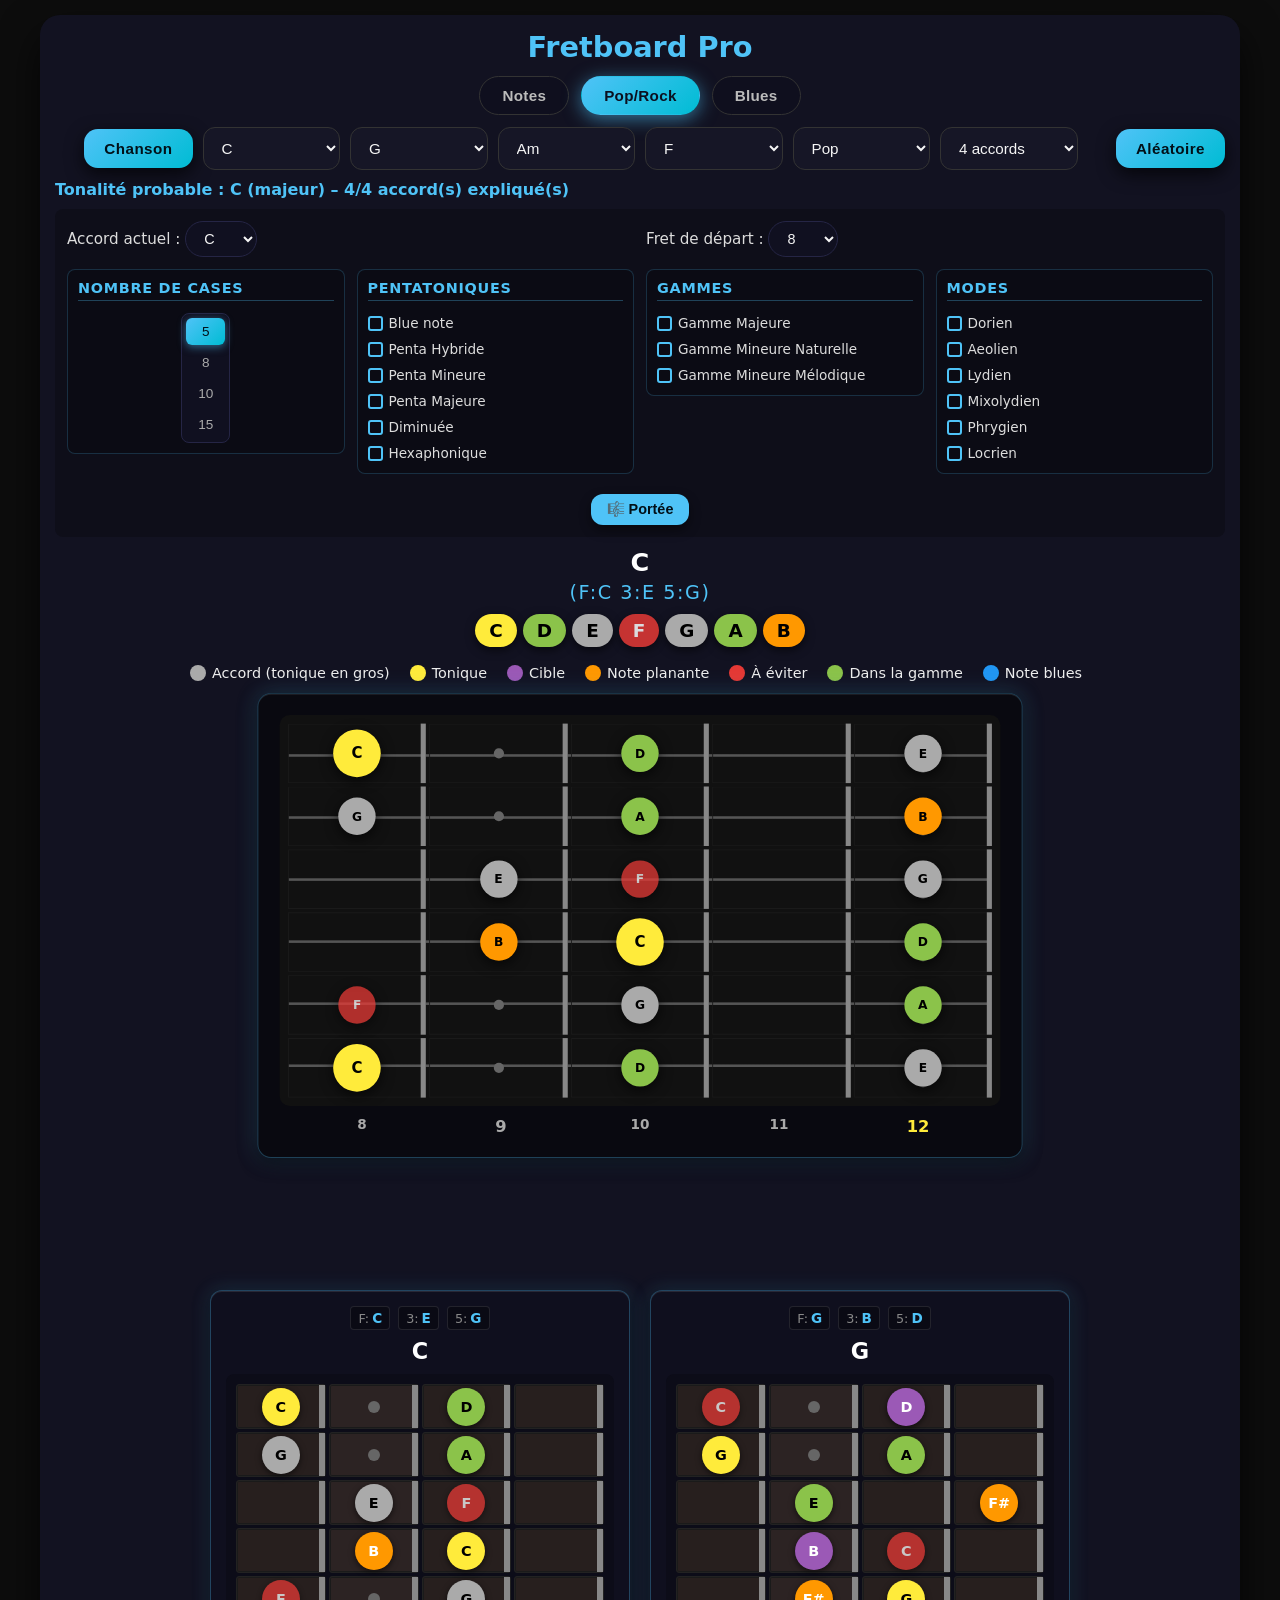
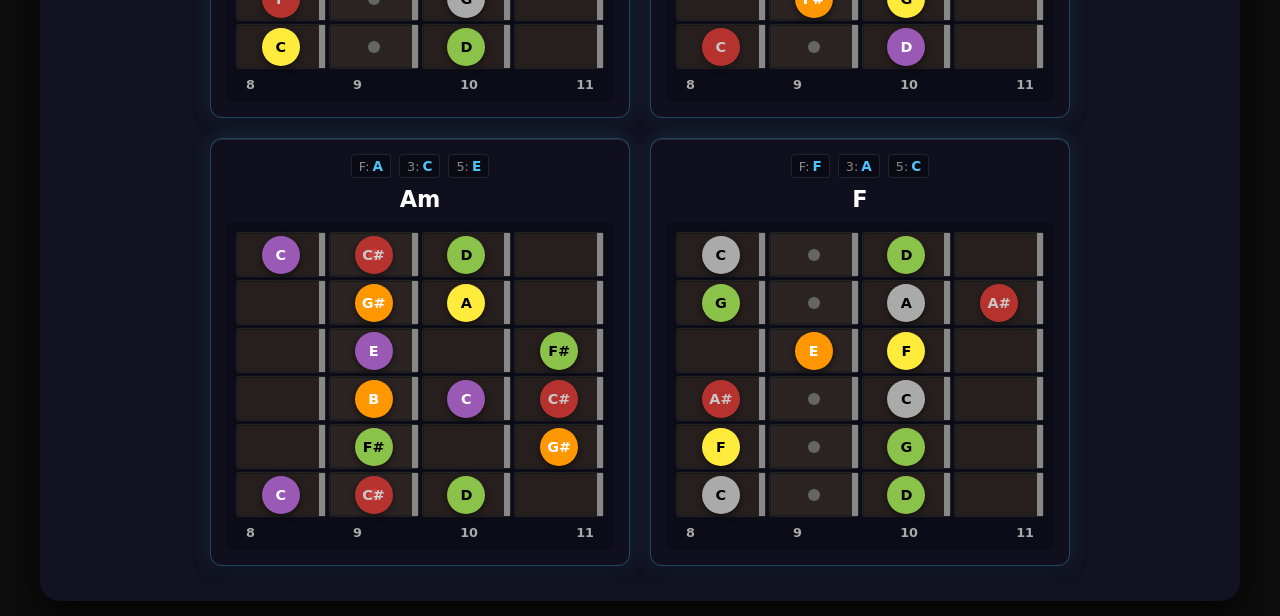
==== index.html @ 530c40dd "Update index.html" ====
<!DOCTYPE html>
<html lang="fr">
<head>
  <meta charset="UTF-8">
  <meta name="viewport" content="width=device-width, initial-scale=1.0">
  <title>Fretboard Pro</title>
  <style>
  
*{
  margin:0;
  padding:0;
  box-sizing:border-box;
}

/* --- Layout général --- */

body{
  background:#0d0d0d;
  color:#eee;
  font-family:system-ui,sans-serif;
}

.app{
  max-width:1200px;
  margin:15px auto;         /* réduction de la marge */
  padding:15px;             /* réduction du padding */
  background:rgba(20,20,35,0.95);
  border-radius:20px;
  backdrop-filter:blur(15px);
  box-shadow:0 20px 40px rgba(0,0,0,0.7);
}

h1{
  text-align:center;
  margin-bottom:12px;       /* réduction de la marge */
  color:#4fc3f7;
  font-size:1.8rem;         /* réduction de la taille */
}

/* --- Onglets Pop/Rock / Blues --- */

.tabs{
  display:flex;
  gap:12px;
  margin-bottom:12px;
  justify-content:center;
  flex-wrap:wrap;
}

.tab{
  padding:10px 22px;
  background:rgba(15,15,30,0.95);
  border:1px solid #333;
  border-radius:999px;
  color:#bbb;
  cursor:pointer;
  font-weight:600;
  font-size:0.95rem;
  letter-spacing:0.02em;
  transition:.25s;
}

.tab:hover{
  border-color:#4fc3f7;
  color:#fff;
}

.tab.active{
  background:linear-gradient(135deg,#4fc3f7,#00bcd4);
  color:#0b1020;
  border-color:transparent;
  box-shadow:0 4px 18px rgba(79,195,247,0.55);
}

/* --- Contenu des modes --- */

.mode{
  display:none;
  padding:15px;
  background:rgba(0,0,0,0.35);
  border-radius:12px;
  margin-bottom:15px;
}

.mode.active{
  display:block;
}

/* --- Inputs & boutons --- */

.inputs{
  display:grid;
  grid-template-columns:repeat(auto-fit,minmax(130px,1fr));
  gap:10px;
  align-items:center;
  margin-bottom:6px;
}

.inputs input,
.inputs select,
.inputs input[type=number]{
  padding:11px 14px;
  background:#161626;
  border:1px solid #333;
  border-radius:12px;
  color:#f5f5f5;
  font-size:0.95rem;
  outline:none;
  min-width:0;
  transition:border-color .2s, box-shadow .2s, background .2s;
}

.inputs select{
  cursor:pointer;
}

.inputs input:focus,
.inputs select:focus{
  border-color:#4fc3f7;
  box-shadow:0 0 0 2px rgba(79,195,247,0.35);
  background:#121222;
}

.inputs button{
  padding:11px 20px;
  background:linear-gradient(135deg,#4fc3f7,#00bcd4);
  border:none;
  border-radius:14px;
  color:#021018;
  font-weight:700;
  cursor:pointer;
  font-size:0.95rem;
  letter-spacing:0.03em;
  justify-self:flex-end;
  box-shadow:0 6px 18px rgba(0,0,0,0.7);
  transition:transform .15s, box-shadow .15s, filter .15s;
}

.inputs button:hover{
  filter:brightness(1.06);
  box-shadow:0 8px 22px rgba(0,0,0,0.8);
}

.inputs button:active{
  transform:translateY(1px);
  box-shadow:0 4px 14px rgba(0,0,0,0.6);
}

/* --- Options / cases à cocher --- */

.options,
.common{
  display: grid;
  grid-template-columns: repeat(4, 1fr);
  gap: 12px;
  align-items: start;
  margin: 10px 0;
  padding: 12px;
  background: rgba(0,0,0,0.25);
  border-radius: 8px;
}

/* Première ligne : Accord actuel et Fret de départ */
.common-first-row {
  grid-row: 1;
  font-size: 0.9rem;
  color: #ddd;
}

.common > label:nth-of-type(1) { /* Accord actuel */
  grid-column: 1 / 3;
}

.common > label:nth-of-type(2) { /* Fret de départ */
  grid-column: 3 / 5;
}

/* Sections scale-modes : une par colonne sur la ligne 2 */
.common .scale-modes-section {
  grid-row: 2;
  display: flex;
  flex-direction: column;
  gap: 6px;
  padding: 10px;
  background: rgba(0,0,0,0.2);
  border-radius: 8px;
  border: 1px solid rgba(79, 195, 247, 0.2);
}

.common .scale-modes-section:nth-of-type(1) { grid-column: 1; } /* Nombre de cases */
.common .scale-modes-section:nth-of-type(2) { grid-column: 2; } /* Pentatoniques */
.common .scale-modes-section:nth-of-type(3) { grid-column: 3; } /* Gammes */
.common .scale-modes-section:nth-of-type(4) { grid-column: 4; } /* Modes */

.common .scale-modes-section h3 {
  font-size: 0.9rem;
  font-weight: 700;
  color: #4fc3f7;
  margin-bottom: 6px;
  padding-bottom: 4px;
  border-bottom: 1px solid rgba(79, 195, 247, 0.3);
  text-transform: uppercase;
  letter-spacing: 0.05em;
}

.common .scale-modes-section label {
  font-size: 0.85rem;
  display: flex;
  align-items: center;
  gap: 6px;
}

/* View toggle wrapper pour la section Nombre de cases */
.view-toggle-wrapper {
  display: flex;
  justify-content: center;
}

.common .scale-modes-section .view-toggle {
  display: inline-flex;
  flex-direction: column;
  gap: 4px;
  background: #101020;
  border-radius: 8px;
  padding: 4px;
  border: 1px solid #252545;
}

.common .scale-modes-section .view-toggle button {
  border: none;
  background: transparent;
  padding: 6px 12px;
  border-radius: 6px;
  font-size: 0.85rem;
  color: #aaa;
  cursor: pointer;
  transition: 0.2s;
  white-space: nowrap;
  text-align: center;
}

.common .scale-modes-section .view-toggle button:hover {
  color: #fff;
}

.common .scale-modes-section .view-toggle button.active {
  background: linear-gradient(135deg, #4fc3f7, #00bcd4);
  color: #021018;
  box-shadow: 0 2px 8px rgba(79, 195, 247, 0.5);
}

/* Bouton Portée en bas, centré sur toute la largeur */
.toggle-staff-btn {
  grid-column: 1 / -1;
  grid-row: 3;
  justify-self: center;
  margin: 8px 0 0;
  padding: 8px 24px;
  font-size: 0.9rem;
  background: linear-gradient(135deg, #4fc3f7, #00bcd4);
  border: none;
  border-radius: 14px;
  color: #021018;
  font-weight: 700;
  cursor: pointer;
  box-shadow: 0 6px 18px rgba(0, 0, 0, 0.7);
  transition: transform 0.15s, box-shadow 0.15s, filter 0.15s;
}

.toggle-staff-btn:hover {
  filter: brightness(1.06);
  box-shadow: 0 8px 22px rgba(0, 0, 0, 0.8);
}

.toggle-staff-btn:active {
  transform: translateY(1px);
  box-shadow: 0 4px 14px rgba(0, 0, 0, 0.6);
}

/* === RESPONSIVE POUR SECTION COMMUNE === */

/* Tablettes et petits écrans (768px et moins) */
@media (max-width: 768px) {
  .common {
    grid-template-columns: repeat(2, 1fr);
    gap: 10px;
    padding: 10px;
  }
  
  /* Première ligne : Accord actuel et Fret de départ sur 2 colonnes */
  .common > label:nth-of-type(1) { /* Accord actuel */
    grid-column: 1 / 3;
    grid-row: 1;
  }
  
  .common > label:nth-of-type(2) { /* Fret de départ */
    grid-column: 1 / 3;
    grid-row: 2;
  }
  
  /* Sections scale-modes : 2 par ligne */
  .common .scale-modes-section:nth-of-type(1) { /* Nombre de cases */
    grid-column: 1;
    grid-row: 3;
  }
  
  .common .scale-modes-section:nth-of-type(2) { /* Pentatoniques */
    grid-column: 2;
    grid-row: 3;
  }
  
  .common .scale-modes-section:nth-of-type(3) { /* Gammes */
    grid-column: 1;
    grid-row: 4;
  }
  
  .common .scale-modes-section:nth-of-type(4) { /* Modes */
    grid-column: 2;
    grid-row: 4;
  }
  
  /* Bouton Portée */
  .toggle-staff-btn {
    grid-row: 5;
  }
}

/* Mobiles (480px et moins) */
@media (max-width: 480px) {
  .common {
    grid-template-columns: repeat(2, 1fr);
    gap: 8px;
    padding: 8px;
  }
  
  /* Première ligne : Accord actuel et Fret de départ sur toute la largeur */
  .common > label:nth-of-type(1) { /* Accord actuel */
    grid-column: 1 / 3;
    grid-row: 1;
  }
  
  .common > label:nth-of-type(2) { /* Fret de départ */
    grid-column: 1 / 3;
    grid-row: 2;
  }
  
  /* Sections scale-modes : 2 par ligne */
  .common .scale-modes-section:nth-of-type(1) { /* Nombre de cases */
    grid-column: 1;
    grid-row: 3;
  }
  
  .common .scale-modes-section:nth-of-type(2) { /* Pentatoniques */
    grid-column: 2;
    grid-row: 3;
  }
  
  .common .scale-modes-section:nth-of-type(3) { /* Gammes */
    grid-column: 1;
    grid-row: 4;
  }
  
  .common .scale-modes-section:nth-of-type(4) { /* Modes */
    grid-column: 2;
    grid-row: 4;
  }
  
  /* Bouton Portée */
  .toggle-staff-btn {
    grid-column: 1 / 3;
    grid-row: 5;
    padding: 6px 16px;
    font-size: 0.85rem;
  }
  
  /* Réduire les espacements et tailles sur mobile */
  .common .scale-modes-section {
    padding: 6px;
  }
  
  .common .scale-modes-section h3 {
    font-size: 0.75rem;
  }
  
  .common .scale-modes-section label {
    font-size: 0.7rem;
  }
  
  /* Réduire les boutons de nombre de cases */
  .common .scale-modes-section .view-toggle button {
    padding: 4px 8px;
    font-size: 0.75rem;
  }
}

/* Accord actuel + Fret de départ */
.common select,
.common input[type=number]{
  padding:8px 14px;
  background:#101020;
  border:1px solid #252545;
  border-radius:999px;
  color:#f5f5f5;
  font-size:0.9rem;
  min-width:70px;
  outline:none;
  transition:border-color .2s, box-shadow .2s, background .2s;
}

/* focus cohérent avec les boutons bleus */
.common select:focus,
.common input[type=number]:focus{
  border-color:#4fc3f7;
  box-shadow:0 0 0 2px rgba(79,195,247,0.35);
  background:#121228;
}

/* retire les flèches moches des input[type=number] (Chrome/Edge) */
.common input[type=number]::-webkit-outer-spin-button,
.common input[type=number]::-webkit-inner-spin-button{
  -webkit-appearance:none;
  margin:0;
}

/* Firefox */
.common input[type=number]{
  -moz-appearance:textfield;
}

/* --- Options Blues : checkboxes & select --- */

.options{
  display:flex;
  flex-wrap:wrap;
  gap:10px;
  align-items:center;
  margin:15px 0;
}

/* chaque option devient une petite "pill" sombre */
.options label{
  display:inline-flex;
  align-items:center;
  gap:6px;
  padding:6px 12px;
  background:#101020;
  border-radius:999px;
  border:1px solid #252545;
  font-size:0.9rem;
  color:#ddd;
  cursor:pointer;
  user-select:none;
}

/* checkbox custom - taille équilibrée */
.options input[type=checkbox],
.common input[type=checkbox]{
  width:15px;               /* augmentation 14 → 15 */
  height:15px;
  border-radius:3px;
  border:2px solid #4fc3f7;
  background:transparent;
  appearance:none;
  -webkit-appearance:none;
  -moz-appearance:none;
  display:inline-block;
  position:relative;
  cursor:pointer;
  outline:none;
  transition:background .2s, box-shadow .2s, border-color .2s;
  flex-shrink: 0;
}

.options input[type=checkbox]:checked,
.common input[type=checkbox]:checked{
  background:#4fc3f7;
  box-shadow:0 0 0 2px rgba(79,195,247,0.35);
}

.options input[type=checkbox]:checked::after,
.common input[type=checkbox]:checked::after{
  content:"";
  position:absolute;
  left:2px;
  top:-1px;
  width:5px;
  height:9px;
  border-right:2px solid #021018;
  border-bottom:2px solid #021018;
  transform:rotate(40deg);
}


/* le select "Style" dans la même logique que les champs communs */
.options select{
  padding:6px 14px;
  background:#101020;
  border:1px solid #252545;
  border-radius:999px;
  color:#f5f5f5;
  font-size:0.9rem;
  outline:none;
  min-width:110px;
  cursor:pointer;
  transition:border-color .2s, box-shadow .2s, background .2s;
}

.options select:focus{
  border-color:#4fc3f7;
  box-shadow:0 0 0 2px rgba(79,195,247,0.35);
  background:#121228;
}


.options label,
.common label{
  font-size:0.95rem;
  color:#ddd;
}

/* --- Boutons de choix (par ex. 5 frettes / 15 frettes) --- */


/* --- Légende --- */
.legend{
  display:flex;
  flex-wrap:nowrap;
  gap:20px;
  margin:0 0 8px;          /* réduction drastique des marges */
  overflow-x:auto;
  padding-bottom:4px;
}

/* petit espace au-dessus du manche / portée */
#viewWrapper{
  max-width: 900px;
  margin: 4px auto 0;       /* réduction de la marge */
}

.legend::-webkit-scrollbar{
  height:6px;
}
.legend::-webkit-scrollbar-track{
  background:transparent;
}
.legend::-webkit-scrollbar-thumb{
  background:#333;
  border-radius:999px;
}

.legend span{
  display:flex;
  align-items:center;
  gap:6px;
  white-space:nowrap;
  font-size:0.9rem;        /* augmentation 0.85 → 0.9 */
}

.dot{
  width:16px;               /* augmentation 14 → 16 */
  height:16px;
  border-radius:50%;
  display:inline-block;
}

.dot.chord{background:#aaa}
.dot.root{
  background:#ffeb3b;
  animation:pulse 2s infinite;
}
.dot.target{background:#9b59b6} /* violet pour notes cibles (différence avec accord précédent) */
.dot.floating{background:#ff9800} /* orange pour notes planantes (approche chromatique) */
.dot.avoid{background:#e53935}
.dot.ok{background:#8bc34a}
.dot.blues{background:#2196f3}
.dot.penta-minor{background:#9c27b0}
.dot.penta-major{background:#ff5722}

/* dots pour les formes avec halo blanc */
.dot.shape-min7,
.dot.shape-maj6{
  background:#777;
  box-shadow: 0 0 0 2px rgba(255,255,255,0.85),
              0 0 8px 2px rgba(255,255,255,0.4);
}

/* --- Ligne de notes pour l'accord sélectionné --- */

.scale-notes {
  display: flex;
  flex-direction: column;
  align-items: center;
  gap: 2px;                 /* réduction du gap pour rapprocher nom et notes */
  margin: 10px 0 18px;      /* + d'espace sous les bulles */
  font-size: 0.85rem;
}

.scale-notes-label {
  font-weight: 700;
  color: #fff;
  font-size: 1.6rem;         /* augmentation pour plus de visibilité */
  margin-bottom: 2px;
}

.chord-tones-main {
  font-weight: 500;
  color: #4fc3f7;
  font-size: 1.2rem;          /* augmentation de la taille */
  letter-spacing: 0.08em;     /* plus d'espacement entre les caractères */
  margin-top: 0;
  margin-bottom: 8px;
}

.scale-notes-list {
  display: flex;
  flex-wrap: wrap;
  gap: 6px;
  justify-content: center;   /* la suite C D E F G A B centrée */
}

/* Centrer la ligne de notes, la légende et les vues manche/portée
   sans toucher aux marges haut/bas définies plus haut */
.scale-notes,
.legend,
#viewWrapper {
  max-width: 900px;
  margin-left: auto;
  margin-right: auto;
}


/* pastilles de notes (mêmes couleurs que sur le manche) */
.scale-note{
  padding:6px 14px;
  border-radius:999px;
  font-weight:700;
  font-size:1.15rem;
  display:inline-flex;
  align-items:center;
  justify-content:center;
  min-width:40px;
  box-shadow:0 3px 10px rgba(0,0,0,0.6);
}

/* mêmes couleurs que .note.* */
.scale-note.root{
  background:#ffeb3b;
  color:#000;
}

.scale-note.chord{
  background:#aaa;
  color:#000;
}

.scale-note.ok{
  background:#8bc34a;
  color:#000;
}

.scale-note.target{
  background:#ff9800;
  color:#000;
}

.scale-note.avoid{
  background:#e53935;
  color:#fff;
  opacity:0.85;
}

.scale-note.blues{
  background:#2196f3;
  color:#fff;
}

.scale-note.penta-minor{
  background:#9c27b0;
  color:#fff;
}

.scale-note.penta-major{
  background:#ff5722;
  color:#fff;
}


/* --- Manche de guitare --- */

.fretboard{
  background:rgba(0,0,0,0.5);
  padding:25px;
  border-radius:16px;
  
  /* Effet de surbrillance/relief comme les mini-diagrammes */
  box-shadow: 0 6px 20px rgba(0, 0, 0, 0.6), 
              inset 0 1px 0 rgba(255, 255, 255, 0.1),
              0 0 25px rgba(79, 195, 247, 0.25);
  border: 1px solid rgba(79, 195, 247, 0.3);

  /* réduction d'environ 15% */
  transform:scale(0.85);
  transform-origin:top center;
  margin:0 auto; /* bien centré après le scale */
}


#fb{
  display:grid;
  grid-template-rows:repeat(6,70px);
  gap:4px;
  background:#111;
  border-radius:12px;
  overflow:hidden;
  padding:10px;
  position:relative;
}

/* 6 cordes dessinées sur tout le manche */
#fb::before{
  content:"";
  position:absolute;
  left:10px;
  right:10px;
  top:10px;
  bottom:10px;
  pointer-events:none;

  /* 6 lignes horizontales espacées régulièrement */
  background-image:
    linear-gradient(to right,#555,#555),
    linear-gradient(to right,#555,#555),
    linear-gradient(to right,#555,#555),
    linear-gradient(to right,#555,#555),
    linear-gradient(to right,#555,#555),
    linear-gradient(to right,#555,#555);
  background-repeat:no-repeat;
  background-size:100% 3px;  /* épaisseur de la corde */
  background-position:
    0 calc(100% * 1/12),
    0 calc(100% * 3/12),
    0 calc(100% * 5/12),
    0 calc(100% * 7/12),
    0 calc(100% * 9/12),
    0 calc(100% * 11/12);
}


/* cases du manche */
.cell{
  position:relative;
  background:transparent;              /* ne masque plus les cordes */
  display:flex;
  align-items:center;
  justify-content:center;
  cursor:default;
  box-shadow:inset 0 0 0 1px #1a1a1a;  /* pour garder les “cases” visibles */
}



/* Barre de frette pour toutes les colonnes marquées .fret */
.cell.fret::after{
  content:"";
  position:absolute;
  top:0;
  bottom:0;
  right:0;            /* barre de frette sur le bord droit de la case */
  width:6px;
  background:#888;
  z-index:1;
}

/* Sillet (frette 0) un peu plus épais sur le bord gauche */
.cell.nut::after{
  content:"";
  position:absolute;
  top:0;
  bottom:0;
  left:0;
  width:8px;
  background:#aaa;
  z-index:1;
}


/* --- Notes sur le manche --- */

.note{
  width:44px;
  height:44px;
  border-radius:50%;
  display:flex;
  align-items:center;
  justify-content:center;
  font-weight:bold;
  color:#000;
  background:#333; /* fallback */
  box-shadow:0 4px 15px rgba(0,0,0,0.7);
  position:relative;
  z-index:2;
  transition:transform .15s, box-shadow .15s, background .15s;
  font-size:0.9rem;
}

.note:hover{
  transform:translateY(-1px) scale(1.03);
  box-shadow:0 6px 18px rgba(0,0,0,0.9);
}

/* Tonique en plus gros */
.note.root{
  width:56px;
  height:56px;
  font-size:1.1rem;
  background:#ffeb3b;
  color:#000;
  animation:pulse 2s infinite;
}

/* Rôle des notes */
.note.chord{
  background:#aaa;
  color:#000;
}

.note.target{
  background:#9b59b6; /* violet pour notes cibles */
  color:#fff;
}

.note.floating{
  background:#ff9800; /* orange pour notes planantes */
  color:#000;
}

.note.ok{
  background:#8bc34a;
  color:#000;
}

.note.blues{
  background:#2196f3;
  color:#fff;
}

.note.penta-minor{
  background:#9c27b0;
  color:#fff;
}

.note.penta-major{
  background:#ff5722;
  color:#fff;
}

/* Formes Min7 / Maj6 / Maj7 / Min6 : accent discret sur les notes du pattern */
.note.shape-min7,
.note.shape-maj6{
  box-shadow:
    0 0 0 2px rgba(255,255,255,0.35),  /* léger anneau clair */
    0 4px 12px rgba(0,0,0,0.85);       /* ombre un peu plus marquée */
}

/* Optionnel : si tu décides d’afficher les notes à éviter */
.note.avoid{
  background:#e53935;
  color:#fff;
  opacity:0.75;
}

/* --- Labels de frettes --- */

#labels{
  display:flex;
  justify-content:space-between;
  margin-top:12px;
  font-size:0.95rem;
  color:#aaa;
  padding:0 15px;
}

#labels div{
  font-size: 1rem;
  font-weight: 600;
}

#labels div.key-fret{
  font-size: 1.2rem;   /* plus gros */
  font-weight: 700;
}

#labels div.octave-fret{
  color: #ffeb3b;      /* déjà dans ton JS avant, on garde l’idée */
}

#startFret option.hot-fret{
  font-weight: 700;
  font-size: 1.05em;   /* un poil plus gros dans la liste */
}


/* Aligner les labels exactement avec les frettes */
#labels{
  display: grid;
  grid-template-columns: repeat(var(--fret-count), 1fr);
  text-align: center;
  margin-top: 12px;
  color:#aaa;
  padding:0 15px;
}


/* --- Message d’info / tonalité --- */

.msg{
  font-weight:600;
  color:#4fc3f7;
  margin-top:10px;
}

/* --- Animation pulsation (tonique) --- */

@keyframes pulse{
  0%,100%{box-shadow:0 0 15px #ffeb3b}
  50%{box-shadow:0 0 25px #ffeb3b}
}

/* ✅ Animation spéciale pour la tonique avec halo blanc */
@keyframes pulseWithHalo{
  0%,100%{
    box-shadow: 0 0 0 2px rgba(255,255,255,0.85),
                0 0 12px 4px rgba(255,255,255,0.4),
                0 0 15px #ffeb3b,
                0 4px 15px rgba(0,0,0,0.7);
  }
  50%{
    box-shadow: 0 0 0 2px rgba(255,255,255,0.85),
                0 0 12px 4px rgba(255,255,255,0.4),
                0 0 25px #ffeb3b,
                0 4px 15px rgba(0,0,0,0.7);
  }
}

/* Tablette */
@media (max-width: 768px) {
  .app{
    margin:10px;
    padding:18px;
  }

  h1{
    font-size:1.6rem;
  }

  .fretboard{
    padding:18px;
    transform:scale(0.8);
  }

  #fb{
    grid-template-rows:repeat(6, 55px); /* moins haut */
  }
}

/* Petit smartphone */
@media (max-width: 480px) {
  .app{
    margin:6px;
    padding:14px;
    border-radius:12px;
  }

  h1{
    font-size:1.3rem;
  }

  .inputs{
    grid-template-columns:1fr; /* 1 colonne pour les accords + bouton */
  }

  .common{
    flex-direction:column;
    align-items:flex-start;
  }

  .fretboard{
    padding:12px;
    transform:scale(0.75);
  }

  #fb{
    grid-template-rows:repeat(6, 45px);
  }

  .note{
    width:38px;
    height:38px;
    font-size:0.8rem;
  }

  .note.root{
    width:48px;
    height:48px;
    font-size:0.95rem;
  }

  /* ✅ Tonique même taille que les autres notes quand pattern penta actif */
  .note.root.shape-min7,
  .note.root.shape-maj6{
    width: 38px !important;
    height: 38px !important;
    font-size: 0.8rem !important;
  }
}

/* ====== STYLES POUR LES GAMMES ET MODES ====== */

/* Sections de gammes/modes - ultra compact */
.scale-modes-section {
  margin: 0;
  padding: 6px 8px;
  background: rgba(0, 0, 0, 0.3);
  border-radius: 6px;
  border-left: 2px solid #9c27b0;
}

.scale-modes-section h3 {
  margin: 0 0 4px 0;
  font-size: 0.8rem;       /* augmentation 0.7 → 0.8 */
  color: #9c27b0;
  font-weight: 600;
  text-transform: uppercase;
  letter-spacing: 0.05em;
}

.scale-modes-section label {
  display: flex;
  align-items: center;
  gap: 4px;
  margin: 2px 0;
  font-size: 0.8rem;       /* augmentation 0.7 → 0.8 */
  color: #ddd;
}

/* Couleur violette pour les notes de gamme / mode */
.note.scale-highlight {
  background: #9c27b0;
  color: #fff;
  box-shadow: 0 4px 15px rgba(156, 39, 176, 0.5);
}

/* Style pour la légende des gammes */
.dot.scale-highlight {
  background: #9c27b0;
}

/* Ajustement de la largeur du fretboard pour 10 et 15 frettes */
.app {
  max-width: 1200px;
  transition: max-width 0.3s ease;
}

/* Largeur étendue pour 10 frettes */
.app.frets-10 {
  max-width: 1400px;
}

/* Largeur étendue pour 15 frettes */
.app.frets-15 {
  max-width: 1600px;
}

/* Ajustement du centrage pour les vues étendues */
.app.frets-10 .scale-notes,
.app.frets-10 .legend,
.app.frets-10 #viewWrapper,
.app.frets-15 .scale-notes,
.app.frets-15 .legend,
.app.frets-15 #viewWrapper {
  max-width: 100%;
}

/* Smartphone portrait */
@media (max-width: 480px) {

  .fretboard{
    padding: 10px;
    transform: none;          /* on enlève le scale fixe */
    margin: 0 auto;
    width: 100%;
  }

  #fb{
    padding: 6px;
    grid-template-rows: repeat(6, 42px); /* hauteur réduite */
    gap: 3px;
  }

  /* Cases plus compactes */
  .cell{
    box-shadow: inset 0 0 0 1px #222;
  }

  /* Notes plus petites mais lisibles */
  .note{
    width: 34px;
    height: 34px;
    font-size: 0.75rem;
  }

  .note.root{
    width: 44px;
    height: 44px;
    font-size: 0.85rem;
  }

  /* ✅ Tonique même taille que les autres notes quand pattern penta actif */
  .note.root.shape-min7,
  .note.root.shape-maj6{
    width: 34px !important;
    height: 34px !important;
    font-size: 0.75rem !important;
  }

  /* Labels du bas */
  #labels{
    font-size: 0.8rem;
    padding: 0 8px;
    margin-top: 8px;
  }

  /* Contours / inlays plus fins */
  .cell.fret::after{
    width: 4px;
  }

  .cell.nut::after{
    width: 6px;
  }
}

/* Bouton portée */
.toggle-staff-btn {
  padding: 7px 16px;
  border-radius: 12px;
  background: #4fc3f7;
  color: #021018;
  font-weight: 700;
  border: none;
  cursor: pointer;
  box-shadow: 0 5px 12px rgba(0,0,0,.45);
}
.toggle-staff-btn:hover{
  filter: brightness(1.1);
}

/* === Switch propre manche / portée === */
#viewWrapper {
  position: relative;
}

/* chaque vue est cachée par défaut */
.view {
  display: none;
  opacity: 0;
  transition: opacity .25s ease;
}

/* seule la vue active est rendue */
.view.visible {
  display: block;
  opacity: 1;
}

/* Vue portée : centrée, même largeur que le manche */
#staffView {
  justify-content: center;
  margin-top: 0;
}

/* quand la portée est la vue active → on l'affiche en flex */
#staffView.visible {
  display: flex;
}

/* Canvas portée */
#staffCanvas {
  background: transparent;
  height: 140px;
  max-width: 100%;
}

/* halo blanc pour les notes de la forme Min7 (penta mineure) */
.note.shape-min7{
  box-shadow: 0 0 0 2px rgba(255,255,255,0.85),
              0 0 12px 4px rgba(255,255,255,0.4),
              0 4px 15px rgba(0,0,0,0.7);
}

/* halo blanc pour les notes de la forme Maj6 / Maj7-Min6 (penta majeure) */
.note.shape-maj6{
  box-shadow: 0 0 0 2px rgba(255,255,255,0.85),
              0 0 12px 4px rgba(255,255,255,0.4),
              0 4px 15px rgba(0,0,0,0.7);
}

/* ✅ IMPORTANT : Halo blanc aussi pour la tonique quand elle fait partie du pattern */
.note.root.shape-min7,
.note.root.shape-maj6{
  width: 42px !important;
  height: 42px !important;
  font-size: 1rem !important;
  animation: pulseWithHalo 2s infinite !important;
}

/* halo particulier pour la blue note si tu veux */
.note.shape-blue{
  box-shadow: 0 0 0 3px rgba(33,150,243,0.95),
              0 4px 15px rgba(0,0,0,0.8);
}

/* formes sur la ligne de notes avec halo blanc */
.scale-note.shape-min7{
  position:relative;
  box-shadow: 0 0 0 2px rgba(255,255,255,0.85),
              0 0 10px 3px rgba(255,255,255,0.4);
}

.scale-note.shape-maj6{
  position:relative;
  box-shadow: 0 0 0 2px rgba(255,255,255,0.85),
              0 0 10px 3px rgba(255,255,255,0.4);
}

/* ✅ Halo blanc pour la tonique dans la ligne de notes */
.scale-note.root.shape-min7,
.scale-note.root.shape-maj6{
  box-shadow: 0 0 0 10px rgba(255,255,255,0.85),
              0 0 10px 3px rgba(255,255,255,0.4) !important;
}

.scale-note.shape-min7.shape-maj6{
  box-shadow: 0 0 0 2px rgba(255,255,255,0.85),
              0 0 10px 3px rgba(255,255,255,0.4);
}

.scale-note.shape-blue{
  position:relative;
  box-shadow:0 0 0 3px rgba(33,150,243,0.98);
}

/* Sélecteur de chansons personnalisé */
.song-selector {
  background: linear-gradient(135deg, #1e3a5f 0%, #2d5a7b 100%);
  border: 2px solid #4a9eff;
  border-radius: 12px;
  padding: 15px;
  color: #ffffff;
  font-family: 'Segoe UI', Arial, sans-serif;
  box-shadow: 0 4px 15px rgba(0, 0, 0, 0.3);
  max-height: 500px;
  overflow-y: auto;
}

.song-list {
  list-style: none;
  padding: 0;
  margin: 0 0 15px 0;
}

.song-group-header {
  font-size: 0.85rem;
  font-weight: 700;
  color: #4fc3f7;
  text-transform: uppercase;
  letter-spacing: 0.1em;
  padding: 12px 10px 8px;
  margin-top: 15px;
  border-bottom: 2px solid rgba(79, 195, 247, 0.3);
}

.song-group-header:first-child {
  margin-top: 0;
}

.song-item {
  padding: 12px 15px;
  margin: 5px 0;
  background: rgba(255, 255, 255, 0.05);
  border-radius: 8px;
  cursor: pointer;
  transition: all 0.3s ease;
  border-left: 3px solid transparent;
}

.song-item:hover {
  background: rgba(74, 158, 255, 0.2);
  border-left-color: #4a9eff;
  transform: translateX(5px);
}

.song-item.selected {
  background: rgba(74, 158, 255, 0.3);
  border-left-color: #4a9eff;
}

.song-title {
  font-weight: 600;
  font-size: 14px;
  color: #ffffff;
}

.song-artist {
  font-size: 12px;
  color: #a0c4e8;
  margin-top: 3px;
}

.song-actions {
  display: flex;
  gap: 10px;
  justify-content: flex-end;
  padding-top: 10px;
  border-top: 1px solid rgba(255, 255, 255, 0.1);
}

.song-btn {
  padding: 10px 24px;
  border: none;
  border-radius: 8px;
  font-weight: 600;
  font-size: 0.85rem;
  cursor: pointer;
  transition: all 0.3s ease;
  box-shadow: 0 2px 8px rgba(0, 0, 0, 0.3);
}

.load-btn {
  background: linear-gradient(135deg, #4fc3f7 0%, #357abd 100%);
  color: #021018;
}

.load-btn:hover {
  transform: translateY(-2px);
  box-shadow: 0 4px 12px rgba(74, 158, 255, 0.5);
}

.cancel-btn {
  background: #555;
  color: #fff;
}

.cancel-btn:hover {
  background: #666;
  transform: translateY(-2px);
}

.song-selector::-webkit-scrollbar {
  width: 8px;
}

.song-selector::-webkit-scrollbar-track {
  background: rgba(0, 0, 0, 0.2);
  border-radius: 4px;
}

.song-selector::-webkit-scrollbar-thumb {
  background: rgba(74, 158, 255, 0.5);
  border-radius: 4px;
}

.song-selector::-webkit-scrollbar-thumb:hover {
  background: rgba(74, 158, 255, 0.7);
}

/* Selects d'accords - comportement spécial */
.chord-select {
  cursor: pointer;
  position: relative;
}

.chord-select:focus {
  outline: 2px solid #4fc3f7;
}


/* ====== MINI-DIAGRAMMES PAR ACCORD ====== */

.mini-diagrams-wrapper {
  display: grid;
  grid-template-columns: repeat(2, 1fr);
  gap: 20px;
  margin: 30px auto 0;
  max-width: 900px;
  padding: 20px;
}

.mini-diagram {
  background: rgba(15, 15, 30, 0.8);
  border-radius: 12px;
  padding: 15px;
  box-shadow: 0 4px 15px rgba(0, 0, 0, 0.5), 
              inset 0 1px 0 rgba(255, 255, 255, 0.1),
              0 0 20px rgba(79, 195, 247, 0.2);
  border: 1px solid rgba(79, 195, 247, 0.3);
  cursor: pointer;
  transition: all 0.3s ease;
}

.mini-diagram:hover {
  background: rgba(25, 25, 45, 0.9);
  box-shadow: 0 6px 20px rgba(79, 195, 247, 0.5),
              inset 0 1px 0 rgba(255, 255, 255, 0.15),
              0 0 30px rgba(79, 195, 247, 0.4);
  border: 1px solid rgba(79, 195, 247, 0.6);
  transform: translateY(-3px);
}

.mini-diagram-title {
  text-align: center;
  font-size: 1.4rem;
  font-weight: 700;
  color: #fff;
  margin-bottom: 10px;
  padding-bottom: 0;
  border-bottom: none;
}

.chord-tones {
  display: flex;
  justify-content: center;
  gap: 8px;
  margin-bottom: 8px;
  font-size: 0.9rem;
  color: #aaa;
}

.chord-tone {
  display: inline-flex;
  align-items: center;
  gap: 3px;
  padding: 3px 7px;
  background: rgba(0, 0, 0, 0.3);
  border-radius: 4px;
  border: 1px solid rgba(255, 255, 255, 0.1);
}

.chord-tone-label {
  color: #888;
  font-size: 0.8rem;
}

.chord-tone-note {
  color: #4fc3f7;
  font-weight: 600;
  font-size: 0.85rem;
}

.mini-fretboard {
  background: rgba(10, 10, 20, 0.6);
  border-radius: 8px;
  padding: 10px;
}

.mini-fb {
  display: grid;
  grid-template-columns: repeat(4, 1fr);
  grid-template-rows: repeat(6, 45px);
  gap: 3px;
  margin-bottom: 8px;
}

.mini-fb .cell {
  background: rgba(80, 60, 40, 0.4);
  border: 1px solid #222;
  border-radius: 3px;
  position: relative;
  display: flex;
  align-items: center;
  justify-content: center;
}

.mini-fb .cell.nut {
  background: rgba(40, 40, 40, 0.8);
}

.mini-fb .cell.inlay {
  background: rgba(120, 90, 60, 0.3);
}

.mini-fb .cell.double-inlay {
  background: rgba(140, 110, 80, 0.4);
}

.mini-fb .note {
  width: 38px;
  height: 38px;
  border-radius: 50%;
  display: flex;
  align-items: center;
  justify-content: center;
  font-weight: 600;
  font-size: 0.9rem;
  box-shadow: 0 2px 6px rgba(0, 0, 0, 0.6);
  position: relative;
  z-index: 1;
}

/* Appliquer les mêmes couleurs que le diagramme principal */
.mini-fb .note.root {
  width: 38px;
  height: 38px;
  font-size: 0.9rem;
  background: #ffeb3b;
  color: #000;
  animation: pulse 2s infinite;
}

.mini-fb .note.chord {
  background: #aaa;
  color: #000;
}

.mini-fb .note.target {
  background: #9b59b6;
  color: #fff;
}

.mini-fb .note.floating {
  background: #ff9800;
  color: #fff;
}

.mini-fb .note.avoid {
  background: #e53935;
  color: #fff;
}

.mini-fb .note.ok {
  background: #8bc34a;
  color: #000;
}

.mini-fb .note.blues {
  background: #2196f3;
  color: #fff;
}

.mini-fb .note.penta-minor {
  background: #9c27b0;
  color: #fff;
}

.mini-fb .note.penta-major {
  background: #ff5722;
  color: #fff;
}

.mini-fb .note.scale-highlight {
  background: #ab47bc;
  color: #fff;
}

/* Halo blanc pour pattern penta */
.mini-fb .note.shape-min7,
.mini-fb .note.shape-maj6 {
  box-shadow: 0 0 0 5px rgba(255, 255, 255, 0.85),
              0 0 8px 2px rgba(255, 255, 255, 0.4),
              0 2px 8px rgba(0, 0, 0, 0.7);
}

.mini-fb .note.root.shape-min7,
.mini-fb .note.root.shape-maj6 {
  width: 38px !important;
  height: 38px !important;
  font-size: 0.9rem !important;
  animation: pulseWithHalo 2s infinite !important;
}

.mini-labels {
  display: flex;
  justify-content: space-between;
  font-size: 0.75rem;
  color: #aaa;
  padding: 0 10px;
  margin-top: 5px;
}

.mini-labels div {
  font-size: 0.8rem;
  font-weight: 600;
}

/* Styles pour les mini-portées */
.mini-staff-container {
  background: rgba(15, 15, 30, 0.8);
  border-radius: 12px;
  padding: 15px;
  box-shadow: 0 4px 15px rgba(0, 0, 0, 0.5);
  cursor: pointer;
  transition: all 0.3s ease;
}

.mini-staff-container:hover {
  background: rgba(25, 25, 45, 0.9);
  box-shadow: 0 6px 20px rgba(79, 195, 247, 0.4);
  transform: translateY(-2px);
}

.mini-staff-canvas {
  display: block;
  width: 100%;
  height: auto;
  background: rgba(10, 10, 20, 0.6);
  border-radius: 8px;
}

/* Responsive pour les mini-diagrammes */
@media (max-width: 768px) {
  .mini-diagrams-wrapper {
    grid-template-columns: repeat(2, 1fr);
    gap: 15px;
    padding: 15px;
  }
  
  .mini-fb {
    grid-template-rows: repeat(6, 38px);
  }
  
  .mini-fb .note {
    width: 32px;
    height: 32px;
    font-size: 0.8rem;
  }
  
  .mini-fb .note.root {
    width: 32px;
    height: 32px;
  }
  
  .mini-fb .note.root.shape-min7,
  .mini-fb .note.root.shape-maj6 {
    width: 32px !important;
    height: 32px !important;
    font-size: 0.8rem !important;
  }
}

@media (max-width: 480px) {
  .mini-diagrams-wrapper {
    grid-template-columns: 1fr;
    gap: 10px;
    padding: 10px;
  }
  
  .mini-diagram {
    padding: 10px;
  }
  
  .mini-diagram-title {
    font-size: 0.95rem;
  }
  
  .mini-fb {
    grid-template-rows: repeat(6, 32px);
  }
  
  .mini-fb .note {
    width: 28px;
    height: 28px;
    font-size: 0.75rem;
  }
  
  .mini-fb .note.root {
    width: 28px;
    height: 28px;
  }
  
  .mini-fb .note.root.shape-min7,
  .mini-fb .note.root.shape-maj6 {
    width: 28px !important;
    height: 28px !important;
    font-size: 0.75rem !important;
  }
}



  </style>
</head>
<body>
  <main class="app">
    <h1>Fretboard Pro</h1>

    <!-- Onglets principaux -->
    <div class="tabs">
      <button class="tab" data-mode="notes">Notes</button>
      <button class="tab active" data-mode="pop">Pop/Rock</button>
      <button class="tab" data-mode="blues">Blues</button>
    </div>

    <!-- === MODE POP/ROCK === -->
    <div class="inputs">
      <!-- Première ligne : Bouton chanson + accords -->
      <button id="chooseSong">Chanson</button>
      <select id="chord1" class="chord-select"></select>
      <select id="chord2" class="chord-select"></select>
      <select id="chord3" class="chord-select"></select>
      <select id="chord4" class="chord-select"></select>
      <select id="chord5" class="chord-select" style="display:none;"></select>
      <select id="chord6" class="chord-select" style="display:none;"></select>
      <select id="chord7" class="chord-select" style="display:none;"></select>
      <select id="chord8" class="chord-select" style="display:none;"></select>

      <!-- Deuxième ligne : Style + Nombre + Bouton Aléatoire -->
      <select id="progressionStyle">
        <option value="pop">Pop</option>
        <option value="rock">Rock</option>
        <option value="funk">Funk</option>
      </select>

      <select id="progressionLength">
        <option value="2">2 accords</option>
        <option value="4" selected>4 accords</option>
      </select>

      <button id="generateRandom">Aléatoire</button>
    </div>

    <!-- Menu des chansons (caché par défaut) -->
    <div id="songListWrapper" style="display:none; margin: 15px 0;">
      <div class="song-selector">
        <ul class="song-list" id="songList">
          <li class="song-group-header">Années 60-70</li>
          <li class="song-item" data-song="satisfaction">
            <div class="song-title">Satisfaction</div>
            <div class="song-artist">Rolling Stones</div>
          </li>
          <li class="song-item" data-song="letitbe">
            <div class="song-title">Let It Be</div>
            <div class="song-artist">Beatles</div>
          </li>
          <li class="song-item" data-song="heyjude">
            <div class="song-title">Hey Jude</div>
            <div class="song-artist">Beatles</div>
          </li>
          <li class="song-item" data-song="knockin">
            <div class="song-title">Knockin' on Heaven's Door</div>
            <div class="song-artist">Bob Dylan</div>
          </li>
          <li class="song-item" data-song="standbyme">
            <div class="song-title">Stand By Me</div>
            <div class="song-artist">Ben E. King</div>
          </li>
          <li class="song-item" data-song="wishyou">
            <div class="song-title">Wish You Were Here</div>
            <div class="song-artist">Pink Floyd</div>
          </li>
          <li class="song-item" data-song="california">
            <div class="song-title">Hotel California</div>
            <div class="song-artist">Eagles</div>
          </li>
          <li class="song-item" data-song="sweet">
            <div class="song-title">Sweet Home Alabama</div>
            <div class="song-artist">Lynyrd Skynyrd</div>
          </li>
          <li class="song-item" data-song="imagine">
            <div class="song-title">Imagine</div>
            <div class="song-artist">John Lennon</div>
          </li>
          <li class="song-item" data-song="joker">
            <div class="song-title">The Joker</div>
            <div class="song-artist">Steve Miller Band</div>
          </li>
          <li class="song-item" data-song="wildthing">
            <div class="song-title">Wild Thing</div>
            <div class="song-artist">The Troggs</div>
          </li>
          <li class="song-item" data-song="purplehaze">
            <div class="song-title">Purple Haze</div>
            <div class="song-artist">Jimi Hendrix</div>
          </li>
          <li class="song-item" data-song="sheriff">
            <div class="song-title">I Shot the Sheriff</div>
            <div class="song-artist">Bob Marley</div>
          </li>
          <li class="song-item" data-song="heyjoe">
            <div class="song-title">Hey Joe</div>
            <div class="song-artist">Jimi Hendrix</div>
          </li>

          <li class="song-group-header">Années 80-90</li>
          <li class="song-item" data-song="englishman">
            <div class="song-title">Englishman in New York</div>
            <div class="song-artist">Sting</div>
          </li>
          <li class="song-item" data-song="everybreath">
            <div class="song-title">Every Breath You Take</div>
            <div class="song-artist">Police</div>
          </li>
          <li class="song-item" data-song="zombie">
            <div class="song-title">Zombie</div>
            <div class="song-artist">Cranberries</div>
          </li>
          <li class="song-item" data-song="withorwithout">
            <div class="song-title">With or Without You</div>
            <div class="song-artist">U2</div>
          </li>
          <li class="song-item" data-song="wonderwall">
            <div class="song-title">Wonderwall</div>
            <div class="song-artist">Oasis</div>
          </li>
          <li class="song-item" data-song="sweetchild">
            <div class="song-title">Sweet Child O' Mine</div>
            <div class="song-artist">Guns N' Roses</div>
          </li>
          <li class="song-item" data-song="shouldistay">
            <div class="song-title">Should I Stay or Should I Go</div>
            <div class="song-artist">Clash</div>
          </li>
          <li class="song-item" data-song="nowoman">
            <div class="song-title">No Woman No Cry</div>
            <div class="song-artist">Bob Marley</div>
          </li>
          <li class="song-item" data-song="losing">
            <div class="song-title">Losing My Religion</div>
            <div class="song-artist">R.E.M.</div>
          </li>
          <li class="song-item" data-song="creep">
            <div class="song-title">Creep</div>
            <div class="song-artist">Radiohead</div>
          </li>
          <li class="song-item" data-song="smells">
            <div class="song-title">Smells Like Teen Spirit</div>
            <div class="song-artist">Nirvana</div>
          </li>
          <li class="song-item" data-song="whatsup">
            <div class="song-title">What's Up</div>
            <div class="song-artist">4 Non Blondes</div>
          </li>
          <li class="song-item" data-song="karma">
            <div class="song-title">Karma Police</div>
            <div class="song-artist">Radiohead</div>
          </li>
          <li class="song-item" data-song="californication">
            <div class="song-title">Californication</div>
            <div class="song-artist">RHCP</div>
          </li>

          <li class="song-group-header">Années 2000-2020</li>
          <li class="song-item" data-song="baby">
            <div class="song-title">Baby One More Time</div>
            <div class="song-artist">Britney Spears</div>
          </li>
          <li class="song-item" data-song="imyours">
            <div class="song-title">I'm Yours</div>
            <div class="song-artist">Jason Mraz</div>
          </li>
          <li class="song-item" data-song="seven">
            <div class="song-title">Seven Nation Army</div>
            <div class="song-artist">White Stripes</div>
          </li>
          <li class="song-item" data-song="someone">
            <div class="song-title">Someone Like You</div>
            <div class="song-artist">Adele</div>
          </li>
          <li class="song-item" data-song="setfire">
            <div class="song-title">Set Fire to the Rain</div>
            <div class="song-artist">Adele</div>
          </li>
          <li class="song-item" data-song="shallow">
            <div class="song-title">Shallow</div>
            <div class="song-artist">Lady Gaga</div>
          </li>
          <li class="song-item" data-song="riptide">
            <div class="song-title">Riptide</div>
            <div class="song-artist">Vance Joy</div>
          </li>
          <li class="song-item" data-song="shape">
            <div class="song-title">Shape of You</div>
            <div class="song-artist">Ed Sheeran</div>
          </li>
          <li class="song-item" data-song="blinding">
            <div class="song-title">Blinding Lights</div>
            <div class="song-artist">The Weeknd</div>
          </li>
          <li class="song-item" data-song="getlucky">
            <div class="song-title">Get Lucky</div>
            <div class="song-artist">Daft Punk</div>
          </li>
          <li class="song-item" data-song="flowers">
            <div class="song-title">Flowers</div>
            <div class="song-artist">Miley Cyrus</div>
          </li>
          <li class="song-item" data-song="cheapthrills">
            <div class="song-title">Cheap Thrills</div>
            <div class="song-artist">Sia</div>
          </li>
          <li class="song-item" data-song="try">
            <div class="song-title">Try</div>
            <div class="song-artist">P!nk</div>
          </li>

          <li class="song-group-header">Funk</li>
          <li class="song-item" data-song="sexmachine">
            <div class="song-title">Sex Machine</div>
            <div class="song-artist">James Brown</div>
          </li>
          <li class="song-item" data-song="goodtimes">
            <div class="song-title">Good Times</div>
            <div class="song-artist">Chic</div>
          </li>
          <li class="song-item" data-song="getdown">
            <div class="song-title">Get Down On It</div>
            <div class="song-artist">Kool & The Gang</div>
          </li>
          <li class="song-item" data-song="virtualinsanity">
            <div class="song-title">Virtual Insanity</div>
            <div class="song-artist">Jamiroquai</div>
          </li>
          <li class="song-item" data-song="superstition">
            <div class="song-title">Superstition</div>
            <div class="song-artist">Stevie Wonder</div>
          </li>
          <li class="song-item" data-song="cissystrut">
            <div class="song-title">Cissy Strut</div>
            <div class="song-artist">The Meters</div>
          </li>
          <li class="song-item" data-song="kiss">
            <div class="song-title">Kiss</div>
            <div class="song-artist">Prince</div>
          </li>
          <li class="song-item" data-song="september">
            <div class="song-title">September</div>
            <div class="song-artist">Earth, Wind & Fire</div>
          </li>
          <li class="song-item" data-song="deantown">
            <div class="song-title">Dean Town</div>
            <div class="song-artist">Vulfpeck</div>
          </li>
          <li class="song-item" data-song="passthepeas">
            <div class="song-title">Pass the Peas</div>
            <div class="song-artist">JB's / Fred Wesley</div>
          </li>
          <li class="song-item" data-song="soulpower74">
            <div class="song-title">Soul Power 74</div>
            <div class="song-artist">James Brown</div>
          </li>
          <li class="song-item" data-song="chicken">
            <div class="song-title">The Chicken</div>
            <div class="song-artist">Jaco / Maceo Parker</div>
          </li>
          <li class="song-item" data-song="coldsweat">
            <div class="song-title">Cold Sweat</div>
            <div class="song-artist">James Brown</div>
          </li>
          <li class="song-item" data-song="shakeeverything">
            <div class="song-title">Shake Everything You Got</div>
            <div class="song-artist">Maceo Parker</div>
          </li>
          <li class="song-item" data-song="soulpower92">
            <div class="song-title">Soul Power '92</div>
            <div class="song-artist">Maceo Parker</div>
          </li>
          <li class="song-item" data-song="doingit">
            <div class="song-title">Doing It to Death</div>
            <div class="song-artist">JB's</div>
          </li>

          <li class="song-group-header">Français</li>
          <li class="song-item" data-song="jimmy">
            <div class="song-title">Jimmy</div>
            <div class="song-artist">Moriarty</div>
          </li>
        </ul>
        <div class="song-actions">
          <button id="loadSong" class="song-btn load-btn">Charger</button>
          <button id="cancelSong" class="song-btn cancel-btn">Annuler</button>
        </div>
      </div>
    </div>

    <!-- Affichage tonalité -->
    <p id="popResult" class="msg"></p>

    <!-- === MODE BLUES === -->
    <div id="bluesMode" class="mode">
      <div class="inputs">
        <label>
          Tonalité :
          <select id="bluesKey">
            <option>E</option>
            <option selected>A</option>
            <option>D</option>
            <option>G</option>
            <option>C</option>
            <option>F</option>
            <option>Bb</option>
            <option>Eb</option>
            <option>Ab</option>
            <option>Db</option>
            <option>Gb</option>
            <option>B</option>
          </select>
        </label>
        <span id="bluesGrid" class="msg"></span>
      </div>

      <div class="options">
        <label><input type="checkbox" id="pentaMin" checked> Penta min</label>
        <label><input type="checkbox" id="pentaMaj"> Penta maj</label>
        <label><input type="checkbox" id="bluesNotes" checked> Notes blues</label>
        <label>
          Style :
          <select id="bluesStyle">
            <option value="standard">Standard</option>
            <option value="slow">Slow Blues</option>
          </select>
        </label>
      </div>
    </div>

    <!-- === MODE NOTES === -->
    <div id="notesMode" class="mode">
      <div class="inputs">
        <label>
          Note :
          <select id="noteSel">
            <option value="C">C</option>
            <option value="D">D</option>
            <option value="E">E</option>
            <option value="F">F</option>
            <option value="G">G</option>
            <option value="A">A</option>
            <option value="B">B</option>
          </select>
        </label>
      </div>

      <p class="msg">
        Affiche toutes les positions de la note choisie sur le manche (entre la frette de départ et la vue sélectionnée).
      </p>
    </div>

    <!-- === Zone commune (accord courant / fret / vue) === -->
    <div class="common">
      <!-- Première ligne : Accord actuel et Fret de départ -->
      <label class="common-first-row">
        Accord actuel :
        <select id="chordSel"></select>
      </label>

      <label class="common-first-row">
        Fret de départ :
        <select id="startFret"></select>
      </label>

      <!-- Colonne 1 : Nombre de cases -->
      <div class="scale-modes-section">
        <h3>Nombre de cases</h3>
        <div class="view-toggle-wrapper">
          <div class="view-toggle">
            <button type="button" data-frets="5" class="active">5</button>
            <button type="button" data-frets="8">8</button>
            <button type="button" data-frets="10">10</button>
            <button type="button" data-frets="15">15</button>
          </div>
        </div>
      </div>

      <!-- Colonne 2 : Pentatoniques -->
      <div class="scale-modes-section">
        <h3>Pentatoniques</h3>
        <label>
          <input type="checkbox" id="showBlueNote">
          Blue note
        </label>
        <label>
          <input type="checkbox" id="showPentaPattern">
          Penta Hybride
        </label>
        <label>
          <input type="checkbox" id="shapeMin7Maj6">
          Penta Mineure
        </label>
        <label>
          <input type="checkbox" id="shapeMaj7Min6">
          Penta Majeure
        </label>
        <label>
          <input type="checkbox" id="shapeMaj7DimMin6Penta">
          Diminuée
        </label>
        <label>
          <input type="checkbox" id="shapeMaj7BluesHex">
          Hexaphonique
        </label>
      </div>

      <!-- Colonne 3 : Gammes -->
      <div class="scale-modes-section">
        <h3>Gammes</h3>
        <label>
          <input type="checkbox" id="scaleMajor">
          Gamme Majeure
        </label>
        <label>
          <input type="checkbox" id="scaleMinorNatural">
          Gamme Mineure Naturelle
        </label>
        <label>
          <input type="checkbox" id="scaleMinorMelodic">
          Gamme Mineure Mélodique
        </label>
      </div>

      <!-- Colonne 4 : Modes -->
      <div class="scale-modes-section">
        <h3>Modes</h3>
        <label>
          <input type="checkbox" id="modeDorian">
          Dorien
        </label>
        <label>
          <input type="checkbox" id="modeAeolian">
          Aeolien
        </label>
        <label>
          <input type="checkbox" id="modeLydian">
          Lydien
        </label>
        <label>
          <input type="checkbox" id="modeMixolydian">
          Mixolydien
        </label>
        <label>
          <input type="checkbox" id="modePhrygian">
          Phrygien
        </label>
        <label>
          <input type="checkbox" id="modeLocrian">
          Locrien
        </label>
      </div>

      <button id="toggleStaff" class="toggle-staff-btn">🎼 Portée</button>
    </div>

    <!-- ✅ Ligne de notes pour l'accord sélectionné (centrée, AU-DESSUS de la légende) -->
    <div id="scaleNotes" class="scale-notes"></div>

    <!-- Légende (toutes les notes sur une ligne, géré par le CSS) -->
    <div class="legend">
      <span><i class="dot chord"></i>Accord (tonique en gros)</span>
      <span><i class="dot root"></i>Tonique</span>
      <span><i class="dot target"></i>Cible</span>
      <span><i class="dot floating"></i>Note planante</span>
      <span><i class="dot avoid"></i>À éviter</span>
      <span><i class="dot ok"></i>Dans la gamme</span>
      <span><i class="dot blues"></i>Note blues</span>
      <span><i class="dot penta-minor"></i>Penta min</span>
      <span><i class="dot penta-major"></i>Penta maj</span>
      <!-- entrée de légende pour les formes superposées (halo blanc) -->
      <span><i class="dot shape-min7"></i>Penta Hybride (halo blanc)</span>
      <span><i class="dot scale-highlight"></i>Gamme / Mode</span>
    </div>

    <!-- Vues Manche / Portée (sans flip 3D) -->
    <div id="viewWrapper">

      <!-- Vue 1 : Manche -->
      <div id="fretView" class="view visible">
        <div class="fretboard">
          <div id="fb"></div>
          <div id="labels"></div>
        </div>
      </div>

      <!-- Vue 2 : Portée -->
      <div id="staffView" class="view">
        <canvas id="staffCanvas"></canvas>
      </div>

    </div>

    <!-- ✅ MINI-DIAGRAMMES PAR ACCORD -->
    <div id="miniDiagramsWrapper" class="mini-diagrams-wrapper">
      <!-- Les mini-diagrammes seront générés ici par JavaScript -->
    </div>

  </main>
  
  <script>
   // ================== POSITION OPTIMALE DU MANCHE ==================

// Calcule la position de départ optimale pour l'improvisation selon la tonalité
function getOptimalFretPosition(keyRoot) {
  // On cherche la position de la tonique sur la corde de E grave (corde 6)
  const eStringNote = 4; // La corde E grave = note E = index 4
  
  // Positions de la tonique sur la corde E grave (0-12)
  const positions = [];
  for (let fret = 0; fret <= 12; fret++) {
    const noteAtFret = (eStringNote + fret) % 12;
    if (noteAtFret === keyRoot) {
      positions.push(fret);
    }
  }
  
  // Pour la pentatonique mineure/majeure, la box principale commence 
  // généralement SUR la tonique (pas 2-3 frettes avant)
  // Positions préférées : 0, 3, 5, 7, 10, 12
  const preferredPositions = [0, 3, 5, 7, 10, 12];
  
  // On prend la position de la tonique qui est dans les positions préférées
  // ou la plus proche
  for (const pos of positions) {
    if (preferredPositions.includes(pos)) {
      return pos;
    }
  }
  
  // Si aucune position exacte, on prend la première position trouvée
  return positions[0] || 0;
}

// ================== CONSTANTES & UTILITAIRES ==================

const NOTES_SHARP = ["C","C#","D","D#","E","F","F#","G","G#","A","A#","B"];
const NOTES_FLAT  = ["C","Db","D","Eb","E","F","Gb","G","Ab","A","Bb","B"];
const STRINGS = ["E","B","G","D","A","E"]; // de la plus grave à la plus aiguë
const HOT_FRETS = [3, 5, 7, 9, 12, 15];


// Liste complète des accords de base (chromatisme + variantes)
const CHORD_LIST = [
  "C","C#","D","D#","E","F","F#","G","G#","A","A#","B",
  "Cm","C#m","Dm","D#m","Em","Fm","F#m","Gm","G#m","Am","A#m","Bm",
  "C7","C#7","D7","D#7","E7","F7","F#7","G7","G#7","A7","A#7","B7",
  "Cm7","C#m7","Dm7","D#m7","Em7","Fm7","F#m7","Gm7","G#m7","Am7","A#m7","Bm7",
  "Cdim","C#dim","Ddim","D#dim","Edim","Fdim","F#dim","Gdim","G#dim","Adim","A#dim","Bdim"
];

// Base de données des chansons
const SONGS_DATABASE = {
  satisfaction: { name: "Satisfaction", artist: "Rolling Stones", chords: ["E","D","A","E"] },
  letitbe: { name: "Let It Be", artist: "Beatles", chords: ["C","G","Am","F"] },
  heyjude: { name: "Hey Jude", artist: "Beatles", chords: ["F","C","C7","Bb"] },
  knockin: { name: "Knockin' on Heaven's Door", artist: "Bob Dylan", chords: ["G","D","Am","G"] },
  standbyme: { name: "Stand By Me", artist: "Ben E. King", chords: ["A","F#m","D","E"] },
  wishyou: { name: "Wish You Were Here", artist: "Pink Floyd", chords: ["G","C","D","Am"] },
  california: { name: "Hotel California", artist: "Eagles", chords: ["Bm","F#","A","E","G","D","Em","F#"] },
  sweet: { name: "Sweet Home Alabama", artist: "Lynyrd Skynyrd", chords: ["D","C","G","D"] },
  imagine: { name: "Imagine", artist: "John Lennon", chords: ["C","Cmaj7","F","C"] },
  joker: { name: "The Joker", artist: "Steve Miller Band", chords: ["G","C","D","G"] },
  wildthing: { name: "Wild Thing", artist: "The Troggs", chords: ["A","D","E","D"] },
  purplehaze: { name: "Purple Haze", artist: "Jimi Hendrix", chords: ["E7","G","A","E7"] },
  sheriff: { name: "I Shot the Sheriff", artist: "Bob Marley", chords: ["Gm","Cm","Dm","Gm"] },
  heyjoe: { name: "Hey Joe", artist: "Jimi Hendrix", chords: ["C","G","D","A"] },
  everybreath: { name: "Every Breath You Take", artist: "Police", chords: ["A","F#m","D","E"] },
  zombie: { name: "Zombie", artist: "Cranberries", chords: ["Em","C","G","D"] },
  withorwithout: { name: "With or Without You", artist: "U2", chords: ["D","A","Bm","G"] },
  wonderwall: { name: "Wonderwall", artist: "Oasis", chords: ["Em7","G","Dsus4","A7sus4"] },
  sweetchild: { name: "Sweet Child O' Mine", artist: "Guns N' Roses", chords: ["D","C","G","D"] },
  shouldistay: { name: "Should I Stay or Should I Go", artist: "Clash", chords: ["D","G","A","D"] },
  nowoman: { name: "No Woman No Cry", artist: "Bob Marley", chords: ["C","G","Am","F"] },
  losing: { name: "Losing My Religion", artist: "R.E.M.", chords: ["Am","Em","G","D"] },
  creep: { name: "Creep", artist: "Radiohead", chords: ["G","B","C","Cm"] },
  smells: { name: "Smells Like Teen Spirit", artist: "Nirvana", chords: ["F","Bb","Ab","Db"] },
  whatsup: { name: "What's Up", artist: "4 Non Blondes", chords: ["A","Bm","D","A"] },
  karma: { name: "Karma Police", artist: "Radiohead", chords: ["Am","D","G","Em"] },
  californication: { name: "Californication", artist: "RHCP", chords: ["Am","F","C","G"] },
  baby: { name: "Baby One More Time", artist: "Britney Spears", chords: ["Cm","G","Bb","Ab"] },
  imyours: { name: "I'm Yours", artist: "Jason Mraz", chords: ["G","D","Em","C"] },
  seven: { name: "Seven Nation Army", artist: "White Stripes", chords: ["Em","C","B","Em"] },
  someone: { name: "Someone Like You", artist: "Adele", chords: ["A","E","F#m","D"] },
  shallow: { name: "Shallow", artist: "Lady Gaga", chords: ["Em","D","G","C"] },
  riptide: { name: "Riptide", artist: "Vance Joy", chords: ["Am","G","C","F"] },
  shape: { name: "Shape of You", artist: "Ed Sheeran", chords: ["C#m","F#m","A","B"] },
  blinding: { name: "Blinding Lights", artist: "The Weeknd", chords: ["Fm","Db","Ab","Eb"] },
  getlucky: { name: "Get Lucky", artist: "Daft Punk", chords: ["Bm","D","F#m","E"] },
  jimmy: { name: "Jimmy", artist: "Moriarty", chords: ["Am","F","C","G"] },
  
  // Nouvelles chansons 2000-2020
  flowers: { name: "Flowers", artist: "Miley Cyrus", chords: ["G","D","Em","C"] },
  cheapthrills: { name: "Cheap Thrills", artist: "Sia", chords: ["Am","F","C","G"] },
  try: { name: "Try", artist: "P!nk", chords: ["D","A","Bm","G"] },
  setfire: { name: "Set Fire to the Rain", artist: "Adele", chords: ["Dm","F","C","Am"] },
  englishman: { name: "Englishman in New York", artist: "Sting", chords: ["Bm","A","G","F#m"] },
  
  // Chansons Funk
  sexmachine: { name: "Sex Machine", artist: "James Brown", chords: ["Bm7","Bm7","Bm7","Bm7"] },
  goodtimes: { name: "Good Times", artist: "Chic", chords: ["Em7","A7","G","A"] },
  getdown: { name: "Get Down On It", artist: "Kool & The Gang", chords: ["Fm7","Eb","Db","Fm7"] },
  virtualinsanity: { name: "Virtual Insanity", artist: "Jamiroquai", chords: ["Fm7","Bb7","Ebmaj7","Fm7"] },
  superstition: { name: "Superstition", artist: "Stevie Wonder", chords: ["Ebm7","Ebm7","Ebm7","Ebm7"] },
  cissystrut: { name: "Cissy Strut", artist: "The Meters", chords: ["Dm7","G7","Dm7","G7"] },
  kiss: { name: "Kiss", artist: "Prince", chords: ["A","E","F#m7","E"] },
  september: { name: "September", artist: "Earth, Wind & Fire", chords: ["A","Bm7","C#m7","Bm7"] },
  deantown: { name: "Dean Town", artist: "Vulfpeck", chords: ["Gm7","Gm7","Gm7","Gm7"] },
  passthepeas: { name: "Pass the Peas", artist: "JB's / Fred Wesley", chords: ["G7","G7","C7","C7"] },
  soulpower74: { name: "Soul Power 74", artist: "James Brown", chords: ["Bm7","Bm7","Bm7","Bm7"] },
  chicken: { name: "The Chicken", artist: "Jaco / Maceo Parker", chords: ["Bb7","Bb7","Eb7","Eb7"] },
  coldsweat: { name: "Cold Sweat", artist: "James Brown", chords: ["D7","D7","G7","D7"] },
  shakeeverything: { name: "Shake Everything You Got", artist: "Maceo Parker", chords: ["E7","E7","E7","E7"] },
  soulpower92: { name: "Soul Power '92", artist: "Maceo Parker", chords: ["Em7","Em7","Em7","Em7"] },
  doingit: { name: "Doing It to Death", artist: "JB's", chords: ["F7","F7","F7","F7"] }
};

// Rempli les 8 menus d'accords du mode Pop/Rock
function populateChordDropdowns(){
  ["chord1","chord2","chord3","chord4","chord5","chord6","chord7","chord8"].forEach((id, idx) => {
    const sel = document.getElementById(id);
    if(!sel) return;
    sel.innerHTML = "";
    CHORD_LIST.forEach(ch => sel.add(new Option(ch, ch)));
    // Valeurs par défaut : C / G / Am / F / C / G / Am / F
    const defaults = ["C","G","Am","F","C","G","Am","F"];
    sel.value = defaults[idx];
  });
}


// nombre de frettes affichées (piloté par les boutons 5 / 10 / 15)
let fretCount = 5;

let useFlats = false;          // gestion # / b (pour plus tard)
let currentKeyRoot = 0;        // racine de la tonalité courante en mode Pop/Rock
let staffMode = false;         // false = manche, true = portée

const MODE_NAMES = ["ionian","dorian","phrygian","lydian","mixolydian","aeolian","locrian"];

// Modèles de suites d'accords diatoniques (en degrés de gamme majeure)
const PROG_TEMPLATES = {
  pop: {
    2: [
      [1, 5], // I - V
      [6, 4], // vi - IV
      [4, 5]  // IV - V
    ],
    4: [
      [1, 5, 6, 4], // I - V - vi - IV (ultra classique)
      [6, 4, 1, 5], // vi - IV - I - V
      [1, 6, 4, 5], // I - vi - IV - V
      [1, 4, 5, 4]  // I - IV - V - IV
    ]
  },
  rock: {
    2: [
      [1, 4], // I - IV
      [1, 5], // I - V
      [5, 4]  // V - IV
    ],
    4: [
      [1, 4, 5, 4], // I - IV - V - IV
      [1, 5, 4, 5], // I - V - IV - V
      [2, 5, 1, 1], // ii - V - I - I
      [5, 4, 1, 1]  // V - IV - I - I
    ]
  },
  funk: {
    2: [
      [2, 5], // ii - V
      [1, 2]  // I - ii
    ],
    4: [
      [2, 5, 1, 1], // ii - V - I - I
      [2, 5, 6, 6], // ii - V - vi - vi
      [1, 2, 5, 4]  // I - ii - V - IV
    ]
  }
};

// Construit le nom d'accord diatonique (en gamme majeure) pour un degré donné
function getDiatonicChordName(rootIndex, degree, style = "pop"){
  const scale = majorScale(rootIndex);           // degrés 1–7 en notes
  const noteRoot = scale[degree - 1];            // 0 → I, 1 → II, etc.
  const noteName = i2n(noteRoot);                // "C", "D", "E", ...

  // Pour le funk, on met un peu plus de 7e
  if(style === "funk"){
    if(degree === 2 || degree === 3 || degree === 6){
      return noteName + "m7";   // ii m7, iii m7, vi m7
    }
    if(degree === 5){
      return noteName + "7";    // V7
    }
    // I, IV, VII : on reste sur triades diatoniques
  }

  // Qualité de triade diatonique en gamme MAJEURE : M, m, dim
  const quality = MAJOR_DEG_QUALITIES[degree - 1];

  if(quality === "m")   return noteName + "m";
  if(quality === "dim") return noteName + "dim";
  return noteName; // majeur
}

function generateDiatonicProgression(){
  const styleSel   = document.getElementById("progressionStyle");
  const lengthSel  = document.getElementById("progressionLength");

  const style  = styleSel ? styleSel.value : "pop";
  const length = lengthSel ? parseInt(lengthSel.value, 10) || 4 : 4;

  const templatesByLen = PROG_TEMPLATES[style]?.[length];
  if(!templatesByLen || !templatesByLen.length){
    console.warn("Pas de modèle pour ce style/longueur");
    return;
  }

  // Choix d'un modèle au hasard parmi ceux disponibles
  const basePattern = templatesByLen[Math.floor(Math.random() * templatesByLen.length)];

  // Si l'utilisateur a demandé "2 accords", on les répète pour remplir les 4 cases
  const fullPattern = (basePattern.length === 2)
    ? basePattern.concat(basePattern)  // ex. [1,5] -> [1,5,1,5]
    : basePattern;

  // Choix d'une tonalité majeure au hasard (pour varier un peu)
  const randomRoot = Math.floor(Math.random() * 12); // 0–11
  currentKeyRoot = randomRoot;                       // pour le manche

  // Conversion des degrés en noms d'accords
  const chords = fullPattern.map(deg =>
    getDiatonicChordName(randomRoot, deg, style)
  );

  // Remplit les 4 sélecteurs d'accords
  const ids = ["chord1","chord2","chord3","chord4"];
  ids.forEach((id, idx) => {
    const sel = document.getElementById(id);
    if(!sel) return;
    sel.value = chords[idx] || chords[0];
  });

  // Met à jour la liste déroulante "Accord actuel"
  initPopChordSelect();

  // Affiche / met à jour la tonalité et redessine le manche
  // (updatePopKeyFromChords() appelle déjà render())
  updatePopKeyFromChords();
}


function n2i(note){
  note = note.replace("♯","#").replace("♭","b");
  if(note.length === 2 && note[1] === "b") {
    return NOTES_FLAT.indexOf(note);
  }
  return NOTES_SHARP.indexOf(note.toUpperCase());
}

function i2n(index){
  return useFlats ? NOTES_FLAT[index % 12] : NOTES_SHARP[index % 12];
}

function parseChord(str){
  str = str.trim();
  const match = str.match(/^([A-G][b#]?)(.*)/i);
  if(!match) {
    return {
      root: 0,
      name: str,
      minor: false,
      dominant7: false,
      dim: false
    };
  }

  const root = match[1];
  const suffix = match[2].toLowerCase();

  // diminué (B°, Bdim, Bo…)
  const dim = /dim|°|o/.test(suffix);

  // mineur : m, min, -  (mais PAS maj)
  let minor = false;
  if(!dim){
    if(/^m(?!aj)/.test(suffix) || /min/.test(suffix) || /-/.test(suffix)){
      minor = true;
    }
  }

  // 7 de dominante (A7, D7…) – mais pas maj7, ni m7
  const dominant7 = /7/.test(suffix) && !minor && !/maj7/.test(suffix);

  return {
    root: n2i(root),
    name: str,
    minor,
    dominant7,
    dim
  };
}

// Fonction pour obtenir les notes caractéristiques d'un accord
function getChordTones(chord) {
  const tones = [];
  
  // Fondamentale
  tones.push({ label: 'F', note: i2n(chord.root), interval: 'Fondamentale' });
  
  // Tierce
  const thirdInterval = (chord.dim || chord.minor) ? 3 : 4;
  const thirdType = chord.dim ? 'Tierce dim' : (chord.minor ? 'Tierce m' : 'Tierce M');
  tones.push({ label: '3', note: i2n((chord.root + thirdInterval) % 12), interval: thirdType });
  
  // Quinte
  const fifthInterval = chord.dim ? 6 : 7;
  const fifthType = chord.dim ? 'Quinte dim' : 'Quinte';
  tones.push({ label: '5', note: i2n((chord.root + fifthInterval) % 12), interval: fifthType });
  
  // Septième (si présente)
  if (chord.dominant7 || (chord.minor && /7/.test(chord.name))) {
    tones.push({ label: '7', note: i2n((chord.root + 10) % 12), interval: 'Septième' });
  }
  
  return tones;
}


function majorScale(r){ return [0,2,4,5,7,9,11].map(d => (r+d)%12); }
function pentaMin(r){ return [0,3,5,7,10].map(d => (r+d)%12); }
function pentaMaj(r){ return [0,2,4,7,9].map(d => (r+d)%12); }

// Gamme mineure naturelle (pour tonalités mineures)
function minorScale(r){ return [0,2,3,5,7,8,10].map(d => (r+d)%12); }

// Gamme mineure mélodique (ascendante)
// Intervalles : 0, 2, 3, 5, 7, 9, 11
function minorMelodicScale(r){ return [0,2,3,5,7,9,11].map(d => (r+d)%12); }

// Mode Dorien (mode ii de la gamme majeure)
// Intervalles : 0, 2, 3, 5, 7, 9, 10
function dorianScale(r){ return [0,2,3,5,7,9,10].map(d => (r+d)%12); }

// Mode Aeolien (identique à la gamme mineure naturelle)
// Intervalles : 0, 2, 3, 5, 7, 8, 10
function aeolianScale(r){ return [0,2,3,5,7,8,10].map(d => (r+d)%12); }

// Mode Lydien (mode IV de la gamme majeure)
// Intervalles : 0, 2, 4, 6, 7, 9, 11
function lydianScale(r){ return [0,2,4,6,7,9,11].map(d => (r+d)%12); }

// Mode Mixolydien (mode V de la gamme majeure)
// Intervalles : 0, 2, 4, 5, 7, 9, 10
function mixolydianScale(r){ return [0,2,4,5,7,9,10].map(d => (r+d)%12); }

// Mode Phrygien (mode III de la gamme majeure)
// Intervalles : 0, 1, 3, 5, 7, 8, 10
function phrygianScale(r){ return [0,1,3,5,7,8,10].map(d => (r+d)%12); }

// Mode Locrien (mode VII de la gamme majeure)
// Intervalles : 0, 1, 3, 5, 6, 8, 10
function locrianScale(r){ return [0,1,3,5,6,8,10].map(d => (r+d)%12); }


// ===== Major (7) (blues) HEXAPHONIC =====
// Degrés : 1, 2, ♭3, 3, 5, ♭7
// Intervalles : 0, 2, 3, 4, 7, 10
function major7BluesHex(root){
  const intervals = [0, 2, 3, 4, 7, 10];
  return intervals.map(d => (root + d) % 12);
}

// Blue note spécifique de cette gamme : ♭3
function major7BluesHexBlue(root){
  return (root + 3) % 12;
}

// ===== Major (7) / Diminished / Minor (6) PENTAPHONIC =====
// Gamme pentaphonique modale : 1, 2, 3, 5, 6
// Intervalles : 0, 2, 4, 7, 9
function maj7DimMin6Penta(root){
  const intervals = [0, 2, 4, 7, 9];
  return intervals.map(d => (root + d) % 12);
}

// Qualité attendue des triades dans la gamme MAJEURE : I ii iii IV V vi vii°
const MAJOR_DEG_QUALITIES = ["M","m","m","M","M","m","dim"];


// Qualité attendue des triades dans la gamme MINEURE naturelle : i ii° III iv v VI VII
const MINOR_DEG_QUALITIES = ["m","dim","M","m","m","M","M"];

// Qualité de triade à partir de l'accord parsé
function triadQualityFromChord(ch){
  if(ch.dim) return "dim";
  if(ch.minor) return "m";
  return "M";
}

// Qualité attendue des triades dans le mode DORIEN : i ii III IV v vi° VII
const DORIAN_DEG_QUALITIES = ["m","m","M","M","m","dim","M"];

// Score d'une tonalité pour une liste d'accords (mode configurable)
function scoreDiatonicKey(chords, keyRoot, isMajor = true, scale = null, qualities = null){
  // Si pas de gamme fournie, on utilise majeur ou mineur
  if(!scale){
    scale = isMajor ? majorScale(keyRoot) : minorScale(keyRoot);
  }
  if(!qualities){
    qualities = isMajor ? MAJOR_DEG_QUALITIES : MINOR_DEG_QUALITIES;
  }

  let score = 0;
  let explained = 0;

  chords.forEach((ch, chordIndex) => {
    const idx = scale.indexOf(ch.root);
    if(idx === -1){
      // accord complètement hors de la gamme → grosse pénalité
      score -= 2;
      return;
    }

    explained++;

    const expected = qualities[idx];      // M / m / dim
    const actual = triadQualityFromChord(ch);

    if(actual === expected){
      // accord exactement diatonique au bon degré
      score += 5;
    } else if(expected === "dim" && actual === "m"){
      // mineur là où on attendait diminué : pas parfait, mais proche
      score -= 1;
    } else {
      // majeur au lieu de mineur ou l'inverse → grosse pénalité
      score -= 3;
    }

    // bonus pour I / IV / V en majeur, i / iv / v en mineur/dorien
    const isTonicDegree    = (idx === 0);
    const isSubdominant    = (idx === 3);
    const isDominant       = (idx === 4);

    if(!ch.dim){
      if(isMajor && !ch.minor && (isTonicDegree || isSubdominant || isDominant)){
        score += 2;
      }
      if(!isMajor && ch.minor && (isTonicDegree || isSubdominant || isDominant)){
        score += 2;
      }
    }

    // ✅ BONUS IMPORTANT : Le premier accord est souvent la tonique
    if(chordIndex === 0 && isTonicDegree){
      if(actual === expected){
        // Le premier accord est la tonique avec la bonne qualité → énorme bonus
        score += 8;
      }
    }
  });

  // bonus si on a clairement l'accord de tonique dans la bonne qualité
  const tonicChord = chords.find(ch =>
    ch.root === keyRoot &&
    ((isMajor && !ch.minor && !ch.dim) || (!isMajor && ch.minor && !ch.dim))
  );
  if(tonicChord) score += 3;

  return {score, explained};
}


// Renvoie le nom du mode (ionian, dorian, ...) pour un accord diatonique
function getModeNameForChord(chordRoot, keyRoot){
  const scale = majorScale(keyRoot);
  const idx = scale.indexOf(chordRoot);
  if(idx === -1) return null;
  return MODE_NAMES[idx] || null;
}

// ================== RENDU DU MANCHE ==================

// ================== MINI-DIAGRAMMES PAR ACCORD ==================

function renderMiniDiagrams() {
  const wrapper = document.getElementById("miniDiagramsWrapper");
  if (!wrapper) return;
  
  // Récupérer le mode actif
  const activeTab = document.querySelector(".tab.active");
  const activeMode = activeTab ? activeTab.dataset.mode : "pop";
  
  // Cacher en mode Notes
  if (activeMode === "notes") {
    wrapper.innerHTML = "";
    wrapper.style.display = "none";
    return;
  }
  
  wrapper.style.display = "grid";
  
  let activeChords = [];
  
  // Mode Pop/Rock : récupérer les accords sélectionnés
  if (activeMode === "pop") {
    const chordIds = ["chord1", "chord2", "chord3", "chord4", "chord5", "chord6", "chord7", "chord8"];
    activeChords = chordIds
      .map(id => {
        const el = document.getElementById(id);
        if (!el || el.style.display === 'none') return null;
        return el.value.trim();
      })
      .filter(Boolean);
  }
  // Mode Blues : créer les accords I7, IV7, V7
  else if (activeMode === "blues") {
    const bluesKeyEl = document.getElementById("bluesKey");
    if (bluesKeyEl) {
      const key = bluesKeyEl.value;
      const rootIdx = n2i(key);
      
      // I7, IV7, V7 pour la progression blues 12 mesures
      const I = i2n(rootIdx) + "7";
      const IV = i2n((rootIdx + 5) % 12) + "7";
      const V = i2n((rootIdx + 7) % 12) + "7";
      
      activeChords = [I, IV, V];
    }
  }
  
  if (activeChords.length === 0) {
    wrapper.innerHTML = "";
    return;
  }
  
  // Récupérer les paramètres actuels
  const startFret = parseInt(document.getElementById("startFret").value) || 0;
  const useShowPentaPattern = document.getElementById("showPentaPattern")?.checked ?? false;
  
  // Vider le wrapper
  wrapper.innerHTML = "";
  
  // Créer un mini-diagramme ou mini-portée pour chaque accord
  activeChords.forEach((chordText, index) => {
    if (staffMode) {
      // Mode portée : créer une mini-portée
      const miniStaff = createMiniStaff(chordText, useShowPentaPattern, index, activeChords);
      wrapper.appendChild(miniStaff);
    } else {
      // Mode manche : créer un mini-diagramme
      const miniDiagram = createMiniDiagram(chordText, startFret, useShowPentaPattern, index, activeChords);
      wrapper.appendChild(miniDiagram);
    }
  });
}

function createMiniDiagram(chordText, startFret, useShowPentaPattern, currentIndex, allChords) {
  // Parse l'accord
  const chord = parseChord(chordText);
  
  // Créer le container
  const container = document.createElement("div");
  container.className = "mini-diagram";
  
  // Ajouter les notes caractéristiques de l'accord
  const chordTones = getChordTones(chord);
  const tonesDiv = document.createElement("div");
  tonesDiv.className = "chord-tones";
  
  chordTones.forEach(tone => {
    const toneSpan = document.createElement("span");
    toneSpan.className = "chord-tone";
    toneSpan.title = tone.interval; // Info-bulle au survol
    
    const labelSpan = document.createElement("span");
    labelSpan.className = "chord-tone-label";
    labelSpan.textContent = tone.label + ':';
    
    const noteSpan = document.createElement("span");
    noteSpan.className = "chord-tone-note";
    noteSpan.textContent = tone.note;
    
    toneSpan.appendChild(labelSpan);
    toneSpan.appendChild(noteSpan);
    tonesDiv.appendChild(toneSpan);
  });
  
  container.appendChild(tonesDiv);
  
  // Titre
  const title = document.createElement("div");
  title.className = "mini-diagram-title";
  title.textContent = chordText;
  container.appendChild(title);
  
  // Fretboard container
  const fretboard = document.createElement("div");
  fretboard.className = "mini-fretboard";
  
  // Grid pour les notes
  const fb = document.createElement("div");
  fb.className = "mini-fb";
  
  // Toujours afficher 4 frettes pour les mini-diagrammes
  const localFretCount = 4;
  const firstFret = startFret;
  
  // Calculer les notes de l'accord
  const chordNotes = new Set([chord.root]);
  const thirdInterval = (chord.dim || chord.minor) ? 3 : 4;
  const fifthInterval = chord.dim ? 6 : 7;
  chordNotes.add((chord.root + thirdInterval) % 12);
  chordNotes.add((chord.root + fifthInterval) % 12);
  if (chord.dominant7 || (chord.minor && /7/.test(chord.name))) {
    chordNotes.add((chord.root + 10) % 12);
  }
  
  // Calculer les notes cibles (notes dans cet accord mais PAS dans le précédent)
  const targetNotes = new Set();
  if (currentIndex > 0) {
    const prevChordText = allChords[currentIndex - 1];
    const prevChord = parseChord(prevChordText);
    
    const prevChordNotes = new Set([prevChord.root]);
    const prevThird = (prevChord.dim || prevChord.minor) ? 3 : 4;
    const prevFifth = prevChord.dim ? 6 : 7;
    prevChordNotes.add((prevChord.root + prevThird) % 12);
    prevChordNotes.add((prevChord.root + prevFifth) % 12);
    if (prevChord.dominant7 || (prevChord.minor && /7/.test(prevChord.name))) {
      prevChordNotes.add((prevChord.root + 10) % 12);
    }
    
    for (const note of chordNotes) {
      if (!prevChordNotes.has(note)) {
        targetNotes.add(note);
      }
    }
  }
  
  // Pattern penta
  const pentaPatternHaloSet = new Set();
  if (useShowPentaPattern) {
    if (chord.minor) {
      // Pour un accord mineur, on affiche seulement la penta mineure
      pentaMin(chord.root).forEach(n => pentaPatternHaloSet.add(n));
    } else {
      // Pour un accord majeur, on affiche les deux : penta majeure ET penta mineure (hybride)
      pentaMaj(chord.root).forEach(n => pentaPatternHaloSet.add(n));
      pentaMin(chord.root).forEach(n => pentaPatternHaloSet.add(n));
    }
  }
  
  // Gamme majeure pour les notes "dans la gamme"
  const keyRoot = chord.root;
  const scaleSet = new Set(majorScale(keyRoot));
  
  // Blue note (b5) - vérifier si la checkbox est cochée
  const showBlueNote = document.getElementById("showBlueNote")?.checked ?? false;
  const blueNote = (chord.root + 6) % 12;
  
  // Rendu des cordes et frettes
  STRINGS.forEach(openString => {
    const openNoteIdx = n2i(openString);
    
    for (let f = 0; f < localFretCount; f++) {
      const fretNum = firstFret + f;
      const noteIdx = (openNoteIdx + fretNum) % 12;
      
      const cell = document.createElement("div");
      cell.className = "cell";
      
      if (fretNum === 0) {
        cell.classList.add("nut");
      } else {
        cell.classList.add("fret");
      }
      
      if ([3, 5, 7, 9, 15, 17, 19, 21].includes(fretNum)) cell.classList.add("inlay");
      if (fretNum === 12) cell.classList.add("double-inlay");
      
      // Déterminer le rôle de la note
      let role = null;
      const chordToneArray = [...chordNotes];
      const isHalfStepBelowChord = chordToneArray.some(c => (noteIdx + 1) % 12 === c);
      const isHalfStepAboveChord = chordToneArray.some(c => (noteIdx + 11) % 12 === c);
      
      if (noteIdx === chord.root) {
        role = "root";
      } else if (targetNotes.has(noteIdx)) {
        role = "target";
      } else if (chordNotes.has(noteIdx)) {
        role = "chord";
      } else if (showBlueNote && noteIdx === blueNote) {
        // Afficher la blue note (b5) si la checkbox est cochée
        role = "blues";
      } else if (scaleSet.has(noteIdx)) {
        if (isHalfStepBelowChord) {
          role = "floating";
        } else if (isHalfStepAboveChord) {
          role = "avoid";
        } else {
          role = "ok";
        }
      } else if (useShowPentaPattern && pentaPatternHaloSet.has(noteIdx)) {
        // Afficher les notes de la penta hybride même si elles ne sont pas dans la gamme majeure
        if (isHalfStepBelowChord) {
          role = "floating";
        } else if (isHalfStepAboveChord) {
          role = "avoid";
        } else {
          role = "ok";
        }
      }
      
      if (role) {
        const dot = document.createElement("div");
        dot.className = `note ${role}`;
        if (role === "root") dot.classList.add("root");
        
        // Halo pour pattern penta
        if (useShowPentaPattern && pentaPatternHaloSet.has(noteIdx)) {
          dot.classList.add("shape-min7");
        }
        
        dot.textContent = i2n(openNoteIdx + fretNum);
        cell.appendChild(dot);
      }
      
      fb.appendChild(cell);
    }
  });
  
  fretboard.appendChild(fb);
  
  // Labels des frettes
  const labels = document.createElement("div");
  labels.className = "mini-labels";
  for (let i = 0; i < localFretCount; i++) {
    const fretNum = firstFret + i;
    const label = document.createElement("div");
    label.textContent = fretNum;
    if (fretNum === keyRoot || (fretNum === 0 && chord.root === 0)) {
      label.classList.add("key-fret");
    }
    labels.appendChild(label);
  }
  
  fretboard.appendChild(labels);
  container.appendChild(fretboard);
  
  // Ajouter un événement de clic pour sélectionner cet accord
  container.style.cursor = 'pointer';
  container.addEventListener('click', () => {
    // Changer l'accord dans le sélecteur principal
    const chordSel = document.getElementById("chordSel");
    if (chordSel) {
      chordSel.value = chordText;
      // Déclencher le changement pour mettre à jour l'affichage
      chordSel.dispatchEvent(new Event('change'));
    }
  });
  
  return container;
}

// ================== MINI-PORTÉES PAR ACCORD ==================

function createMiniStaff(chordText, useShowPentaPattern, currentIndex, allChords) {
  // Parse l'accord
  const chord = parseChord(chordText);
  
  // Créer le container
  const container = document.createElement("div");
  container.className = "mini-diagram mini-staff-container";
  
  // Ajouter les notes caractéristiques de l'accord
  const chordTones = getChordTones(chord);
  const tonesDiv = document.createElement("div");
  tonesDiv.className = "chord-tones";
  
  chordTones.forEach(tone => {
    const toneSpan = document.createElement("span");
    toneSpan.className = "chord-tone";
    toneSpan.title = tone.interval; // Info-bulle au survol
    
    const labelSpan = document.createElement("span");
    labelSpan.className = "chord-tone-label";
    labelSpan.textContent = tone.label + ':';
    
    const noteSpan = document.createElement("span");
    noteSpan.className = "chord-tone-note";
    noteSpan.textContent = tone.note;
    
    toneSpan.appendChild(labelSpan);
    toneSpan.appendChild(noteSpan);
    tonesDiv.appendChild(toneSpan);
  });
  
  container.appendChild(tonesDiv);
  
  // Titre
  const title = document.createElement("div");
  title.className = "mini-diagram-title";
  title.textContent = chordText;
  container.appendChild(title);
  
  // Canvas pour la portée
  const canvas = document.createElement("canvas");
  canvas.className = "mini-staff-canvas";
  canvas.width = 350;
  canvas.height = 120;
  container.appendChild(canvas);
  
  const ctx = canvas.getContext("2d");
  
  // Paramètres de la portée
  const top = 30;
  const spacing = 10;
  const leftMargin = 50;
  
  // Dessiner la portée
  ctx.strokeStyle = "#eee";
  ctx.lineWidth = 1.5;
  
  for (let i = 0; i < 5; i++) {
    const y = top + i * spacing;
    ctx.beginPath();
    ctx.moveTo(leftMargin, y);
    ctx.lineTo(canvas.width - 20, y);
    ctx.stroke();
  }
  
  // Clé de sol
  ctx.fillStyle = "#eee";
  ctx.font = "32px serif";
  try {
    ctx.fillText("𝄞", 18, top + spacing * 3.7);
  } catch {
    ctx.fillText("G", 18, top + spacing * 3.5);
  }
  
  // Position des notes sur la portée
  const pos = {
    C: top + spacing * 5.5,
    D: top + spacing * 5,
    E: top + spacing * 4.5,
    F: top + spacing * 4,
    G: top + spacing * 3.5,
    A: top + spacing * 3,
    B: top + spacing * 2.5,
  };
  
  // Calculer les notes de l'accord
  const chordNotes = new Set([chord.root]);
  const thirdInterval = (chord.dim || chord.minor) ? 3 : 4;
  const fifthInterval = chord.dim ? 6 : 7;
  chordNotes.add((chord.root + thirdInterval) % 12);
  chordNotes.add((chord.root + fifthInterval) % 12);
  if (chord.dominant7 || (chord.minor && /7/.test(chord.name))) {
    chordNotes.add((chord.root + 10) % 12);
  }
  
  // Calculer les notes cibles
  const targetNotes = new Set();
  if (currentIndex > 0) {
    const prevChordText = allChords[currentIndex - 1];
    const prevChord = parseChord(prevChordText);
    
    const prevChordNotes = new Set([prevChord.root]);
    const prevThird = (prevChord.dim || prevChord.minor) ? 3 : 4;
    const prevFifth = prevChord.dim ? 6 : 7;
    prevChordNotes.add((prevChord.root + prevThird) % 12);
    prevChordNotes.add((prevChord.root + prevFifth) % 12);
    if (prevChord.dominant7 || (prevChord.minor && /7/.test(prevChord.name))) {
      prevChordNotes.add((prevChord.root + 10) % 12);
    }
    
    for (const note of chordNotes) {
      if (!prevChordNotes.has(note)) {
        targetNotes.add(note);
      }
    }
  }
  
  // Pattern penta
  const pentaPatternHaloSet = new Set();
  if (useShowPentaPattern) {
    if (chord.minor) {
      pentaMin(chord.root).forEach(n => pentaPatternHaloSet.add(n));
    } else {
      pentaMaj(chord.root).forEach(n => pentaPatternHaloSet.add(n));
      pentaMin(chord.root).forEach(n => pentaPatternHaloSet.add(n));
    }
  }
  
  // Gamme majeure
  const scaleSet = new Set(majorScale(chord.root));
  
  // Blue note (b5) - vérifier si la checkbox est cochée
  const showBlueNote = document.getElementById("showBlueNote")?.checked ?? false;
  const blueNote = (chord.root + 6) % 12;
  
  // Créer une liste des notes à afficher
  const notesToDisplay = [];
  const allNoteIndices = Array.from(chordNotes);
  
  // Ajouter les notes de l'accord en priorité
  allNoteIndices.forEach(noteIdx => {
    const chordToneArray = [...chordNotes];
    const isHalfStepAboveChord = chordToneArray.some(c => (noteIdx + 11) % 12 === c);
    
    let role = null;
    if (noteIdx === chord.root) {
      role = "root";
    } else if (targetNotes.has(noteIdx)) {
      role = "target";
    } else if (chordNotes.has(noteIdx)) {
      role = "chord";
    }
    
    if (role) {
      notesToDisplay.push({
        noteIdx: noteIdx,
        role: role,
        hasHalo: pentaPatternHaloSet.has(noteIdx)
      });
    }
  });
  
  // Ajouter la blue note si la checkbox est cochée
  if (showBlueNote && !chordNotes.has(blueNote)) {
    notesToDisplay.push({
      noteIdx: blueNote,
      role: "blues",
      hasHalo: pentaPatternHaloSet.has(blueNote)
    });
  }
  
  // Dessiner les notes
  const step = (canvas.width - leftMargin - 40) / (notesToDisplay.length + 1);
  let x = leftMargin + step;
  
  const FR_NAMES = {
    C: "Do", D: "Ré", E: "Mi", F: "Fa", G: "Sol", A: "La", B: "Si"
  };
  
  ctx.textAlign = "center";
  
  notesToDisplay.forEach(n => {
    const noteName = i2n(n.noteIdx);
    const m = noteName.match(/^([A-G])([#b]?)/i);
    const letter = m ? m[1].toUpperCase() : noteName[0].toUpperCase();
    const accidental = m && m[2] ? m[2] : null;
    
    const y = pos[letter] ?? pos.C;
    
    // Nom français
    const baseNameFr = FR_NAMES[letter] || letter;
    let label = baseNameFr;
    if (accidental === "#") label += "♯";
    else if (accidental === "b") label += "♭";
    
    ctx.fillStyle = "#eee";
    ctx.font = "11px system-ui, sans-serif";
    ctx.fillText(label, x, top - 4);
    
    // Couleur selon le rôle
    const colorMap = {
      root: "#ffeb3b",
      chord: "#aaaaaa",
      target: "#9b59b6",
      ok: "#8bc34a",
      floating: "#ff9800",
      avoid: "#e53935",
      blues: "#2196f3"
    };
    const fill = colorMap[n.role] || "#ffffff";
    
    // Altération
    if (accidental) {
      ctx.fillStyle = "#eee";
      ctx.font = "14px serif";
      ctx.fillText(accidental === "#" ? "♯" : "♭", x - 14, y + 5);
    }
    
    // Dessiner le halo si nécessaire
    if (n.hasHalo) {
      ctx.beginPath();
      ctx.strokeStyle = "rgba(255, 255, 255, 0.85)";
      ctx.lineWidth = 3;
      ctx.ellipse(x, y, 13, 10, 0, 0, Math.PI * 2);
      ctx.stroke();
    }
    
    // Tête de note
    ctx.beginPath();
    ctx.fillStyle = fill;
    ctx.ellipse(x, y, 9, 7, 0, 0, Math.PI * 2);
    ctx.fill();
    
    x += step;
  });
  
  // Ajouter un événement de clic pour sélectionner cet accord
  container.style.cursor = 'pointer';
  container.addEventListener('click', () => {
    const chordSel = document.getElementById("chordSel");
    if (chordSel) {
      chordSel.value = chordText;
      chordSel.dispatchEvent(new Event('change'));
    }
  });
  
  return container;
}


// ================== RENDU PRINCIPAL ==================

function render(){
  const fb = document.getElementById("fb");
  const labels = document.getElementById("labels");
  const startFret = parseInt(document.getElementById("startFret").value) || 0;

  const activeTab  = document.querySelector(".tab.active");
  const activeMode = activeTab ? activeTab.dataset.mode : "pop";
  const isBluesMode = activeMode === "blues";
  const isNotesMode = activeMode === "notes";

  // En mode Blues, on cache la case "Note blue (b5)" globale (réservée au Pop/Rock)
  const globalBlueInput = document.getElementById("showBlueNote");
  const globalBlueLabel = globalBlueInput ? globalBlueInput.parentElement : null;
  if (globalBlueLabel) {
    globalBlueLabel.style.display = isBluesMode ? "none" : "flex";
  }

  // note sélectionnée en mode NOTES
  const noteSel = document.getElementById("noteSel");
  const noteFilterIdx = (isNotesMode && noteSel) ? n2i(noteSel.value) : null;

  // --- gestion des frettes affichées ---
  let localFretCount = fretCount; // valeur par défaut (5/10/15)
  let firstFret;

  if (isNotesMode) {
    // MODE NOTES → toujours de 1 à 12
    firstFret = 1;
    localFretCount = 13;
  } else {
    // Pop / Blues → centrage du "pattern principal" (box de pentatonique)
    const patternWidth = 5; // startFret -> startFret + 4
    const extra = Math.max(localFretCount - patternWidth, 0);
    const extraBefore = Math.floor(extra / 2);

    firstFret = startFret - extraBefore;
    if (firstFret < 0) firstFret = 0;
  }

  fb.innerHTML = "";
  labels.innerHTML = "";
  fb.style.gridTemplateColumns = `repeat(${localFretCount}, 1fr)`;

  labels.style.setProperty("--fret-count", localFretCount);
  labels.style.gridTemplateColumns = `repeat(${localFretCount}, 1fr)`;

  // racine de tonalité
  const keyRoot = isBluesMode
    ? n2i(document.getElementById("bluesKey").value)
    : currentKeyRoot;

  // ✅ IMPORTANT : Définir chord AVANT de l'utiliser
  // accord sélectionné (inutile en mode Notes mais on garde pour réutiliser la logique)
  const selectedChordText = document.getElementById("chordSel").value || "C";
  const chord = parseChord(selectedChordText);

  // ✅ Calcul du scaleSet en fonction des options sélectionnées
  let scaleSet;
  
  // Récupérer les états des checkboxes
  const scaleMajorCb = document.getElementById("scaleMajor");
  const scaleMinorNaturalCb = document.getElementById("scaleMinorNatural");
  const scaleMinorMelodicCb = document.getElementById("scaleMinorMelodic");
  const modeDorianCb = document.getElementById("modeDorian");
  const modeAeolianCb = document.getElementById("modeAeolian");
  const modeLydianCb = document.getElementById("modeLydian");
  const modeMixolydianCb = document.getElementById("modeMixolydian");
  const modePhrygianCb = document.getElementById("modePhrygian");
  const modeLocrianCb = document.getElementById("modeLocrian");
  
  // Créer un Set combiné pour toutes les gammes/modes sélectionnés
  const combinedScaleSet = new Set();
  
  // Ajouter les notes des gammes sélectionnées (basées sur chord.root)
  if (scaleMajorCb?.checked) {
    majorScale(chord.root).forEach(n => combinedScaleSet.add(n));
  }
  if (scaleMinorNaturalCb?.checked) {
    minorScale(chord.root).forEach(n => combinedScaleSet.add(n));
  }
  if (scaleMinorMelodicCb?.checked) {
    minorMelodicScale(chord.root).forEach(n => combinedScaleSet.add(n));
  }
  if (modeDorianCb?.checked) {
    dorianScale(chord.root).forEach(n => combinedScaleSet.add(n));
  }
  if (modeAeolianCb?.checked) {
    aeolianScale(chord.root).forEach(n => combinedScaleSet.add(n));
  }
  if (modeLydianCb?.checked) {
    lydianScale(chord.root).forEach(n => combinedScaleSet.add(n));
  }
  if (modeMixolydianCb?.checked) {
    mixolydianScale(chord.root).forEach(n => combinedScaleSet.add(n));
  }
  if (modePhrygianCb?.checked) {
    phrygianScale(chord.root).forEach(n => combinedScaleSet.add(n));
  }
  if (modeLocrianCb?.checked) {
    locrianScale(chord.root).forEach(n => combinedScaleSet.add(n));
  }
  
  // Si au moins une gamme/mode est sélectionné, utiliser le Set combiné
  // Sinon, utiliser la gamme par défaut (blues ou majeure)
  if (combinedScaleSet.size > 0) {
    scaleSet = combinedScaleSet;
  } else if (isBluesMode) {
    scaleSet = new Set(pentaMin(keyRoot)); // en blues on se base sur penta min de la TONALITÉ
  } else {
    scaleSet = new Set(majorScale(keyRoot));
  }

  // notes de l'accord
  const chordNotes = new Set([chord.root]);
  const thirdInterval = (chord.dim || chord.minor) ? 3 : 4;
  const fifthInterval = chord.dim ? 6 : 7;

  chordNotes.add((chord.root + thirdInterval) % 12); // tierce
  chordNotes.add((chord.root + fifthInterval) % 12); // quinte

  if (chord.dominant7 || (chord.minor && /7/.test(chord.name))) {
    chordNotes.add((chord.root + 10) % 12);          // septième mineure
  }

  // ✅ Calcul des notes cibles (notes dans l'accord actuel mais PAS dans l'accord précédent)
  const targetNotes = new Set();
  
  if (!isBluesMode && !isNotesMode) {
    // Récupérer la liste des accords saisis en mode Pop/Rock
    const chordIds = ["chord1","chord2","chord3","chord4","chord5","chord6","chord7","chord8"];
    const activeChords = chordIds
      .map(id => {
        const el = document.getElementById(id);
        if(!el || el.style.display === 'none') return null;
        return el.value;
      })
      .filter(Boolean);
    
    // Trouver l'index de l'accord actuel
    const currentIndex = activeChords.indexOf(selectedChordText);
    
    if (currentIndex > 0) {
      // Il y a un accord précédent
      const prevChordText = activeChords[currentIndex - 1];
      const prevChord = parseChord(prevChordText);
      
      // Calculer les notes de l'accord précédent
      const prevChordNotes = new Set([prevChord.root]);
      const prevThird = (prevChord.dim || prevChord.minor) ? 3 : 4;
      const prevFifth = prevChord.dim ? 6 : 7;
      
      prevChordNotes.add((prevChord.root + prevThird) % 12);
      prevChordNotes.add((prevChord.root + prevFifth) % 12);
      
      if (prevChord.dominant7 || (prevChord.minor && /7/.test(prevChord.name))) {
        prevChordNotes.add((prevChord.root + 10) % 12);
      }
      
      // Les notes cibles sont celles dans l'accord actuel MAIS PAS dans le précédent
      for (const note of chordNotes) {
        if (!prevChordNotes.has(note)) {
          targetNotes.add(note);
        }
      }
    }
  }

    // === PENTAS, FORMES & NOTES BLUES ===
  const pentaMinCb          = document.getElementById("pentaMin");
  const pentaMajCb          = document.getElementById("pentaMaj");
  const bluesNotesCb        = document.getElementById("bluesNotes");
  const globalBlueCb        = document.getElementById("showBlueNote");
  const showPentaPatternCb  = document.getElementById("showPentaPattern");
  const shapeMin7Maj6Cb     = document.getElementById("shapeMin7Maj6");
  const shapeMaj7Min6Cb     = document.getElementById("shapeMaj7Min6");
  const shapeMaj7BluesHexCb = document.getElementById("shapeMaj7BluesHex");
  const shapeMaj7DimMin6PentaCb = document.getElementById("shapeMaj7DimMin6Penta");

  // Pentas "classiques" du mode Blues
  const pentaMinBlues  = isBluesMode && (pentaMinCb?.checked ?? false);
  const pentaMajBlues  = isBluesMode && (pentaMajCb?.checked ?? false);
  const showBluesNotes = isBluesMode && (bluesNotesCb?.checked ?? false);

  // Option Pattern Penta (avec halo blanc)
  const useShowPentaPattern = !isNotesMode && (showPentaPatternCb?.checked ?? false);

  // Calques de formes (tous modes sauf Notes)
  const useShapeMin7Maj6     = !isNotesMode && (shapeMin7Maj6Cb?.checked ?? false);
  const useShapeMaj7Min6     = !isNotesMode && (shapeMaj7Min6Cb?.checked ?? false);
  const useShapeMaj7DimMin6Penta = !isNotesMode && (shapeMaj7DimMin6PentaCb?.checked ?? false);
  const useShapeMaj7BluesHex = !isNotesMode && (shapeMaj7BluesHexCb?.checked ?? false);

  let shapeMinSet = new Set(); // côté "mineur" des formes
  let shapeMajSet = new Set(); // côté "majeur" des formes

  // --- Formes Min7 / Maj6 ---
  if (useShapeMin7Maj6) {
    // Min7 : penta mineure sur la tonique de l'accord
    shapeMinSet = new Set(pentaMin(chord.root));

    // Maj6 : penta majeure sur la relative majeure (3 demi-tons au-dessus)
    const relMajRoot = (chord.root + 3) % 12;
    pentaMaj(relMajRoot).forEach(n => shapeMajSet.add(n));
  }

  // --- Formes Maj7 / Min6 ---
  if (useShapeMaj7Min6) {
    // Maj7 : penta majeure sur la tonique de l'accord
    pentaMaj(chord.root).forEach(n => shapeMajSet.add(n));

    // Min6 : penta mineure sur la relative mineure (9 demi-tons au-dessus)
    const relMinRoot = (chord.root + 9) % 12;
    pentaMin(relMinRoot).forEach(n => shapeMinSet.add(n));
  }

  // --- Forme Major7 (blues) HEXAPHONIC ---
  if (useShapeMaj7BluesHex) {
    // 1, 2, ♭3, 3, 5, 7 + blue note ♭3
    major7BluesHex(chord.root).forEach(n => shapeMajSet.add(n));
    shapeMajSet.add(major7BluesHexBlue(chord.root));
  }

  // --- Forme Major(7) / Diminished / Minor(6) PENTAPHONIC ---
  if (useShapeMaj7DimMin6Penta) {
    // Gamme pentaphonique modale : 1, 2, 3, 5, 6
    maj7DimMin6Penta(chord.root).forEach(n => shapeMajSet.add(n));
  }


  // --- Formes Min7 / Maj6 ---
  if (useShapeMin7Maj6) {
    // Min7 : penta mineure sur la tonique de l'accord
    shapeMinSet = new Set(pentaMin(chord.root));

    // Maj6 : penta majeure sur la relative majeure (3 demi-tons au-dessus)
    const relMajRoot = (chord.root + 3) % 12;
    pentaMaj(relMajRoot).forEach(n => shapeMajSet.add(n));
  }

  // --- Formes Maj7 / Min6 ---
  if (useShapeMaj7Min6) {
    // Maj7 : penta majeure sur la tonique de l'accord
    pentaMaj(chord.root).forEach(n => shapeMajSet.add(n));

    // Min6 : penta mineure sur la relative mineure (9 demi-tons au-dessus)
    const relMinRoot = (chord.root + 9) % 12;
    pentaMin(relMinRoot).forEach(n => shapeMinSet.add(n));
  }

  // Sets finaux utilisés partout (Blues + formes)
  let pentaMinSet = new Set(shapeMinSet);
  let pentaMajSet = new Set(shapeMajSet);

  if (pentaMinBlues) {
    pentaMin(chord.root).forEach(n => pentaMinSet.add(n));
  }
  if (pentaMajBlues) {
    pentaMaj(chord.root).forEach(n => pentaMajSet.add(n));
  }

  // Blue note typique (b5) de l'accord (pour le manche)
  const bluesNote = (chord.root + 6) % 12;

  // 👉 en Blues : checkbox "Notes blues"
  // 👉 en Pop/Rock : checkbox globale "Note blue (b5)"
  const showBlue =
    (isBluesMode && showBluesNotes) ||
    (!isBluesMode && (globalBlueCb?.checked ?? false));

  const bluesSet = showBlue ? new Set([bluesNote]) : new Set();

  const slowBlues = document.getElementById("bluesStyle")?.value === "slow";

  // ✅ PATTERN PENTA AVEC HALO : set séparé qui n'affecte que le halo blanc
  const pentaPatternHaloSet = new Set();
  if (useShowPentaPattern) {
    // Si l'accord est mineur, on affiche seulement la penta mineure
    // Sinon on affiche les deux : penta majeure ET penta mineure (hybride)
    if (chord.minor) {
      pentaMin(chord.root).forEach(n => pentaPatternHaloSet.add(n));
    } else {
      pentaMaj(chord.root).forEach(n => pentaPatternHaloSet.add(n));
      pentaMin(chord.root).forEach(n => pentaPatternHaloSet.add(n));
    }
  }

    // Quand une forme est active : le "pattern" = union des formes (+ éventuelle blue note)
  const shapeActive =
    !isNotesMode && (useShapeMin7Maj6 || useShapeMaj7Min6 || useShapeMaj7BluesHex);

  const patternSet = new Set();
  if (shapeActive) {
    shapeMinSet.forEach(n => patternSet.add(n));
    shapeMajSet.forEach(n => patternSet.add(n));
    if (showBlue) bluesSet.forEach(n => patternSet.add(n));
  }


  // --- Rendu du manche ---
  STRINGS.forEach(openString => {
    const openNoteIdx = n2i(openString);

    for (let f = 0; f < localFretCount; f++) {
      const fretNum = firstFret + f;
      const noteIdx = (openNoteIdx + fretNum) % 12;

      const cell = document.createElement("div");
      cell.className = "cell";

      if (fretNum === 0) {
        cell.classList.add("nut");
      } else {
        cell.classList.add("fret");
      }

      if ([3,5,7,9,15,17,19,21].includes(fretNum)) cell.classList.add("inlay");
      if (fretNum === 12) cell.classList.add("double-inlay");

            let role = null;

      if (isNotesMode) {
        if (noteFilterIdx !== null && noteIdx === noteFilterIdx) {
          role = "root"; // même style que la tonique
        }
      } else if (shapeActive && !patternSet.has(noteIdx)) {
        // Une forme est active → on n’affiche que les notes du pattern
        role = null;
      } else {
        const intervalFromRoot = (noteIdx - chord.root + 12) % 12;

        const chordToneArray = [...chordNotes];
        const isHalfStepBelowChord = chordToneArray.some(c => (noteIdx + 1) % 12 === c);
        const isHalfStepAboveChord = chordToneArray.some(c => (noteIdx + 11) % 12 === c);

        if (noteIdx === chord.root) {
          role = "root";
        } else if (targetNotes.has(noteIdx)) {
          // ✅ NOTE CIBLE : dans l'accord actuel mais PAS dans le précédent
          role = "target";
        } else if (chordNotes.has(noteIdx)) {
          role = "chord";
        } else if (pentaMinSet.has(noteIdx)) {
          role = "penta-minor";
        } else if (pentaMajSet.has(noteIdx)) {
          role = "penta-major";
        } else if (bluesSet.has(noteIdx)) {
          role = "blues";
        } else if (isBluesMode && slowBlues && [2,5,9].includes(intervalFromRoot)) {
          role = "floating"; // note planante (approche chromatique)
        } else if (!isBluesMode && scaleSet.has(noteIdx)) {
          if (isHalfStepBelowChord) {
            role = "floating"; // note planante (approche chromatique)
          } else if (isHalfStepAboveChord) {
            role = "avoid";
          } else {
            role = "ok";
          }
        } else if (scaleSet.has(noteIdx)) {
          role = "ok";
        } else if (useShowPentaPattern && pentaPatternHaloSet.has(noteIdx)) {
          // Afficher les notes de la penta hybride même si elles ne sont pas dans la gamme majeure
          if (isHalfStepBelowChord) {
            role = "floating";
          } else if (isHalfStepAboveChord) {
            role = "avoid";
          } else {
            role = "ok";
          }
        } else {
          role = null;
        }
      }
      
      // ✅ AJOUT : Vérifier si une gamme/mode est sélectionné et afficher en violet
      const hasScaleModeSelected = 
        (scaleMajorCb?.checked) || 
        (scaleMinorNaturalCb?.checked) || 
        (scaleMinorMelodicCb?.checked) ||
        (modeDorianCb?.checked) || 
        (modeAeolianCb?.checked) || 
        (modeLydianCb?.checked) ||
        (modeMixolydianCb?.checked) ||
        (modePhrygianCb?.checked) ||
        (modeLocrianCb?.checked);
      
      // Si une gamme/mode est sélectionnée et que la note en fait partie
      // on la marque en violet (mais on garde la priorité pour les notes d'accord)
      if (hasScaleModeSelected && combinedScaleSet.has(noteIdx) && !role) {
        role = "scale-highlight";
      }

      if (role) {
        const dot = document.createElement("div");
        dot.className = `note ${role}`;
        if (role === "root") dot.classList.add("root");

        // marquer les notes appartenant aux formes (pour un léger style dédié)
        if (!isNotesMode && shapeActive) {
          if (shapeMinSet.has(noteIdx)) dot.classList.add("shape-min7");
          if (shapeMajSet.has(noteIdx)) dot.classList.add("shape-maj6");
        }

        // ✅ HALO BLANC pour le pattern penta (indépendant des autres formes)
        if (!isNotesMode && useShowPentaPattern && pentaPatternHaloSet.has(noteIdx)) {
          dot.classList.add("shape-min7");
        }

        dot.textContent = i2n(openNoteIdx + fretNum);
        cell.appendChild(dot);
      }


      fb.appendChild(cell);
    }
  });

  // --- Labels de frettes ---
  for (let i = 0; i < localFretCount; i++) {
    const num = firstFret + i;
    const div = document.createElement("div");
    div.textContent = num;

    if (HOT_FRETS.includes(num)) {
      div.classList.add("key-fret");
    }
    if (num === 12) {
      div.classList.add("octave-fret");
    }

    labels.appendChild(div);
  }

  // ================== LIGNE DE NOTES ==================
  const scaleNotesEl = document.getElementById("scaleNotes");
  if (scaleNotesEl) {

    // --- mapping anglais -> français pour la LIGNE DE NOTES ---
    const FR_NAMES = {
      C: "Do",
      D: "Ré",
      E: "Mi",
      F: "Fa",
      G: "Sol",
      A: "La",
      B: "Si"
    };

    function toFrenchName(eng) {
      if (!eng) return eng;
      const m = eng.match(/^([A-G])([#b]?)/i);
      if (!m) return eng;
      const letter = m[1].toUpperCase();
      const accidental = m[2] || "";
      let base = FR_NAMES[letter] || letter;
      if (accidental === "#") base += "♯";
      else if (accidental === "b") base += "♭";
      return base;
    }

    // MODE NOTES → affichage simplifié
    if (isNotesMode) {
      const noteName = noteSel ? noteSel.value : "C";
      const displayName = staffMode ? toFrenchName(noteName) : noteName;
      scaleNotesEl.innerHTML = `
        <span class="scale-notes-label">Note sélectionnée :</span>
        <div class="scale-notes-list">
          <span class="scale-note root">${displayName}</span>
        </div>
      `;
      return;
    }

    // Gamme de base : majeure (Pop/Rock) ou penta mineure (Blues)
    let orderedScale = isBluesMode ? pentaMin(keyRoot) : majorScale(keyRoot);

    // on tourne la gamme pour qu'elle commence sur la tonique de l'accord
    const idxInScale = orderedScale.indexOf(chord.root);
    if (idxInScale !== -1) {
      orderedScale = orderedScale
        .slice(idxInScale)
        .concat(orderedScale.slice(0, idxInScale));
    }

    // === INSERTION BLUE NOTE AU MILIEU ===
    // On insère la blue note dans la ligne de notes :
    //   • en Pop/Rock → si la case "Note blue (b5)" est cochée
    //   • en Blues    → si la case "Notes blues" est cochée
    let blueNoteIdx = null;
    let showBlueMid = false;

    if (!isBluesMode && (globalBlueCb?.checked ?? false)) {
      // Pop/Rock : b5 de l'accord courant
      blueNoteIdx = (chord.root + 6) % 12;
      showBlueMid = true;
    } else if (isBluesMode && showBluesNotes) {
      // Blues : b5 de la tonalité (toujours la même pour I, IV, V)
      blueNoteIdx = (keyRoot + 6) % 12;
      showBlueMid = true;
    }

    if (showBlueMid && blueNoteIdx !== null) {
      if (!orderedScale.includes(blueNoteIdx)) {
        const blueInt = (blueNoteIdx - chord.root + 12) % 12;
        const intervals = orderedScale.map(n => (n - chord.root + 12) % 12);

        let insertIndex = orderedScale.length;
        for (let i = 0; i < intervals.length - 1; i++) {
          if (intervals[i] <= blueInt && blueInt <= intervals[i + 1]) {
            insertIndex = i + 1;
            break;
          }
        }
        orderedScale.splice(insertIndex, 0, blueNoteIdx);
      }
    }

    // rôle des notes (même logique que sur le manche)
    const chordToneArray = [...chordNotes];

    // liste pour la portée
    let noteObjects = [];

    const notesHtml = orderedScale.map(noteIdx => {
      let role;
      const intervalFromRoot = (noteIdx - chord.root + 12) % 12;

      const isHalfStepBelowChord = chordToneArray.some(c => (noteIdx + 1) % 12 === c);
      const isHalfStepAboveChord = chordToneArray.some(c => (noteIdx + 11) % 12 === c);

      if (noteIdx === chord.root) {
        role = "root";
      } else if (chordNotes.has(noteIdx)) {
        role = "chord";
      } else if (noteIdx === blueNoteIdx && showBlueMid) {
        role = "blues";
      } else if (pentaMinSet.has(noteIdx)) {
        role = "penta-minor";
      } else if (pentaMajSet.has(noteIdx)) {
        role = "penta-major";
      } else if (!isBluesMode && scaleSet.has(noteIdx)) {
        if (isHalfStepBelowChord) role = "target";
        else if (isHalfStepAboveChord) role = "avoid";
        else role = "ok";
      } else {
        role = "ok";
      }

      const noteName = i2n(noteIdx);                 // notation américaine
      const displayName = staffMode                 // ce qu'on affiche dans les bulles
        ? toFrenchName(noteName)                    // → Do, Ré, Mi… en MODE PORTÉE
        : noteName;                                 // → C, D, E… en MODE MANCHE

      // pour la portée : on garde la note en notation américaine
      noteObjects.push({ note: noteName, role });

      // classes supplémentaires pour les calques sur la ligne
      let extraClasses = "";
      if (shapeMinSet.has(noteIdx)) extraClasses += " shape-min7";
      if (shapeMajSet.has(noteIdx)) extraClasses += " shape-maj6";
      if (noteIdx === blueNoteIdx && showBlueMid) extraClasses += " shape-blue";
      
      // ✅ HALO pour le pattern penta
      if (useShowPentaPattern && pentaPatternHaloSet.has(noteIdx)) {
        extraClasses += " shape-min7";
      }

      return `<span class="scale-note ${role}${extraClasses}">${displayName}</span>`;

    }).join("");

    // Créer l'affichage des notes caractéristiques de l'accord
    const chordTones = getChordTones(chord);
    const chordTonesText = chordTones.map(tone => `${tone.label}:${tone.note}`).join('  ');

    const label = chord.name;

    scaleNotesEl.innerHTML = `
      <span class="scale-notes-label">${label}</span>
      <div class="chord-tones-main">(${chordTonesText})</div>
      <div class="scale-notes-list">
        ${notesHtml}
      </div>
    `;

    // Si la portée est affichée → on la met à jour
    if (staffMode) {
      if (!noteObjects || noteObjects.length === 0) {
        noteObjects = [...chordNotes].map(n => ({
          note: i2n(n),
          role: "chord"
        }));
      }
      renderStaff(noteObjects);
    }
  }
  
  // ✅ Générer les mini-diagrammes pour chaque accord (mode Pop/Rock uniquement)
  renderMiniDiagrams();
}


// ================== INIT SELECT D'ACCORD POP ==================

populateChordDropdowns();

function initPopChordSelect(){
  const sel = document.getElementById("chordSel");
  if(!sel) return;
  sel.innerHTML = "";
  ["chord1","chord2","chord3","chord4","chord5","chord6","chord7","chord8"].forEach(id => {
    const el = document.getElementById(id);
    if(!el || el.style.display === 'none') return; // Ignorer les selects cachés
    const v = el.value.trim();
    if(v) sel.add(new Option(v));
  });
}

// ================== GESTION DES VUES 5 / 10 / 15 FRETTES ==================

const viewButtons = document.querySelectorAll(".view-toggle button");

function setFretsFromButton(btn){
  if(!btn) return;
  const frets = parseInt(btn.dataset.frets, 10) || 15;
  fretCount = frets;
  viewButtons.forEach(b => b.classList.remove("active"));
  btn.classList.add("active");
  
  // ✅ Ajuster la largeur de l'application selon le nombre de frettes
  const appElement = document.querySelector('.app');
  if (appElement) {
    // Supprimer les classes de largeur existantes
    appElement.classList.remove('frets-10', 'frets-15');
    
    // Ajouter la classe appropriée pour 10 ou 15 frettes
    if (frets === 10) {
      appElement.classList.add('frets-10');
    } else if (frets === 15) {
      appElement.classList.add('frets-15');
    }
  }
  
  render();
}

viewButtons.forEach(btn => {
  btn.addEventListener("click", () => setFretsFromButton(btn));
});

// ================== GESTION DES ONGLETS ==================

document.querySelectorAll(".tab").forEach(tab => {
  tab.onclick = () => {
    document.querySelectorAll(".tab, .mode").forEach(el => el.classList.remove("active"));
    tab.classList.add("active");
    document.getElementById(tab.dataset.mode + "Mode").classList.add("active");

    const mode = tab.dataset.mode;
    const sel = document.getElementById("chordSel");

    if(mode === "blues"){
      // accords I / IV / V dans la tonalité choisie
      const key = document.getElementById("bluesKey").value;
      const keyRoot = n2i(key);
      const IV = i2n(keyRoot + 5);
      const V = i2n(keyRoot + 7);

      const chordsForGrid = [`${key}7`, `${IV}7`, `${V}7`];
      document.getElementById("bluesGrid").textContent = "Grille : " + chordsForGrid.join(" - ");

      if(sel){
        sel.innerHTML = "";
        [`${key}7 (I)`, `${IV}7 (IV)`, `${V}7 (V)`].forEach(c => sel.add(new Option(c)));
      }
    } else if (mode === "pop") {
      // mode Pop/Rock → on reprend les accords saisis
      initPopChordSelect();
    } else if (mode === "notes") {
      // rien de spécial : le manche dépend seulement de noteSel / startFret / vue
    }

    render();
  };
});


function renderStaff(noteObjects) {
  const canvas = document.getElementById("staffCanvas");
  if (!canvas) return;
  const ctx = canvas.getContext("2d");

  // === largeur de référence ===
  let width = 800;

  // 1) largeur du wrapper (toujours présent)
  const wrapper = document.getElementById("viewWrapper");
  if (wrapper) {
    const rect = wrapper.getBoundingClientRect();
    if (rect.width > 0) width = rect.width;
  }

  // 2) si le manche est visible, on peut affiner sur #fb
  const fb = document.getElementById("fb");
  if (fb) {
    const r = fb.getBoundingClientRect();
    if (r.width > 0) width = r.width;
  }

  canvas.width = width;
  canvas.height = 140; // portée compacte

  ctx.clearRect(0, 0, canvas.width, canvas.height);

  // ======== PARAMS GÉNÉRAUX ========
  const top = 30;        // un peu plus haut
  const spacing = 12;    // distance entre les lignes
  const leftMargin = 70; // place pour la clé de sol & altérations

  // ======== DESSIN PORTÉE ========
  ctx.strokeStyle = "#eee";
  ctx.lineWidth = 2;

  for (let i = 0; i < 5; i++) {
    const y = top + i * spacing;
    ctx.beginPath();
    ctx.moveTo(leftMargin, y);
    ctx.lineTo(canvas.width - 20, y);
    ctx.stroke();
  }

  // ======== CLÉ DE SOL SIMPLE ========
  ctx.fillStyle = "#eee";
  ctx.font = "40px serif";
  try {
    ctx.fillText("𝄞", 28, top + spacing * 3.7);
  } catch {
    ctx.fillText("G", 28, top + spacing * 3.5);
  }

  // ======== POSITION DE RÉFÉRENCE DES NOTES (clé de sol) ========
  const pos = {
    C: top + spacing * 5.5, // Do sous la portée
    D: top + spacing * 5,
    E: top + spacing * 4.5,
    F: top + spacing * 4,
    G: top + spacing * 3.5,
    A: top + spacing * 3,
    B: top + spacing * 2.5,
  };

  if (!noteObjects || !noteObjects.length) return;

  const step = (canvas.width - leftMargin - 40) / (noteObjects.length + 1);
  let x = leftMargin + step;

  // noms français
  const FR_NAMES = {
    C: "Do",
    D: "Ré",
    E: "Mi",
    F: "Fa",
    G: "Sol",
    A: "La",
    B: "Si"
  };

  // les textes seront centrés
  ctx.textAlign = "center";

  noteObjects.forEach(n => {
    const raw = n.note;
    const m = raw.match(/^([A-G])([#b]?)/i);
    const letter = m ? m[1].toUpperCase() : raw[0].toUpperCase();
    const accidental = m && m[2] ? m[2] : null;

    const y = pos[letter] ?? pos.C;

    // --- nom français au-dessus de la portée ---
    const baseNameFr = FR_NAMES[letter] || letter;
    let label = baseNameFr;
    if (accidental === "#") label += "♯";
    else if (accidental === "b") label += "♭";

    ctx.fillStyle = "#eee";
    ctx.font = "14px system-ui, sans-serif";
    ctx.fillText(label, x, top - 6); // au-dessus de la portée

    // --- couleur selon le rôle ---
    const colorMap = {
      root: "#ffeb3b",
      chord: "#aaaaaa",
      ok: "#8bc34a",
      target: "#ff9800",
      avoid: "#e53935",
      blues: "#2196f3",
      "penta-minor": "#9c27b0",
      "penta-major": "#ff5722"
    };
    const fill = colorMap[n.role] || "#ffffff";

    // Altération (# / b) à gauche de la note
    if (accidental) {
      ctx.fillStyle = "#eee";
      ctx.font = "18px serif";
      ctx.fillText(accidental === "#" ? "♯" : "♭", x - 18, y + 6);
    }

    // tête de note colorée
    ctx.beginPath();
    ctx.fillStyle = fill;
    ctx.ellipse(x, y, 11, 8, 0, 0, Math.PI * 2);
    ctx.fill();

    x += step;
  });
}



// ================== TONALITÉ POP/ROCK — AUTO ==================

// Fonction appelée automatiquement dès qu'un accord change
function updatePopKeyFromChords() {
  const ids = ["chord1","chord2","chord3","chord4","chord5","chord6","chord7","chord8"];

  const inputs = ids
    .map(id => {
      const el = document.getElementById(id);
      if(!el || el.style.display === 'none') return null;
      return el.value.trim();
    })
    .filter(Boolean);

  const resultEl = document.getElementById("popResult");

  // Aucun accord saisi → on efface le message et on sort
  if (!inputs.length) {
    if (resultEl) resultEl.textContent = "";
    return;
  }

  const parsed = inputs.map(parseChord);
  const candidates = [];

  // On teste les 12 tonalités MAJEURES, MINEURES et DORIENNES
  for (let r = 0; r < 12; r++) {
    // MAJEUR
    const maj = scoreDiatonicKey(parsed, r, true);
    if (maj.explained >= 1) {
      candidates.push({
        key: i2n(r),
        mode: "majeur",
        score: maj.score,
        explained: maj.explained
      });
    }

    // MINEUR (gamme mineure naturelle)
    const min = scoreDiatonicKey(parsed, r, false);
    if (min.explained >= 1) {
      candidates.push({
        key: i2n(r) + "m",
        mode: "mineur",
        score: min.score,
        explained: min.explained
      });
    }

    // DORIEN (mode ii - mineur avec 6ème majeure)
    const dor = scoreDiatonicKey(parsed, r, false, dorianScale(r), DORIAN_DEG_QUALITIES);
    if (dor.explained >= 1) {
      candidates.push({
        key: i2n(r) + "m",
        mode: "dorien",
        score: dor.score,
        explained: dor.explained
      });
    }
  }

  // on trie : meilleur score, puis plus d'accords expliqués, puis majeur avant mineur
  candidates.sort((a, b) => {
    if (b.score !== a.score) return b.score - a.score;
    if (b.explained !== a.explained) return b.explained - a.explained;
    if (a.mode !== b.mode) return a.mode === "majeur" ? -1 : 1;
    return 0;
  });

  const best = candidates[0];

  if (best && resultEl) {
    resultEl.textContent =
      `Tonalité probable : ${best.key} (${best.mode}) – ` +
      `${best.explained}/${inputs.length} accord(s) expliqué(s)`;

    // on garde la racine MAJEURE pour l'affichage du manche
    currentKeyRoot = n2i(best.key.replace("m", ""));
    
    // ✅ Positionnement automatique du fret de départ optimal
    const optimalFret = getOptimalFretPosition(currentKeyRoot);
    const startFretSelect = document.getElementById("startFret");
    if (startFretSelect) {
      startFretSelect.value = optimalFret;
    }
  } else if (resultEl) {
    resultEl.textContent = "Aucune tonalité claire détectée";
  }

  // Met à jour la liste "Accord actuel" avec les accords saisis
  const sel = document.getElementById("chordSel");
  if (sel) {
    sel.innerHTML = "";
    inputs.forEach(ch => sel.add(new Option(ch)));
  }

  render();
}

// Quand un des 8 accords Pop/Rock change → recalcul auto de la tonalité
["chord1","chord2","chord3","chord4","chord5","chord6","chord7","chord8"].forEach(id => {
  const el = document.getElementById(id);
  if (el) {
    el.addEventListener("change", updatePopKeyFromChords);
  }
});

// On masque le bouton "Trouver la tonalité" (plus besoin)
const findKeyBtn = document.getElementById("findKey");
if (findKeyBtn) {
  findKeyBtn.style.display = "none";
  // Si tu veux garder la possibilité de cliquer quand même :
  // findKeyBtn.onclick = updatePopKeyFromChords;
}



// ================== AUTRES ÉCOUTEURS ==================

["pentaMin","pentaMaj","bluesNotes","bluesStyle",
 "startFret","chordSel","showBlueNote","noteSel",
 "showPentaPattern","shapeMin7Maj6","shapeMaj7Min6","shapeMaj7DimMin6Penta","shapeMaj7BluesHex",
 "scaleMajor","scaleMinorNatural","scaleMinorMelodic",
 "modeDorian","modeAeolian","modeLydian","modeMixolydian","modePhrygian","modeLocrian"
].forEach(id => {
  const el = document.getElementById(id);
  if(el) el.addEventListener("change", render);
});



// changement de tonalité blues → met à jour la grille et les accords
const bluesKeySelect = document.getElementById("bluesKey");
if(bluesKeySelect){
  bluesKeySelect.addEventListener("change", () => {
    const key = bluesKeySelect.value;
    const keyRoot = n2i(key);
    const IV = i2n(keyRoot + 5);
    const V = i2n(keyRoot + 7);

    const chordsForGrid = [`${key}7`, `${IV}7`, `${V}7`];
    document.getElementById("bluesGrid").textContent = "Grille : " + chordsForGrid.join(" - ");

    const sel = document.getElementById("chordSel");
    if(document.querySelector(".tab.active").dataset.mode === "blues" && sel){
      sel.innerHTML = "";
      [`${key}7 (I)`, `${IV}7 (IV)`, `${V}7 (V)`].forEach(c => sel.add(new Option(c)));
    }
    render();
  });
}

// ==== SWITCH MANCHE <-> PORTÉE (sans flip 3D) ====
const fretView = document.getElementById("fretView");
const staffView = document.getElementById("staffView");
const toggleBtn = document.getElementById("toggleStaff");

if (toggleBtn && fretView && staffView) {
  toggleBtn.addEventListener("click", () => {
    staffMode = !staffMode;

    if (staffMode) {
      // Afficher la portée
      fretView.classList.remove("visible");
      staffView.classList.add("visible");
      toggleBtn.textContent = "🎸 Manche";
    } else {
      // Revenir au manche
      staffView.classList.remove("visible");
      fretView.classList.add("visible");
      toggleBtn.textContent = "🎼 Portée";
    }

    // On redessine tout en fonction du mode courant
    render();
    
    // Rafraîchir les mini-diagrammes/portées
    renderMiniDiagrams();
  });
}




// ================== STYLE DES INLAYS ==================

const inlayStyle = document.createElement("style");
inlayStyle.textContent = `
  .inlay::before {
    content:"";
    position:absolute;
    width:12px;
    height:12px;
    background:#666;
    border-radius:50%;
    top:50%;
    left:50%;
    transform:translate(-50%,-50%);
    z-index:1;
  }

  /* 12e case : 2 points jaunes bien visibles */
  .double-inlay::before {
    content:"";
    position:absolute;
    width:12px;
    height:12px;
    border-radius:50%;
    background:#ffeb3b;
    top:40%;
    left:50%;
    transform:translateX(-50%);
    z-index:1;
    /* deuxième point en dessous du premier */
    box-shadow:0 18px 0 #666;
  }
`;
document.head.appendChild(inlayStyle);


function initStartFretSelect() {
  const sel = document.getElementById("startFret");
  if (!sel) return;

  sel.innerHTML = "";

  for (let f = 1; f <= 21; f++) {
    const opt = document.createElement("option");
    opt.value = f;
    opt.textContent = f;

    if (HOT_FRETS.includes(f)) {
      opt.classList.add("hot-fret");
    }

    if (f === 5) opt.selected = true; // comme avant
    sel.appendChild(opt);
  }
}


// ================== INITIALISATION ==================

// accords init pour le mode Pop
initPopChordSelect();

// options de frettes de départ 1–21
initStartFretSelect();

// accords init pour le mode Pop
initPopChordSelect();

// vue par défaut : 5 frettes pour TOUT (Pop & Blues & Notes)
const defaultBtn5 = document.querySelector('.view-toggle button[data-frets="5"]');
if(defaultBtn5) {
  setFretsFromButton(defaultBtn5);
} else {
  render();
}

// Bouton : génération aléatoire
const genRandomBtn = document.getElementById("generateRandom");
if(genRandomBtn){
  genRandomBtn.addEventListener("click", generateDiatonicProgression);
}

// Fonction de chargement de chanson
function loadSongChords(){
  const selectedItem = document.querySelector('.song-item.selected');
  if(!selectedItem){
    alert('Veuillez choisir une chanson');
    return;
  }
  
  const songKey = selectedItem.dataset.song;
  if(!songKey || !SONGS_DATABASE[songKey]){
    alert('Chanson invalide');
    return;
  }
  
  const song = SONGS_DATABASE[songKey];
  const ids = ["chord1","chord2","chord3","chord4","chord5","chord6","chord7","chord8"];
  
  // Afficher/masquer les selects en fonction du nombre d'accords
  ids.forEach((id, idx) => {
    const sel = document.getElementById(id);
    if(!sel) return;
    
    if(idx < song.chords.length){
      sel.style.display = '';
      sel.value = song.chords[idx];
    } else {
      sel.style.display = 'none';
      sel.value = song.chords[0]; // valeur par défaut
    }
  });
  
  document.getElementById('songListWrapper').style.display = 'none';
  
  initPopChordSelect();
  updatePopKeyFromChords();
  
  const resultEl = document.getElementById("popResult");
  if(resultEl){
    setTimeout(() => {
      resultEl.textContent = `🎵 ${song.name} - ${song.artist}  |  ` + resultEl.textContent;
    }, 100);
  }
}

// Bouton chanson
const chooseSongBtn = document.getElementById("chooseSong");
if(chooseSongBtn){
  chooseSongBtn.addEventListener("click", () => {
    const wrapper = document.getElementById('songListWrapper');
    wrapper.style.display = wrapper.style.display === 'none' ? 'block' : 'none';
  });
}

// Bouton charger
const loadSongBtn = document.getElementById("loadSong");
if(loadSongBtn){
  loadSongBtn.addEventListener("click", loadSongChords);
}

// Bouton annuler
const cancelSongBtn = document.getElementById("cancelSong");
if(cancelSongBtn){
  cancelSongBtn.addEventListener("click", () => {
    document.getElementById('songListWrapper').style.display = 'none';
  });
}

// Gestion de la sélection et du double-clic sur la liste des chansons
const songListEl = document.getElementById("songList");
if(songListEl){
  // Gestion de la sélection
  songListEl.addEventListener("click", (e) => {
    const item = e.target.closest('.song-item');
    if(!item) return;
    
    // Désélectionner toutes les chansons
    document.querySelectorAll('.song-item').forEach(el => el.classList.remove('selected'));
    // Sélectionner la chanson cliquée
    item.classList.add('selected');
  });
  
  // Gestion du double-clic
  songListEl.addEventListener("dblclick", (e) => {
    const item = e.target.closest('.song-item');
    if(!item) return;
    
    // Sélectionner et charger
    document.querySelectorAll('.song-item').forEach(el => el.classList.remove('selected'));
    item.classList.add('selected');
    loadSongChords();
  });
}

// Calcul initial de la tonalité avec les accords par défaut
updatePopKeyFromChords();

// Gestion du simple/double clic sur les selects d'accords
document.querySelectorAll('.chord-select').forEach(select => {
  let clickTimer = null;
  
  // Empêcher l'ouverture normale du select
  select.addEventListener('mousedown', (e) => {
    if(clickTimer !== null) {
      // Double-clic détecté - laisser le select s'ouvrir
      clearTimeout(clickTimer);
      clickTimer = null;
      return;
    }
    
    // Premier clic - empêcher l'ouverture et démarrer le timer
    e.preventDefault();
    
    clickTimer = setTimeout(() => {
      // Simple clic confirmé - changer l'accord actuel
      const chordSelSelect = document.getElementById('chordSel');
      if(chordSelSelect && select.value) {
        // Trouver l'option correspondante dans chordSel
        for(let i = 0; i < chordSelSelect.options.length; i++) {
          if(chordSelSelect.options[i].value === select.value) {
            chordSelSelect.selectedIndex = i;
            // Déclencher l'événement change pour mettre à jour l'affichage
            chordSelSelect.dispatchEvent(new Event('change'));
            break;
          }
        }
      }
      clickTimer = null;
    }, 250);
  });
});


  </script>
</body>
</html>
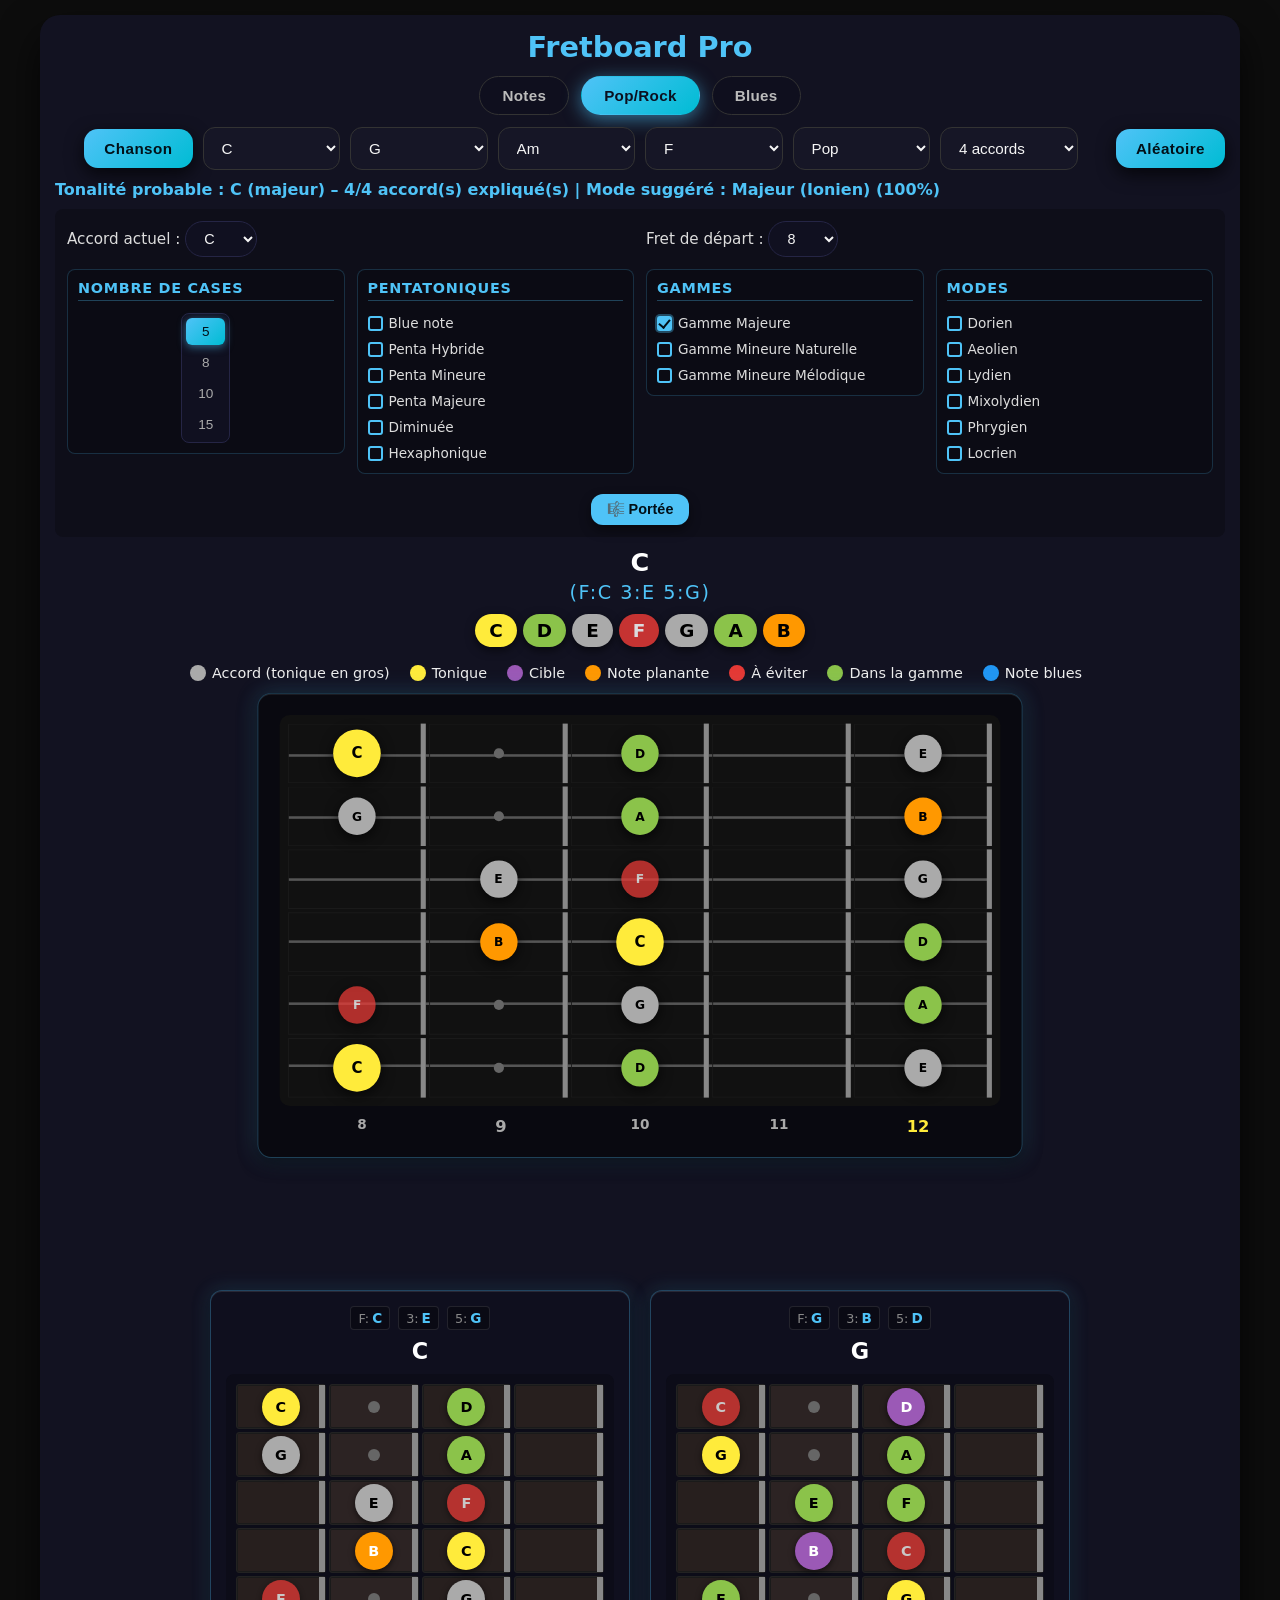
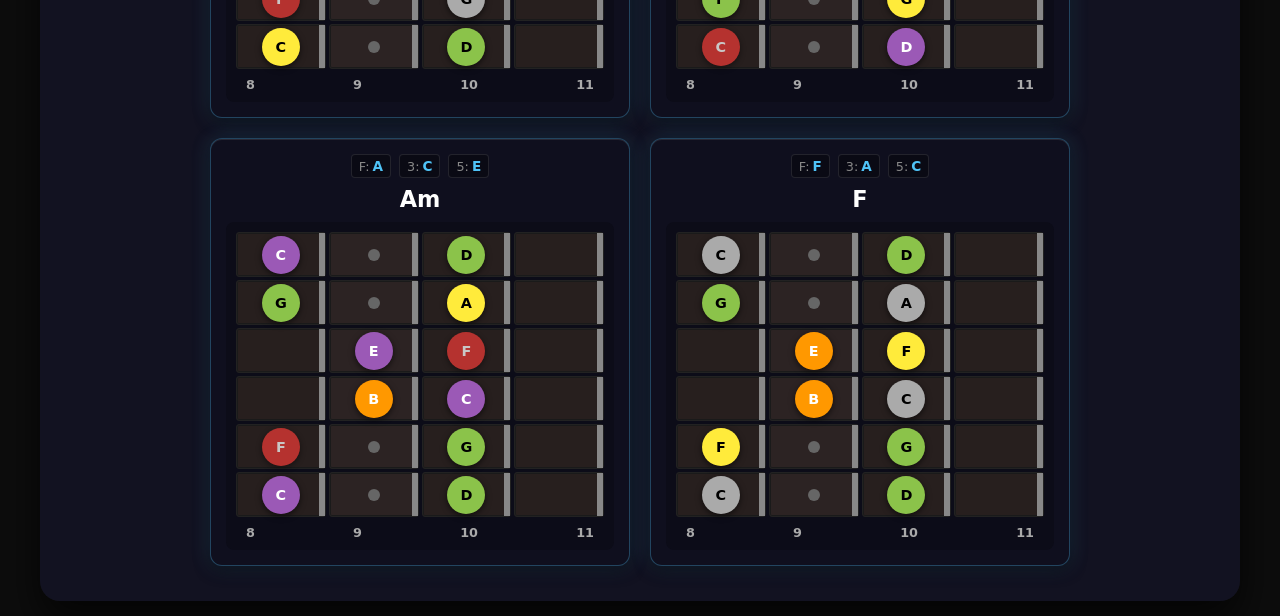
==== commit e64900eb: "Update index.html" ====
--- a/index.html
+++ b/index.html
@@ -1214,10 +1214,28 @@
   animation: pulseWithHalo 2s infinite !important;
 }
 
+/* ✅ Halo bleu pour la tonique */
+.note.root.blue-halo{
+  width: 42px !important;
+  height: 42px !important;
+  font-size: 1rem !important;
+  box-shadow: 0 0 0 2px rgba(33,150,243,0.9),
+              0 0 15px 5px rgba(33,150,243,0.6),
+              0 4px 15px rgba(0,0,0,0.7) !important;
+  animation: pulseWithHalo 2s infinite !important;
+}
+
 /* halo particulier pour la blue note si tu veux */
 .note.shape-blue{
   box-shadow: 0 0 0 3px rgba(33,150,243,0.95),
               0 4px 15px rgba(0,0,0,0.8);
+}
+
+/* ✅ HALO BLEU pour les notes qui sont target/chord ET blue note */
+.note.blue-halo{
+  box-shadow: 0 0 0 2px rgba(33,150,243,0.9),
+              0 0 12px 4px rgba(33,150,243,0.5),
+              0 4px 15px rgba(0,0,0,0.7);
 }
 
 /* formes sur la ligne de notes avec halo blanc */
@@ -1570,11 +1588,29 @@
               0 2px 8px rgba(0, 0, 0, 0.7);
 }
 
+/* ✅ Halo bleu pour les notes target/chord qui sont aussi blue note */
+.mini-fb .note.blue-halo {
+  box-shadow: 0 0 0 5px rgba(33, 150, 243, 0.9),
+              0 0 8px 2px rgba(33, 150, 243, 0.5),
+              0 2px 8px rgba(0, 0, 0, 0.7);
+}
+
 .mini-fb .note.root.shape-min7,
 .mini-fb .note.root.shape-maj6 {
   width: 38px !important;
   height: 38px !important;
   font-size: 0.9rem !important;
+  animation: pulseWithHalo 2s infinite !important;
+}
+
+/* ✅ Halo bleu pour la tonique dans les mini-diagrammes */
+.mini-fb .note.root.blue-halo {
+  width: 38px !important;
+  height: 38px !important;
+  font-size: 0.9rem !important;
+  box-shadow: 0 0 0 5px rgba(33, 150, 243, 0.9),
+              0 0 10px 3px rgba(33, 150, 243, 0.6),
+              0 2px 8px rgba(0, 0, 0, 0.7) !important;
   animation: pulseWithHalo 2s infinite !important;
 }
 
@@ -1645,6 +1681,12 @@
     height: 32px !important;
     font-size: 0.8rem !important;
   }
+  
+  .mini-fb .note.root.blue-halo {
+    width: 32px !important;
+    height: 32px !important;
+    font-size: 0.8rem !important;
+  }
 }
 
 @media (max-width: 480px) {
@@ -1679,6 +1721,12 @@
   
   .mini-fb .note.root.shape-min7,
   .mini-fb .note.root.shape-maj6 {
+    width: 28px !important;
+    height: 28px !important;
+    font-size: 0.75rem !important;
+  }
+  
+  .mini-fb .note.root.blue-halo {
     width: 28px !important;
     height: 28px !important;
     font-size: 0.75rem !important;
@@ -2235,15 +2283,34 @@
 
 // Liste complète des accords de base (chromatisme + variantes)
 const CHORD_LIST = [
+  // Accords majeurs (dièses)
   "C","C#","D","D#","E","F","F#","G","G#","A","A#","B",
+  // Accords majeurs (bémols)
+  "Db","Eb","Gb","Ab","Bb",
+  // Accords mineurs (dièses)
   "Cm","C#m","Dm","D#m","Em","Fm","F#m","Gm","G#m","Am","A#m","Bm",
+  // Accords mineurs (bémols)
+  "Dbm","Ebm","Gbm","Abm","Bbm",
+  // Accords 7 (dièses)
   "C7","C#7","D7","D#7","E7","F7","F#7","G7","G#7","A7","A#7","B7",
+  // Accords 7 (bémols)
+  "Db7","Eb7","Gb7","Ab7","Bb7",
+  // Accords m7 (dièses)
   "Cm7","C#m7","Dm7","D#m7","Em7","Fm7","F#m7","Gm7","G#m7","Am7","A#m7","Bm7",
-  "Cdim","C#dim","Ddim","D#dim","Edim","Fdim","F#dim","Gdim","G#dim","Adim","A#dim","Bdim"
+  // Accords m7 (bémols)
+  "Dbm7","Ebm7","Gbm7","Abm7","Bbm7",
+  // Accords diminués (dièses)
+  "Cdim","C#dim","Ddim","D#dim","Edim","Fdim","F#dim","Gdim","G#dim","Adim","A#dim","Bdim",
+  // Accords diminués (bémols)
+  "Dbdim","Ebdim","Gbdim","Abdim","Bbdim",
+  // Accords sus et autres
+  "Dsus4","A7sus4","Cmaj7","Ebmaj7"
 ];
 
 // Base de données des chansons
+// ================ BASE DE DONNÉES DES CHANSONS (Corrigée et complétée) ================
 const SONGS_DATABASE = {
+  // Rock Classique
   satisfaction: { name: "Satisfaction", artist: "Rolling Stones", chords: ["E","D","A","E"] },
   letitbe: { name: "Let It Be", artist: "Beatles", chords: ["C","G","Am","F"] },
   heyjude: { name: "Hey Jude", artist: "Beatles", chords: ["F","C","C7","Bb"] },
@@ -2257,53 +2324,54 @@
   wildthing: { name: "Wild Thing", artist: "The Troggs", chords: ["A","D","E","D"] },
   purplehaze: { name: "Purple Haze", artist: "Jimi Hendrix", chords: ["E7","G","A","E7"] },
   sheriff: { name: "I Shot the Sheriff", artist: "Bob Marley", chords: ["Gm","Cm","Dm","Gm"] },
-  heyjoe: { name: "Hey Joe", artist: "Jimi Hendrix", chords: ["C","G","D","A"] },
-  everybreath: { name: "Every Breath You Take", artist: "Police", chords: ["A","F#m","D","E"] },
+  heyjoe: { name: "Hey Joe", artist: "Jimi Hendrix", chords: ["C","G","D","A","E"] },
+  
+  // Rock 80s-90s
+  everybreath: { name: "Every Breath You Take", artist: "Police", chords: ["G","Em","C","D"] },
   zombie: { name: "Zombie", artist: "Cranberries", chords: ["Em","C","G","D"] },
   withorwithout: { name: "With or Without You", artist: "U2", chords: ["D","A","Bm","G"] },
   wonderwall: { name: "Wonderwall", artist: "Oasis", chords: ["Em7","G","Dsus4","A7sus4"] },
   sweetchild: { name: "Sweet Child O' Mine", artist: "Guns N' Roses", chords: ["D","C","G","D"] },
   shouldistay: { name: "Should I Stay or Should I Go", artist: "Clash", chords: ["D","G","A","D"] },
   nowoman: { name: "No Woman No Cry", artist: "Bob Marley", chords: ["C","G","Am","F"] },
-  losing: { name: "Losing My Religion", artist: "R.E.M.", chords: ["Am","Em","G","D"] },
+  losing: { name: "Losing My Religion", artist: "R.E.M.", chords: ["Am","Em","Dm","G"] },
   creep: { name: "Creep", artist: "Radiohead", chords: ["G","B","C","Cm"] },
+  
+  // ✅ CORRIGÉ : Smells Like Teen Spirit
   smells: { name: "Smells Like Teen Spirit", artist: "Nirvana", chords: ["F","Bb","Ab","Db"] },
+  
   whatsup: { name: "What's Up", artist: "4 Non Blondes", chords: ["A","Bm","D","A"] },
-  karma: { name: "Karma Police", artist: "Radiohead", chords: ["Am","D","G","Em"] },
+  karma: { name: "Karma Police", artist: "Radiohead", chords: ["Am","D","Em","G"] },
+  
+  // Rock moderne / Alt
   californication: { name: "Californication", artist: "RHCP", chords: ["Am","F","C","G"] },
+  seven: { name: "Seven Nation Army", artist: "White Stripes", chords: ["Em","C","B","Em"] },
+  
+  // Pop moderne
   baby: { name: "Baby One More Time", artist: "Britney Spears", chords: ["Cm","G","Bb","Ab"] },
   imyours: { name: "I'm Yours", artist: "Jason Mraz", chords: ["G","D","Em","C"] },
-  seven: { name: "Seven Nation Army", artist: "White Stripes", chords: ["Em","C","B","Em"] },
   someone: { name: "Someone Like You", artist: "Adele", chords: ["A","E","F#m","D"] },
   shallow: { name: "Shallow", artist: "Lady Gaga", chords: ["Em","D","G","C"] },
   riptide: { name: "Riptide", artist: "Vance Joy", chords: ["Am","G","C","F"] },
   shape: { name: "Shape of You", artist: "Ed Sheeran", chords: ["C#m","F#m","A","B"] },
   blinding: { name: "Blinding Lights", artist: "The Weeknd", chords: ["Fm","Db","Ab","Eb"] },
-  getlucky: { name: "Get Lucky", artist: "Daft Punk", chords: ["Bm","D","F#m","E"] },
-  jimmy: { name: "Jimmy", artist: "Moriarty", chords: ["Am","F","C","G"] },
-  
-  // Nouvelles chansons 2000-2020
   flowers: { name: "Flowers", artist: "Miley Cyrus", chords: ["G","D","Em","C"] },
   cheapthrills: { name: "Cheap Thrills", artist: "Sia", chords: ["Am","F","C","G"] },
   try: { name: "Try", artist: "P!nk", chords: ["D","A","Bm","G"] },
   setfire: { name: "Set Fire to the Rain", artist: "Adele", chords: ["Dm","F","C","Am"] },
   englishman: { name: "Englishman in New York", artist: "Sting", chords: ["Bm","A","G","F#m"] },
   
-  // Chansons Funk
-  sexmachine: { name: "Sex Machine", artist: "James Brown", chords: ["Bm7","Bm7","Bm7","Bm7"] },
+  // Funk / Soul
+  getlucky: { name: "Get Lucky", artist: "Daft Punk", chords: ["Bm","D","F#m","E"] },
+  jimmy: { name: "Jimmy", artist: "Moriarty", chords: ["Am","F","C","G"] },
+  sexmachine: { name: "Sex Machine", artist: "James Brown", chords: ["E7","E7","E7","E7"] },
   goodtimes: { name: "Good Times", artist: "Chic", chords: ["Em7","A7","G","A"] },
   getdown: { name: "Get Down On It", artist: "Kool & The Gang", chords: ["Fm7","Eb","Db","Fm7"] },
-  virtualinsanity: { name: "Virtual Insanity", artist: "Jamiroquai", chords: ["Fm7","Bb7","Ebmaj7","Fm7"] },
+  virtualinsanity: { name: "Virtual Insanity", artist: "Jamiroquai", chords: ["Ebmaj7","Fm7","Ebmaj7","Fm7"] },
   superstition: { name: "Superstition", artist: "Stevie Wonder", chords: ["Ebm7","Ebm7","Ebm7","Ebm7"] },
-  cissystrut: { name: "Cissy Strut", artist: "The Meters", chords: ["Dm7","G7","Dm7","G7"] },
-  kiss: { name: "Kiss", artist: "Prince", chords: ["A","E","F#m7","E"] },
-  september: { name: "September", artist: "Earth, Wind & Fire", chords: ["A","Bm7","C#m7","Bm7"] },
-  deantown: { name: "Dean Town", artist: "Vulfpeck", chords: ["Gm7","Gm7","Gm7","Gm7"] },
-  passthepeas: { name: "Pass the Peas", artist: "JB's / Fred Wesley", chords: ["G7","G7","C7","C7"] },
-  soulpower74: { name: "Soul Power 74", artist: "James Brown", chords: ["Bm7","Bm7","Bm7","Bm7"] },
-  chicken: { name: "The Chicken", artist: "Jaco / Maceo Parker", chords: ["Bb7","Bb7","Eb7","Eb7"] },
-  coldsweat: { name: "Cold Sweat", artist: "James Brown", chords: ["D7","D7","G7","D7"] },
-  shakeeverything: { name: "Shake Everything You Got", artist: "Maceo Parker", chords: ["E7","E7","E7","E7"] },
+  cantfeelmyface: { name: "Can't Feel My Face", artist: "The Weeknd", chords: ["Bb","Dm","Eb","F"] },
+  uptown: { name: "Uptown Funk", artist: "Bruno Mars", chords: ["Dm7","G7","Dm7","G7"] },
+  treasure: { name: "Treasure", artist: "Bruno Mars", chords: ["Dm7","Am7","Dm7","Am7"] },
   soulpower92: { name: "Soul Power '92", artist: "Maceo Parker", chords: ["Em7","Em7","Em7","Em7"] },
   doingit: { name: "Doing It to Death", artist: "JB's", chords: ["F7","F7","F7","F7"] }
 };
@@ -2555,6 +2623,277 @@
 // Mode Locrien (mode VII de la gamme majeure)
 // Intervalles : 0, 1, 3, 5, 6, 8, 10
 function locrianScale(r){ return [0,1,3,5,6,8,10].map(d => (r+d)%12); }
+// =====================================================
+// DÉTECTEUR AUTOMATIQUE DE MODE
+// Basé sur l'arbre de décision fourni
+// =====================================================
+
+/**
+ * Détecte le mode à partir d'une liste d'accords
+ * @param {Array<string>} chords - Liste des accords (ex: ["Bm", "D", "F#m", "E"])
+ * @returns {Object} - { mode: "dorian", tonic: 11, confidence: 0.95, notes: Set }
+ */
+function detectMode(chords) {
+  if (!chords || chords.length === 0) {
+    return { mode: "major", tonic: 0, confidence: 0 };
+  }
+  
+  // 1. Parser tous les accords
+  const parsedChords = chords.map(c => parseChord(c));
+  
+  // 2. Détecter la tonique modale (point de repos)
+  const tonic = detectTonic(parsedChords);
+  
+  // 3. Collecter toutes les notes présentes dans les accords
+  const allNotes = new Set();
+  parsedChords.forEach(chord => {
+    const chordNotes = getChordNotes(chord);
+    chordNotes.forEach(n => allNotes.add(n));
+  });
+  
+  // 4. Suivre l'arbre de décision
+  const mode = detectModeFromNotes(tonic, allNotes);
+  
+  // 5. Calculer la confiance
+  const confidence = calculateConfidence(tonic, allNotes, mode);
+  
+  return {
+    mode: mode,
+    tonic: tonic,
+    confidence: confidence,
+    notes: allNotes,
+    tonicName: i2n(tonic)
+  };
+}
+
+/**
+ * Détecte la tonique modale (note "maison")
+ * Heuristique : premier accord ou accord le plus fréquent
+ */
+function detectTonic(parsedChords) {
+  if (parsedChords.length === 0) return 0;
+  
+  // Compter la fréquence de chaque racine
+  const rootFrequency = {};
+  parsedChords.forEach(chord => {
+    rootFrequency[chord.root] = (rootFrequency[chord.root] || 0) + 1;
+  });
+  
+  // Priorité 1 : Le premier accord (souvent la tonique)
+  const firstRoot = parsedChords[0].root;
+  
+  // Priorité 2 : L'accord le plus fréquent
+  let mostFrequentRoot = firstRoot;
+  let maxFreq = rootFrequency[firstRoot] || 0;
+  
+  for (const [root, freq] of Object.entries(rootFrequency)) {
+    if (freq > maxFreq) {
+      maxFreq = freq;
+      mostFrequentRoot = parseInt(root);
+    }
+  }
+  
+  // Si le premier accord représente au moins 25% des occurrences, on le prend
+  if (rootFrequency[firstRoot] >= parsedChords.length * 0.25) {
+    return firstRoot;
+  }
+  
+  return mostFrequentRoot;
+}
+
+/**
+ * Extrait toutes les notes d'un accord
+ */
+function getChordNotes(chord) {
+  const notes = new Set([chord.root]);
+  
+  // Tierce
+  const thirdInterval = (chord.dim || chord.minor) ? 3 : 4;
+  notes.add((chord.root + thirdInterval) % 12);
+  
+  // Quinte
+  const fifthInterval = chord.dim ? 6 : 7;
+  notes.add((chord.root + fifthInterval) % 12);
+  
+  // Septième si présente
+  if (chord.dominant7 || (chord.minor && /7/.test(chord.name))) {
+    notes.add((chord.root + 10) % 12);
+  }
+  
+  // Majeur 7
+  if (/maj7/i.test(chord.name)) {
+    notes.add((chord.root + 11) % 12);
+  }
+  
+  return notes;
+}
+
+/**
+ * Suit l'arbre de décision pour déterminer le mode
+ */
+function detectModeFromNotes(tonic, allNotes) {
+  // Convertir les notes en intervalles par rapport à la tonique
+  const intervals = new Set();
+  allNotes.forEach(note => {
+    const interval = (note - tonic + 12) % 12;
+    intervals.add(interval);
+  });
+  
+  // ÉTAPE 2 : TIERCE MAJEURE ou MINEURE ?
+  const hasMinorThird = intervals.has(3);
+  const hasMajorThird = intervals.has(4);
+  
+  // Si on a les deux tierces, privilégier celle qui apparaît dans le premier accord
+  // Pour simplifier, on va privilégier la tierce mineure si présente
+  const isMinorMode = hasMinorThird;
+  
+  if (isMinorMode) {
+    // ========== BRANCHE TIERCE MINEURE ==========
+    
+    // QUESTION 3 : La 2e est-elle b (mineure) ?
+    const hasMinorSecond = intervals.has(1);
+    if (hasMinorSecond) {
+      return "phrygian"; // PHRYGIEN
+    }
+    
+    // QUESTION 4 : La 6e est-elle MAJEURE ?
+    const hasMajorSixth = intervals.has(9);
+    if (hasMajorSixth) {
+      return "dorian"; // DORIEN
+    }
+    
+    // QUESTION 5 : La 5e est-elle b (diminuée) ?
+    const hasDiminishedFifth = intervals.has(6);
+    if (hasDiminishedFifth) {
+      return "locrian"; // LOCRIEN
+    }
+    
+    // Par défaut : ÉOLIEN (mineur naturel)
+    return "aeolian";
+    
+  } else {
+    // ========== BRANCHE TIERCE MAJEURE ==========
+    
+    // QUESTION 3 : La 4e est-elle # (augmentée) ?
+    const hasAugmentedFourth = intervals.has(6);
+    if (hasAugmentedFourth) {
+      return "lydian"; // LYDIEN
+    }
+    
+    // QUESTION 4 : La 7e est-elle b (mineure) ?
+    const hasMinorSeventh = intervals.has(10);
+    if (hasMinorSeventh) {
+      return "mixolydian"; // MIXOLYDIEN
+    }
+    
+    // Par défaut : IONIEN (majeur)
+    return "major"; // IONIEN
+  }
+}
+
+/**
+ * Calcule un score de confiance (0-1)
+ */
+function calculateConfidence(tonic, allNotes, detectedMode) {
+  // Récupérer les notes théoriques du mode détecté
+  const modeScales = {
+    "major": majorScale,
+    "dorian": dorianScale,
+    "phrygian": phrygianScale,
+    "lydian": lydianScale,
+    "mixolydian": mixolydianScale,
+    "aeolian": aeolianScale,
+    "locrian": locrianScale
+  };
+  
+  const scaleFunc = modeScales[detectedMode];
+  if (!scaleFunc) return 0.5;
+  
+  const theoreticalNotes = new Set(scaleFunc(tonic));
+  
+  // Compter combien de notes observées sont dans le mode théorique
+  let matchCount = 0;
+  allNotes.forEach(note => {
+    if (theoreticalNotes.has(note)) {
+      matchCount++;
+    }
+  });
+  
+  // Confidence = ratio de notes qui matchent
+  const confidence = allNotes.size > 0 ? matchCount / allNotes.size : 0;
+  
+  return confidence;
+}
+
+/**
+ * Renvoie le nom français du mode
+ */
+function getModeName(mode) {
+  const names = {
+    "major": "Majeur (Ionien)",
+    "dorian": "Dorien",
+    "phrygian": "Phrygien",
+    "lydian": "Lydien",
+    "mixolydian": "Mixolydien",
+    "aeolian": "Mineur naturel (Éolien)",
+    "locrian": "Locrien"
+  };
+  return names[mode] || mode;
+}
+
+/**
+ * Applique automatiquement le mode détecté
+ */
+function applyDetectedMode(detection) {
+  if (!detection || detection.confidence < 0.5) {
+    console.warn("Détection de mode peu fiable, mode non appliqué");
+    return;
+  }
+  
+  // Décocher toutes les checkboxes de modes
+  const modeCheckboxes = [
+    "modeDorian", "modePhrygian", "modeLydian",
+    "modeMixolydian", "modeAeolian", "modeLocrian",
+    "scaleMajor", "scaleMinorNatural"
+  ];
+  
+  modeCheckboxes.forEach(id => {
+    const cb = document.getElementById(id);
+    if (cb) cb.checked = false;
+  });
+  
+  // Cocher le bon mode
+  const modeToCheckbox = {
+    "major": "scaleMajor",
+    "dorian": "modeDorian",
+    "phrygian": "modePhrygian",
+    "lydian": "modeLydian",
+    "mixolydian": "modeMixolydian",
+    "aeolian": "modeAeolian",
+    "locrian": "modeLocrian"
+  };
+  
+  const checkboxId = modeToCheckbox[detection.mode];
+  if (checkboxId) {
+    const cb = document.getElementById(checkboxId);
+    if (cb) {
+      cb.checked = true;
+      // Déclencher l'événement change pour mettre à jour l'affichage
+      cb.dispatchEvent(new Event('change'));
+    }
+  }
+  
+  console.log(`🎵 Mode détecté : ${getModeName(detection.mode)} en ${detection.tonicName} (confiance: ${Math.round(detection.confidence * 100)}%)`);
+}
+
+// Export pour utilisation
+if (typeof module !== 'undefined' && module.exports) {
+  module.exports = {
+    detectMode,
+    applyDetectedMode,
+    getModeName
+  };
+}
 
 
 // ===== Major (7) (blues) HEXAPHONIC =====
@@ -2733,6 +3072,12 @@
   const startFret = parseInt(document.getElementById("startFret").value) || 0;
   const useShowPentaPattern = document.getElementById("showPentaPattern")?.checked ?? false;
   
+  // ✅ Calculer la tonalité (keyRoot)
+  const isBluesMode = activeMode === "blues";
+  const keyRoot = isBluesMode
+    ? n2i(document.getElementById("bluesKey")?.value || "C")
+    : currentKeyRoot;
+  
   // Vider le wrapper
   wrapper.innerHTML = "";
   
@@ -2740,17 +3085,17 @@
   activeChords.forEach((chordText, index) => {
     if (staffMode) {
       // Mode portée : créer une mini-portée
-      const miniStaff = createMiniStaff(chordText, useShowPentaPattern, index, activeChords);
+      const miniStaff = createMiniStaff(chordText, keyRoot, useShowPentaPattern, index, activeChords);
       wrapper.appendChild(miniStaff);
     } else {
       // Mode manche : créer un mini-diagramme
-      const miniDiagram = createMiniDiagram(chordText, startFret, useShowPentaPattern, index, activeChords);
+      const miniDiagram = createMiniDiagram(chordText, keyRoot, startFret, useShowPentaPattern, index, activeChords);
       wrapper.appendChild(miniDiagram);
     }
   });
 }
 
-function createMiniDiagram(chordText, startFret, useShowPentaPattern, currentIndex, allChords) {
+function createMiniDiagram(chordText, keyRoot, startFret, useShowPentaPattern, currentIndex, allChords) {
   // Parse l'accord
   const chord = parseChord(chordText);
   
@@ -2846,13 +3191,47 @@
     }
   }
   
-  // Gamme majeure pour les notes "dans la gamme"
-  const keyRoot = chord.root;
-  const scaleSet = new Set(majorScale(keyRoot));
+  // ✅ Utiliser le mode sélectionné (ou gamme majeure par défaut)
+  let scaleSet = new Set();
+  
+  // Vérifier les checkboxes des modes
+  const modeDorianCb = document.getElementById("modeDorian");
+  const modeAeolianCb = document.getElementById("modeAeolian");
+  const modeLydianCb = document.getElementById("modeLydian");
+  const modeMixolydianCb = document.getElementById("modeMixolydian");
+  const modePhrygianCb = document.getElementById("modePhrygian");
+  const modeLocrianCb = document.getElementById("modeLocrian");
+  const scaleMajorCb = document.getElementById("scaleMajor");
+  const scaleMinorNaturalCb = document.getElementById("scaleMinorNatural");
+  const scaleMinorMelodicCb = document.getElementById("scaleMinorMelodic");
+  
+  // Utiliser le mode coché (priorité aux modes)
+  if (modeDorianCb?.checked) {
+    scaleSet = new Set(dorianScale(keyRoot));
+  } else if (modeAeolianCb?.checked) {
+    scaleSet = new Set(aeolianScale(keyRoot));
+  } else if (modeLydianCb?.checked) {
+    scaleSet = new Set(lydianScale(keyRoot));
+  } else if (modeMixolydianCb?.checked) {
+    scaleSet = new Set(mixolydianScale(keyRoot));
+  } else if (modePhrygianCb?.checked) {
+    scaleSet = new Set(phrygianScale(keyRoot));
+  } else if (modeLocrianCb?.checked) {
+    scaleSet = new Set(locrianScale(keyRoot));
+  } else if (scaleMinorNaturalCb?.checked) {
+    scaleSet = new Set(minorScale(keyRoot));
+  } else if (scaleMinorMelodicCb?.checked) {
+    scaleSet = new Set(minorMelodicScale(keyRoot));
+  } else if (scaleMajorCb?.checked) {
+    scaleSet = new Set(majorScale(keyRoot));
+  } else {
+    // Par défaut : gamme majeure
+    scaleSet = new Set(majorScale(keyRoot));
+  }
   
   // Blue note (b5) - vérifier si la checkbox est cochée
   const showBlueNote = document.getElementById("showBlueNote")?.checked ?? false;
-  const blueNote = (chord.root + 6) % 12;
+  const blueNote = (chord.root + 3) % 12;  // ✅ Blue note = tierce mineure (♭3)
   
   // Rendu des cordes et frettes
   STRINGS.forEach(openString => {
@@ -2884,11 +3263,10 @@
         role = "root";
       } else if (targetNotes.has(noteIdx)) {
         role = "target";
+      } else if (showBlueNote && noteIdx === blueNote) {
+        role = "blues";
       } else if (chordNotes.has(noteIdx)) {
         role = "chord";
-      } else if (showBlueNote && noteIdx === blueNote) {
-        // Afficher la blue note (b5) si la checkbox est cochée
-        role = "blues";
       } else if (scaleSet.has(noteIdx)) {
         if (isHalfStepBelowChord) {
           role = "floating";
@@ -2918,6 +3296,11 @@
           dot.classList.add("shape-min7");
         }
         
+        // ✅ Halo bleu si c'est aussi une blue note
+        if (showBlueNote && noteIdx === blueNote && role !== "blues") {
+          dot.classList.add("blue-halo");
+        }
+        
         dot.textContent = i2n(openNoteIdx + fretNum);
         cell.appendChild(dot);
       }
@@ -2961,7 +3344,7 @@
 
 // ================== MINI-PORTÉES PAR ACCORD ==================
 
-function createMiniStaff(chordText, useShowPentaPattern, currentIndex, allChords) {
+function createMiniStaff(chordText, keyRoot, useShowPentaPattern, currentIndex, allChords) {
   // Parse l'accord
   const chord = parseChord(chordText);
   
@@ -3089,12 +3472,47 @@
     }
   }
   
-  // Gamme majeure
-  const scaleSet = new Set(majorScale(chord.root));
+  // ✅ Utiliser le mode sélectionné (ou gamme majeure par défaut)
+  let scaleSet = new Set();
+  
+  // Vérifier les checkboxes des modes
+  const modeDorianCb = document.getElementById("modeDorian");
+  const modeAeolianCb = document.getElementById("modeAeolian");
+  const modeLydianCb = document.getElementById("modeLydian");
+  const modeMixolydianCb = document.getElementById("modeMixolydian");
+  const modePhrygianCb = document.getElementById("modePhrygian");
+  const modeLocrianCb = document.getElementById("modeLocrian");
+  const scaleMajorCb = document.getElementById("scaleMajor");
+  const scaleMinorNaturalCb = document.getElementById("scaleMinorNatural");
+  const scaleMinorMelodicCb = document.getElementById("scaleMinorMelodic");
+  
+  // Utiliser le mode coché (priorité aux modes)
+  if (modeDorianCb?.checked) {
+    scaleSet = new Set(dorianScale(keyRoot));
+  } else if (modeAeolianCb?.checked) {
+    scaleSet = new Set(aeolianScale(keyRoot));
+  } else if (modeLydianCb?.checked) {
+    scaleSet = new Set(lydianScale(keyRoot));
+  } else if (modeMixolydianCb?.checked) {
+    scaleSet = new Set(mixolydianScale(keyRoot));
+  } else if (modePhrygianCb?.checked) {
+    scaleSet = new Set(phrygianScale(keyRoot));
+  } else if (modeLocrianCb?.checked) {
+    scaleSet = new Set(locrianScale(keyRoot));
+  } else if (scaleMinorNaturalCb?.checked) {
+    scaleSet = new Set(minorScale(keyRoot));
+  } else if (scaleMinorMelodicCb?.checked) {
+    scaleSet = new Set(minorMelodicScale(keyRoot));
+  } else if (scaleMajorCb?.checked) {
+    scaleSet = new Set(majorScale(keyRoot));
+  } else {
+    // Par défaut : gamme majeure
+    scaleSet = new Set(majorScale(keyRoot));
+  }
   
   // Blue note (b5) - vérifier si la checkbox est cochée
   const showBlueNote = document.getElementById("showBlueNote")?.checked ?? false;
-  const blueNote = (chord.root + 6) % 12;
+  const blueNote = (chord.root + 3) % 12;  // ✅ Blue note = tierce mineure (♭3)
   
   // Créer une liste des notes à afficher
   const notesToDisplay = [];
@@ -3118,7 +3536,8 @@
       notesToDisplay.push({
         noteIdx: noteIdx,
         role: role,
-        hasHalo: pentaPatternHaloSet.has(noteIdx)
+        hasHalo: pentaPatternHaloSet.has(noteIdx),
+        hasBlueHalo: showBlueNote && noteIdx === blueNote && role !== "blues"
       });
     }
   });
@@ -3128,7 +3547,8 @@
     notesToDisplay.push({
       noteIdx: blueNote,
       role: "blues",
-      hasHalo: pentaPatternHaloSet.has(blueNote)
+      hasHalo: pentaPatternHaloSet.has(blueNote),
+      hasBlueHalo: false
     });
   }
   
@@ -3188,6 +3608,15 @@
       ctx.stroke();
     }
     
+    // ✅ Dessiner le halo bleu si c'est une blue note
+    if (n.hasBlueHalo) {
+      ctx.beginPath();
+      ctx.strokeStyle = "rgba(33, 150, 243, 0.9)"; // Bleu
+      ctx.lineWidth = 3;
+      ctx.ellipse(x, y, 13, 10, 0, 0, Math.PI * 2);
+      ctx.stroke();
+    }
+    
     // Tête de note
     ctx.beginPath();
     ctx.fillStyle = fill;
@@ -3286,33 +3715,33 @@
   // Créer un Set combiné pour toutes les gammes/modes sélectionnés
   const combinedScaleSet = new Set();
   
-  // Ajouter les notes des gammes sélectionnées (basées sur chord.root)
+  // Ajouter les notes des gammes sélectionnées (basées sur LA TONALITÉ, pas l'accord actuel)
   if (scaleMajorCb?.checked) {
-    majorScale(chord.root).forEach(n => combinedScaleSet.add(n));
+    majorScale(keyRoot).forEach(n => combinedScaleSet.add(n));
   }
   if (scaleMinorNaturalCb?.checked) {
-    minorScale(chord.root).forEach(n => combinedScaleSet.add(n));
+    minorScale(keyRoot).forEach(n => combinedScaleSet.add(n));
   }
   if (scaleMinorMelodicCb?.checked) {
-    minorMelodicScale(chord.root).forEach(n => combinedScaleSet.add(n));
+    minorMelodicScale(keyRoot).forEach(n => combinedScaleSet.add(n));
   }
   if (modeDorianCb?.checked) {
-    dorianScale(chord.root).forEach(n => combinedScaleSet.add(n));
+    dorianScale(keyRoot).forEach(n => combinedScaleSet.add(n));
   }
   if (modeAeolianCb?.checked) {
-    aeolianScale(chord.root).forEach(n => combinedScaleSet.add(n));
+    aeolianScale(keyRoot).forEach(n => combinedScaleSet.add(n));
   }
   if (modeLydianCb?.checked) {
-    lydianScale(chord.root).forEach(n => combinedScaleSet.add(n));
+    lydianScale(keyRoot).forEach(n => combinedScaleSet.add(n));
   }
   if (modeMixolydianCb?.checked) {
-    mixolydianScale(chord.root).forEach(n => combinedScaleSet.add(n));
+    mixolydianScale(keyRoot).forEach(n => combinedScaleSet.add(n));
   }
   if (modePhrygianCb?.checked) {
-    phrygianScale(chord.root).forEach(n => combinedScaleSet.add(n));
+    phrygianScale(keyRoot).forEach(n => combinedScaleSet.add(n));
   }
   if (modeLocrianCb?.checked) {
-    locrianScale(chord.root).forEach(n => combinedScaleSet.add(n));
+    locrianScale(keyRoot).forEach(n => combinedScaleSet.add(n));
   }
   
   // Si au moins une gamme/mode est sélectionné, utiliser le Set combiné
@@ -3474,7 +3903,7 @@
   }
 
   // Blue note typique (b5) de l'accord (pour le manche)
-  const bluesNote = (chord.root + 6) % 12;
+  const bluesNote = (chord.root + 3) % 12;  // ✅ Blue note = tierce mineure (♭3)
 
   // 👉 en Blues : checkbox "Notes blues"
   // 👉 en Pop/Rock : checkbox globale "Note blue (b5)"
@@ -3550,16 +3979,16 @@
         if (noteIdx === chord.root) {
           role = "root";
         } else if (targetNotes.has(noteIdx)) {
-          // ✅ NOTE CIBLE : dans l'accord actuel mais PAS dans le précédent
+          // ✅ NOTE CIBLE prioritaire
           role = "target";
+        } else if (bluesSet.has(noteIdx)) {
+          role = "blues";
         } else if (chordNotes.has(noteIdx)) {
           role = "chord";
         } else if (pentaMinSet.has(noteIdx)) {
           role = "penta-minor";
         } else if (pentaMajSet.has(noteIdx)) {
           role = "penta-major";
-        } else if (bluesSet.has(noteIdx)) {
-          role = "blues";
         } else if (isBluesMode && slowBlues && [2,5,9].includes(intervalFromRoot)) {
           role = "floating"; // note planante (approche chromatique)
         } else if (!isBluesMode && scaleSet.has(noteIdx)) {
@@ -3620,6 +4049,11 @@
           dot.classList.add("shape-min7");
         }
 
+        // ✅ HALO BLEU si c'est aussi une blue note
+        if (!isNotesMode && bluesSet.has(noteIdx) && role !== "blues") {
+          dot.classList.add("blue-halo");
+        }
+
         dot.textContent = i2n(openNoteIdx + fretNum);
         cell.appendChild(dot);
       }
@@ -3705,7 +4139,7 @@
 
     if (!isBluesMode && (globalBlueCb?.checked ?? false)) {
       // Pop/Rock : b5 de l'accord courant
-      blueNoteIdx = (chord.root + 6) % 12;
+      blueNoteIdx = (chord.root + 3) % 12;  // ✅ Blue note = tierce mineure (♭3)
       showBlueMid = true;
     } else if (isBluesMode && showBluesNotes) {
       // Blues : b5 de la tonalité (toujours la même pour I, IV, V)
@@ -3744,10 +4178,11 @@
 
       if (noteIdx === chord.root) {
         role = "root";
+      } else if (noteIdx === blueNoteIdx && showBlueMid) {
+        // ✅ Blue note prioritaire
+        role = "blues";
       } else if (chordNotes.has(noteIdx)) {
         role = "chord";
-      } else if (noteIdx === blueNoteIdx && showBlueMid) {
-        role = "blues";
       } else if (pentaMinSet.has(noteIdx)) {
         role = "penta-minor";
       } else if (pentaMajSet.has(noteIdx)) {
@@ -4126,6 +4561,29 @@
   if (sel) {
     sel.innerHTML = "";
     inputs.forEach(ch => sel.add(new Option(ch)));
+  }
+
+  // ✅ DÉTECTION AUTOMATIQUE DU MODE
+  if (inputs.length > 0) {
+    try {
+      console.log("🔍 Détection du mode pour les accords:", inputs);
+      const detection = detectMode(inputs);
+      console.log("📊 Résultat détection:", detection);
+      
+      if (detection && detection.confidence >= 0.5) {
+        console.log("✅ Application du mode détecté");
+        applyDetectedMode(detection);
+        
+        // Afficher le mode détecté dans l'interface
+        if (resultEl) {
+          resultEl.textContent += ` | Mode suggéré : ${getModeName(detection.mode)} (${Math.round(detection.confidence * 100)}%)`;
+        }
+      } else {
+        console.warn("⚠️ Confiance trop faible:", detection?.confidence);
+      }
+    } catch (error) {
+      console.error("❌ Erreur détection mode:", error);
+    }
   }
 
   render();
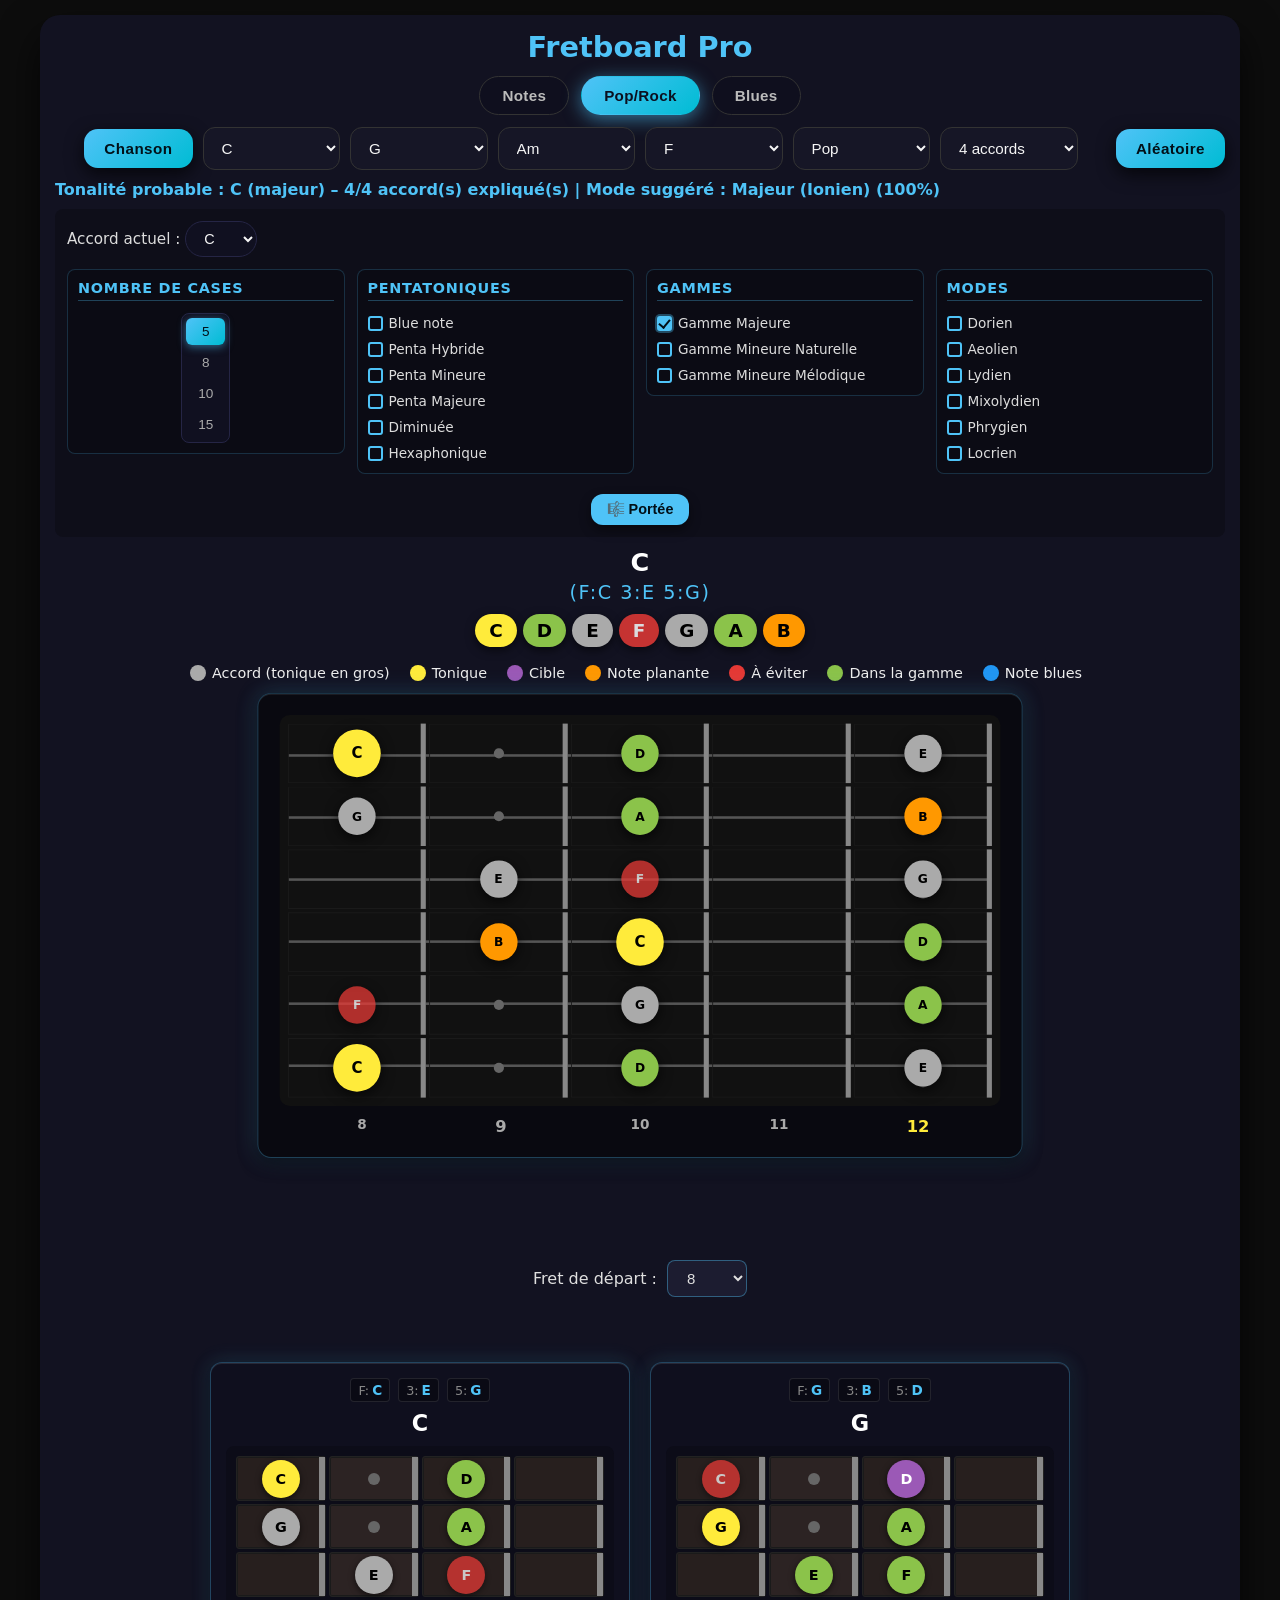
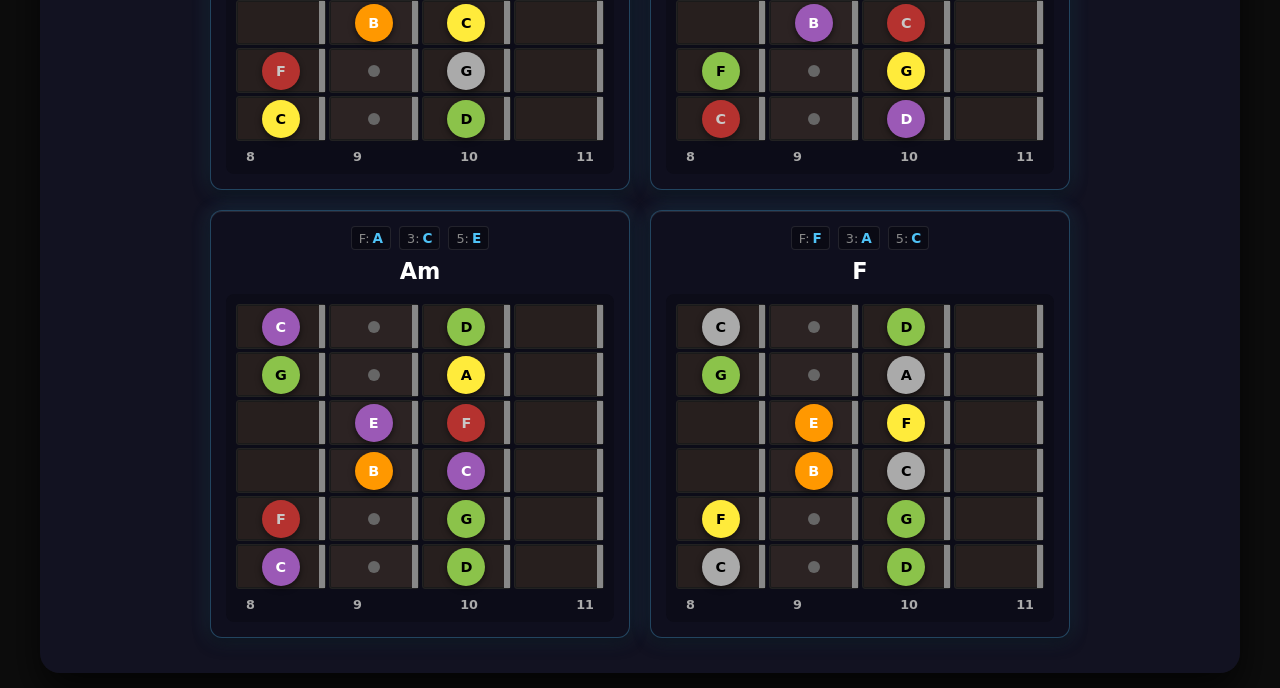
==== commit ccca6c55: "Implement fret selector in index.html Added a fret selector for user input in the UI." ====
--- a/index.html
+++ b/index.html
@@ -1403,6 +1403,50 @@
 }
 
 
+/* ====== SÉLECTEUR DE FRETTE DE DÉPART ====== */
+
+.fret-selector-wrapper {
+  display: flex;
+  justify-content: center;
+  align-items: center;
+  margin: 5px auto 10px;
+  padding: 15px;
+  max-width: 300px;
+}
+
+.fret-selector-label {
+  display: flex;
+  align-items: center;
+  gap: 10px;
+  font-size: 16px;
+  color: #e0e0e0;
+  font-weight: 500;
+}
+
+.fret-selector-label select {
+  background: rgba(30, 30, 50, 0.9);
+  color: #e0e0e0;
+  border: 1px solid rgba(79, 195, 247, 0.4);
+  border-radius: 8px;
+  padding: 8px 15px;
+  font-size: 15px;
+  cursor: pointer;
+  transition: all 0.3s ease;
+  min-width: 80px;
+}
+
+.fret-selector-label select:hover {
+  border-color: rgba(79, 195, 247, 0.7);
+  box-shadow: 0 0 10px rgba(79, 195, 247, 0.3);
+}
+
+.fret-selector-label select:focus {
+  outline: none;
+  border-color: #4fc3f7;
+  box-shadow: 0 0 15px rgba(79, 195, 247, 0.5);
+}
+
+
 /* ====== MINI-DIAGRAMMES PAR ACCORD ====== */
 
 .mini-diagrams-wrapper {
@@ -1732,7 +1776,6 @@
     font-size: 0.75rem !important;
   }
 }
-
 
 
   </style>
@@ -2093,15 +2136,10 @@
 
     <!-- === Zone commune (accord courant / fret / vue) === -->
     <div class="common">
-      <!-- Première ligne : Accord actuel et Fret de départ -->
+      <!-- Première ligne : Accord actuel -->
       <label class="common-first-row">
         Accord actuel :
         <select id="chordSel"></select>
-      </label>
-
-      <label class="common-first-row">
-        Fret de départ :
-        <select id="startFret"></select>
       </label>
 
       <!-- Colonne 1 : Nombre de cases -->
@@ -2232,6 +2270,14 @@
 
     </div>
 
+    <!-- ✅ SÉLECTEUR DE FRETTE DE DÉPART (placé entre le grand diagramme et les mini-diagrammes) -->
+    <div class="fret-selector-wrapper">
+      <label class="fret-selector-label">
+        Fret de départ :
+        <select id="startFret"></select>
+      </label>
+    </div>
+
     <!-- ✅ MINI-DIAGRAMMES PAR ACCORD -->
     <div id="miniDiagramsWrapper" class="mini-diagrams-wrapper">
       <!-- Les mini-diagrammes seront générés ici par JavaScript -->
@@ -2382,6 +2428,8 @@
     const sel = document.getElementById(id);
     if(!sel) return;
     sel.innerHTML = "";
+    // ✅ Ajouter l'option vide en premier
+    sel.add(new Option("— Aucun —", ""));
     CHORD_LIST.forEach(ch => sel.add(new Option(ch, ch)));
     // Valeurs par défaut : C / G / Am / F / C / G / Am / F
     const defaults = ["C","G","Am","F","C","G","Am","F"];
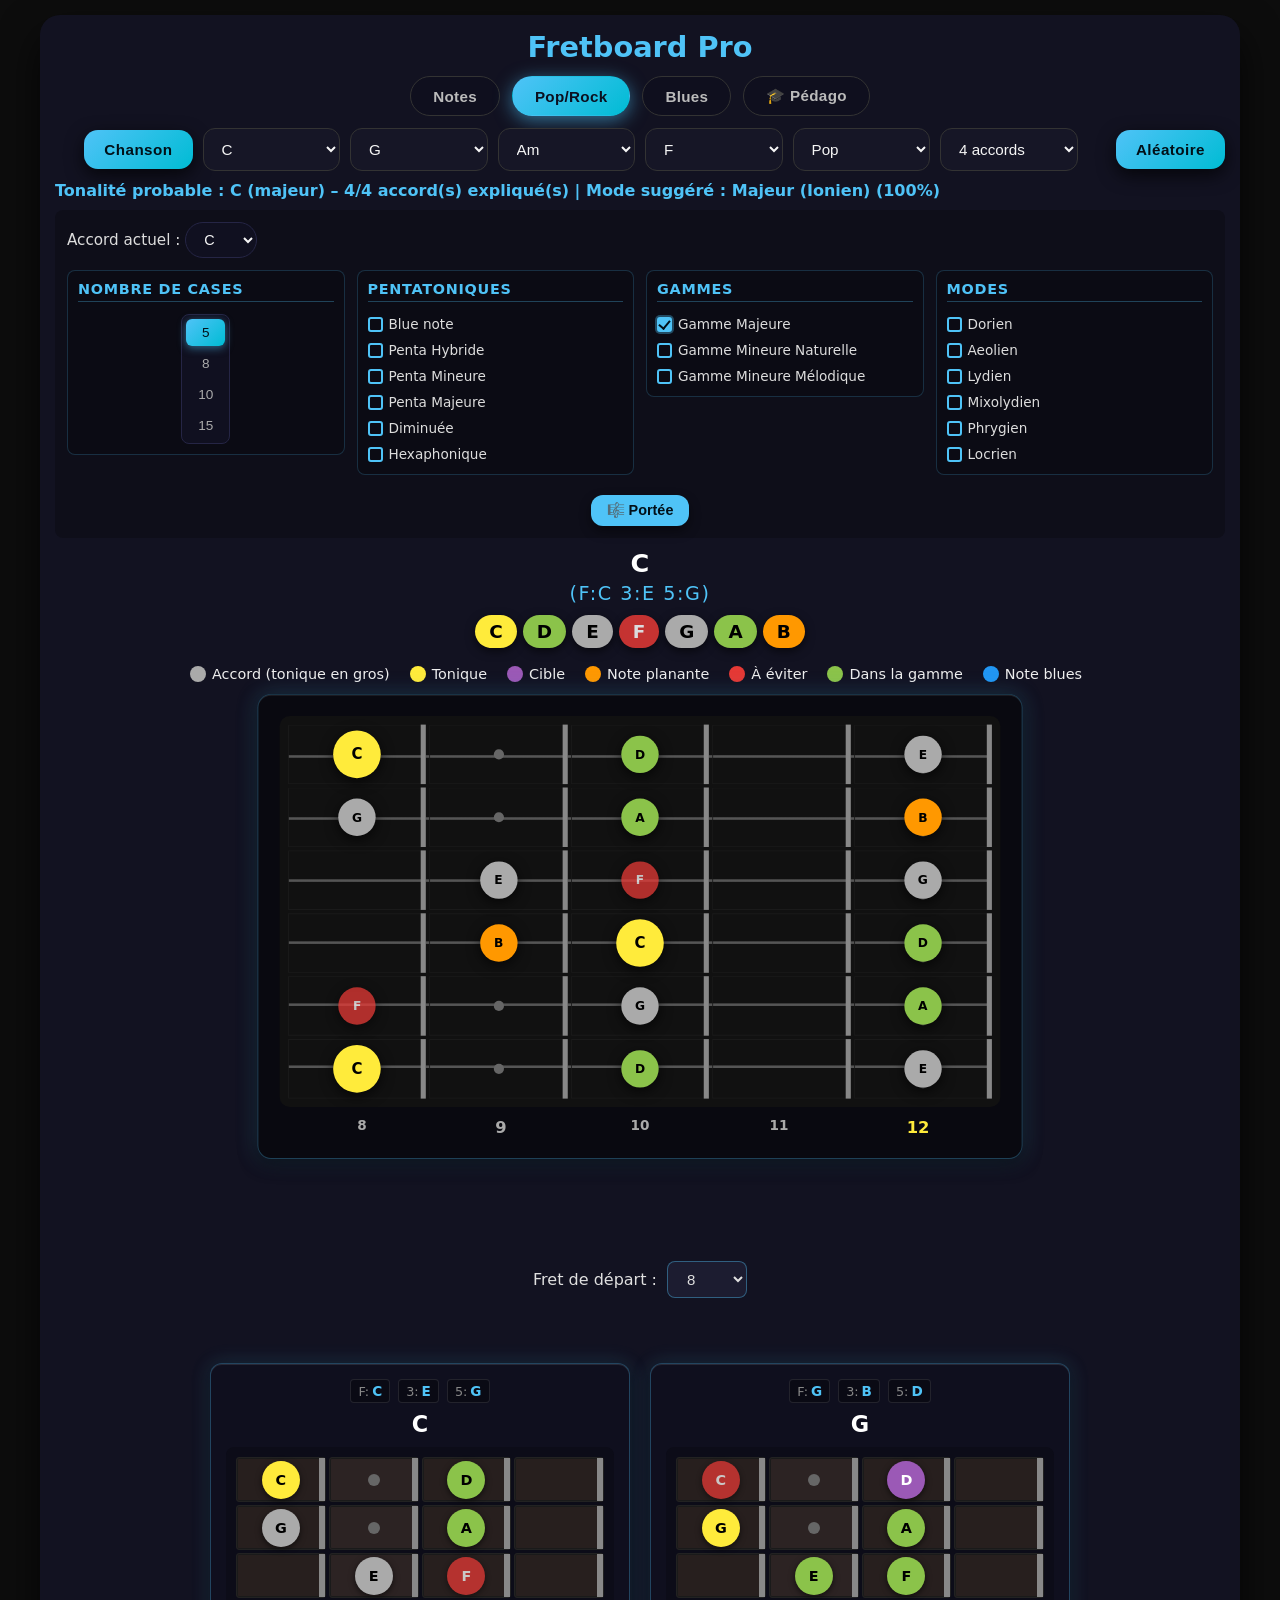
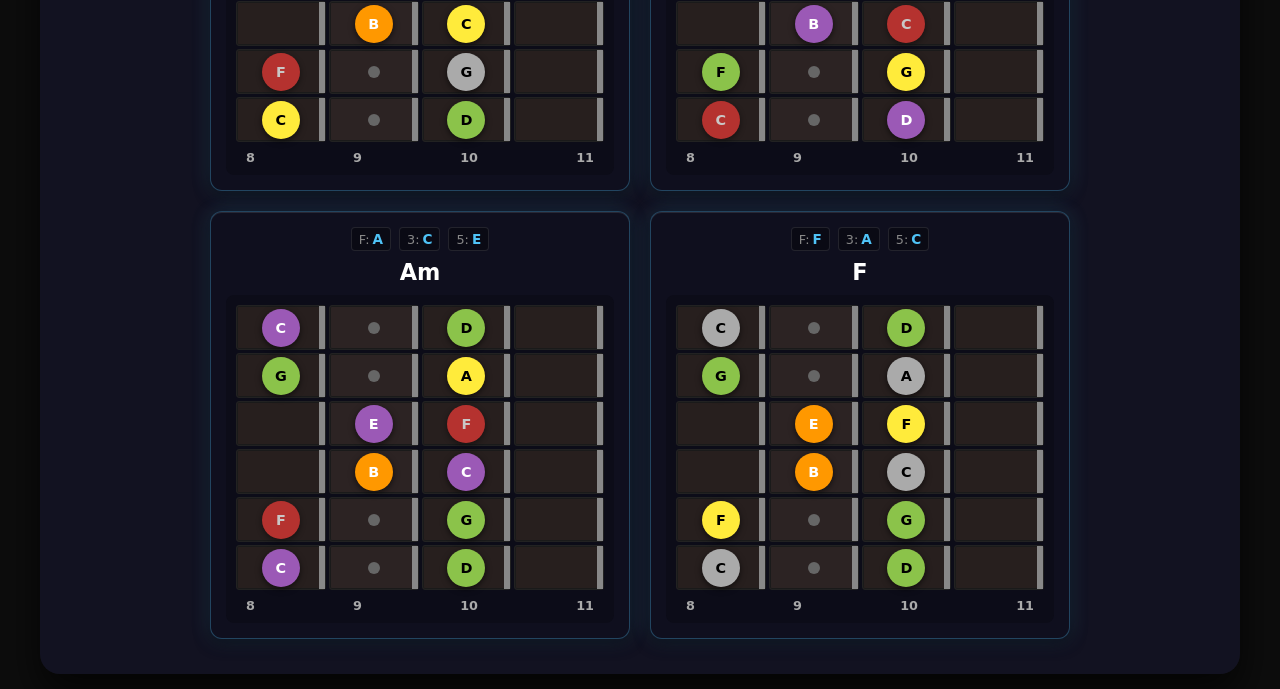
==== commit 03d89b9b: "Vraie modif onglet Pedago (remplace index.html par version 5117 lignes)" ====
--- a/index.html
+++ b/index.html
@@ -4,6 +4,8 @@
   <meta charset="UTF-8">
   <meta name="viewport" content="width=device-width, initial-scale=1.0">
   <title>Fretboard Pro</title>
+  <link rel="icon" type="image/png" href="/favicon-fretboard.png">
+  <link rel="apple-touch-icon" href="/favicon-fretboard.png">
   <style>
   
 *{
@@ -84,6 +86,112 @@
 
 .mode.active{
   display:block;
+}
+
+/* --- Mode Pédago : galerie de fiches --- */
+
+.pedago-intro{
+  text-align:center;
+  margin-bottom:18px;
+}
+
+.pedago-intro h2{
+  font-size:1.3rem;
+  color:#4fc3f7;
+  margin-bottom:6px;
+}
+
+.pedago-intro p{
+  font-size:0.9rem;
+  color:#bbb;
+}
+
+.pedago-category{
+  margin-bottom:22px;
+}
+
+.pedago-cat-title{
+  font-size:1rem;
+  color:#4fc3f7;
+  text-transform:uppercase;
+  letter-spacing:0.06em;
+  padding-bottom:6px;
+  margin-bottom:12px;
+  border-bottom:1px solid rgba(79,195,247,0.25);
+}
+
+.pedago-grid{
+  display:grid;
+  grid-template-columns:repeat(auto-fill,minmax(220px,1fr));
+  gap:14px;
+}
+
+.pedago-card{
+  position:relative;
+  display:flex;
+  flex-direction:column;
+  gap:6px;
+  padding:14px 14px 36px;
+  background:linear-gradient(135deg,rgba(15,15,30,0.95),rgba(25,25,50,0.95));
+  border:1px solid #2a2a4a;
+  border-radius:14px;
+  color:#eee;
+  text-decoration:none;
+  cursor:pointer;
+  transition:transform .2s, border-color .2s, box-shadow .2s;
+  min-height:130px;
+}
+
+.pedago-card:hover{
+  transform:translateY(-2px);
+  border-color:#4fc3f7;
+  box-shadow:0 8px 22px rgba(79,195,247,0.25);
+}
+
+.pedago-icon{
+  font-size:1.5rem;
+  line-height:1;
+}
+
+.pedago-card-title{
+  font-size:0.95rem;
+  font-weight:700;
+  color:#fff;
+  line-height:1.25;
+}
+
+.pedago-card-desc{
+  font-size:0.82rem;
+  color:#aab2bd;
+  line-height:1.35;
+  flex-grow:1;
+}
+
+.pedago-card-tag{
+  position:absolute;
+  bottom:10px;
+  right:12px;
+  font-size:0.7rem;
+  color:#021018;
+  background:linear-gradient(135deg,#4fc3f7,#00bcd4);
+  padding:2px 8px;
+  border-radius:999px;
+  font-weight:700;
+  text-transform:uppercase;
+  letter-spacing:0.04em;
+}
+
+/* Quand le mode Pédago est actif, on cache toutes les zones du fretboard
+   (manche, portée, légende, sélecteurs, mini-diagrammes) sans casser le render */
+body.pedago-active .common,
+body.pedago-active #scaleNotes,
+body.pedago-active .legend,
+body.pedago-active #viewWrapper,
+body.pedago-active .fret-selector-wrapper,
+body.pedago-active #miniDiagrams,
+body.pedago-active .mini-diagrams,
+body.pedago-active #bluesGrid{
+  display:none !important;
 }
 
 /* --- Inputs & boutons --- */
@@ -1789,6 +1897,7 @@
       <button class="tab" data-mode="notes">Notes</button>
       <button class="tab active" data-mode="pop">Pop/Rock</button>
       <button class="tab" data-mode="blues">Blues</button>
+      <button class="tab" data-mode="pedago">🎓 Pédago</button>
     </div>
 
     <!-- === MODE POP/ROCK === -->
@@ -2132,6 +2241,65 @@
       <p class="msg">
         Affiche toutes les positions de la note choisie sur le manche (entre la frette de départ et la vue sélectionnée).
       </p>
+    </div>
+
+    <!-- === MODE PÉDAGO === -->
+    <div id="pedagoMode" class="mode">
+      <div class="pedago-intro">
+        <h2>Fiches pédagogiques</h2>
+        <p>Diagrammes, structure, phrasés. Cliquez une fiche pour l'ouvrir — chaque page est prévue pour impression A4 paysage.</p>
+      </div>
+
+      <!-- Catégorie : Slow blues en La -->
+      <div class="pedago-category">
+        <h3 class="pedago-cat-title">🎷 Slow blues en La</h3>
+        <div class="pedago-grid">
+
+          <a class="pedago-card" href="./pedago/slow_blues_la_diagrammes.html" target="_blank" rel="noopener">
+            <div class="pedago-icon">🎸</div>
+            <div class="pedago-card-title">Diagrammes manche — A7 · D7 · E7</div>
+            <div class="pedago-card-desc">Notes cibles sur le manche en position case 5 et case 12.</div>
+            <div class="pedago-card-tag">Diagrammes</div>
+          </a>
+
+          <a class="pedago-card" href="./pedago/slow_blues_la_phrase_QR.html" target="_blank" rel="noopener">
+            <div class="pedago-icon">📝</div>
+            <div class="pedago-card-title">Phrasé Question / Réponse</div>
+            <div class="pedago-card-desc">Structure AAB sur 12 mesures : énoncé, variation, résolution.</div>
+            <div class="pedago-card-tag">Phrasé</div>
+          </a>
+
+          <a class="pedago-card" href="./pedago/bb_king_box_la.html" target="_blank" rel="noopener">
+            <div class="pedago-icon">👑</div>
+            <div class="pedago-card-title">BB King Box</div>
+            <div class="pedago-card-desc">Case 9–15 · penta majeure + ♭3 · bend ½ ton ♭3 → 3M.</div>
+            <div class="pedago-card-tag">Box & bend</div>
+          </a>
+
+          <a class="pedago-card" href="./pedago/albert_king_box_la.html" target="_blank" rel="noopener">
+            <div class="pedago-icon">🔥</div>
+            <div class="pedago-card-title">Albert King Box</div>
+            <div class="pedago-card-desc">Case 14–19 · royaume des gros bends d'un ton.</div>
+            <div class="pedago-card-tag">Box & bend</div>
+          </a>
+
+        </div>
+      </div>
+
+      <!-- Catégorie : Gammes & théorie -->
+      <div class="pedago-category">
+        <h3 class="pedago-cat-title">🎼 Gammes & théorie</h3>
+        <div class="pedago-grid">
+
+          <a class="pedago-card" href="./pedago/pentas_majeures_blues_la.html" target="_blank" rel="noopener">
+            <div class="pedago-icon">🎶</div>
+            <div class="pedago-card-title">Pentas majeures — Blues en La</div>
+            <div class="pedago-card-desc">Pentatoniques majeures applicables au blues en La.</div>
+            <div class="pedago-card-tag">Gammes</div>
+          </a>
+
+        </div>
+      </div>
     </div>
 
     <!-- === Zone commune (accord courant / fret / vue) === -->
@@ -4356,6 +4524,14 @@
     const mode = tab.dataset.mode;
     const sel = document.getElementById("chordSel");
 
+    // Mode Pédago : on masque tout le fretboard et on sort sans render()
+    if (mode === "pedago") {
+      document.body.classList.add("pedago-active");
+      return;
+    } else {
+      document.body.classList.remove("pedago-active");
+    }
+
     if(mode === "blues"){
       // accords I / IV / V dans la tonalité choisie
       const key = document.getElementById("bluesKey").value;
